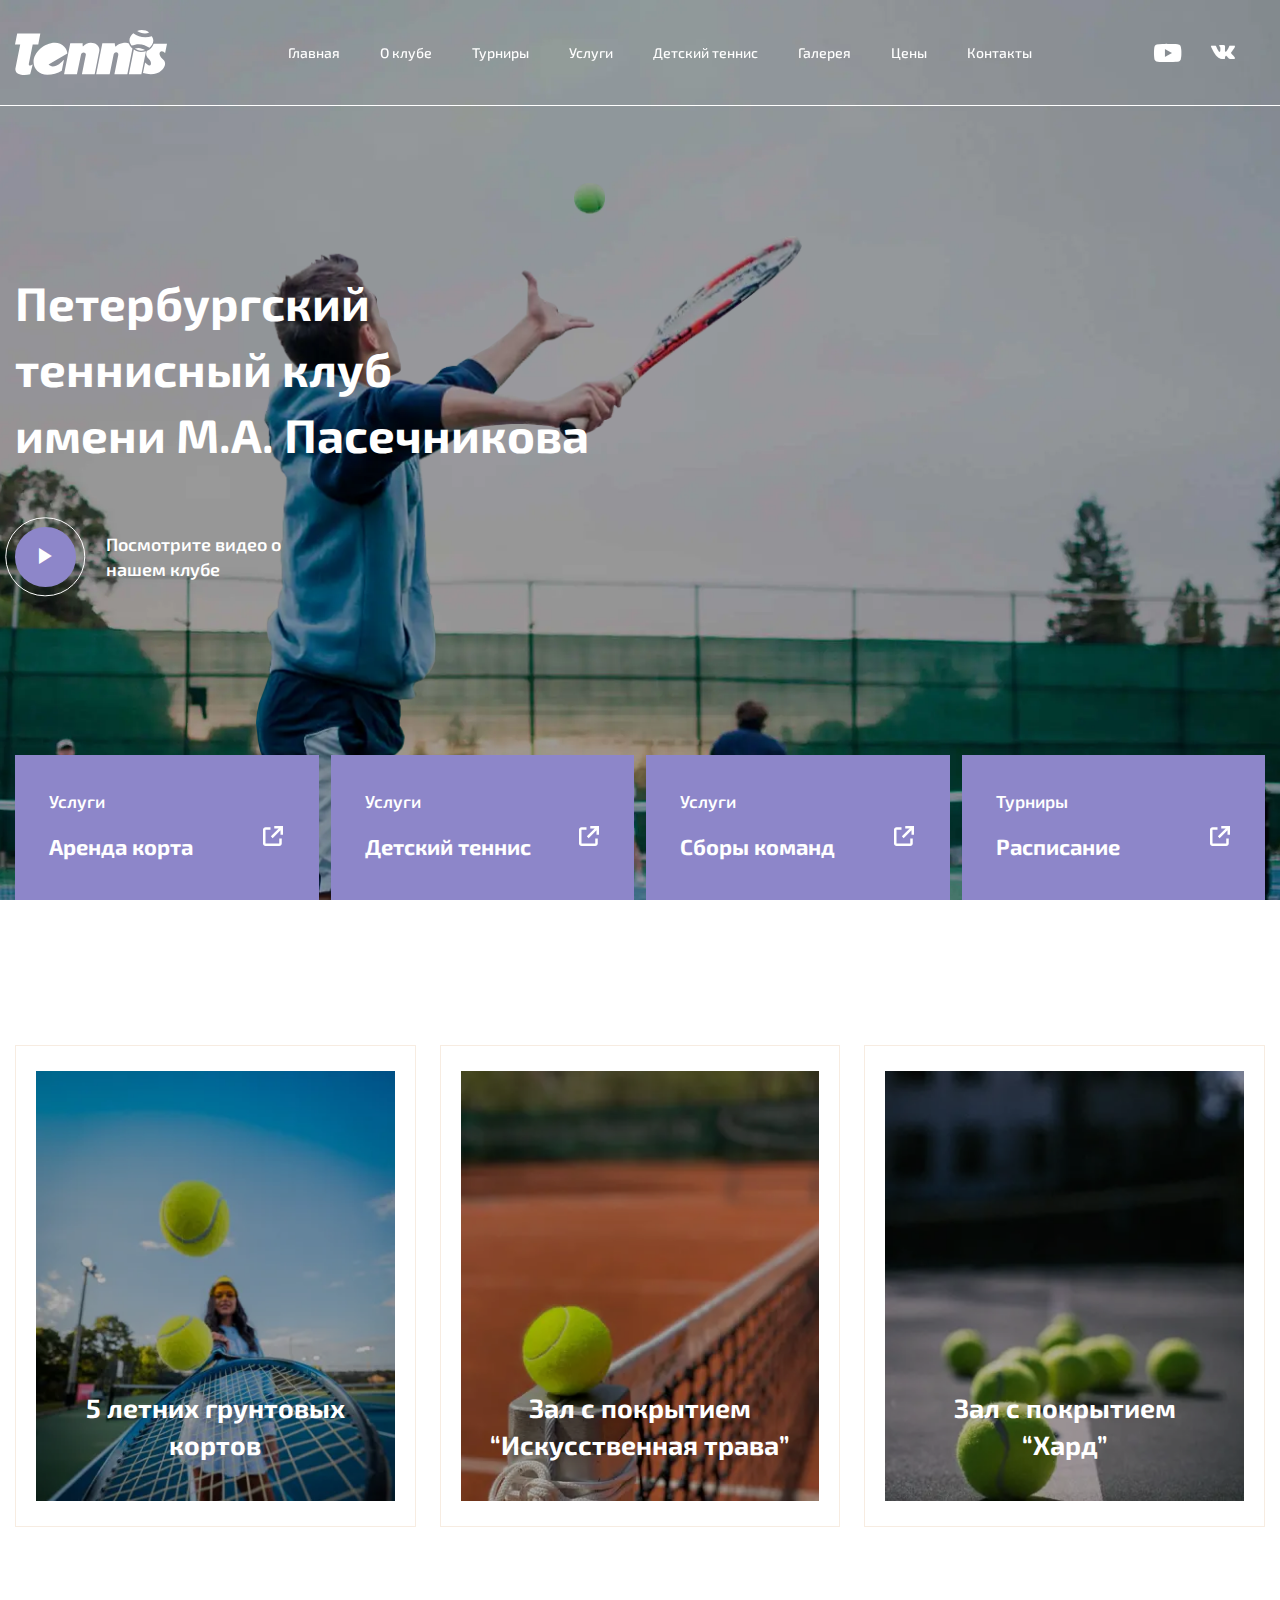
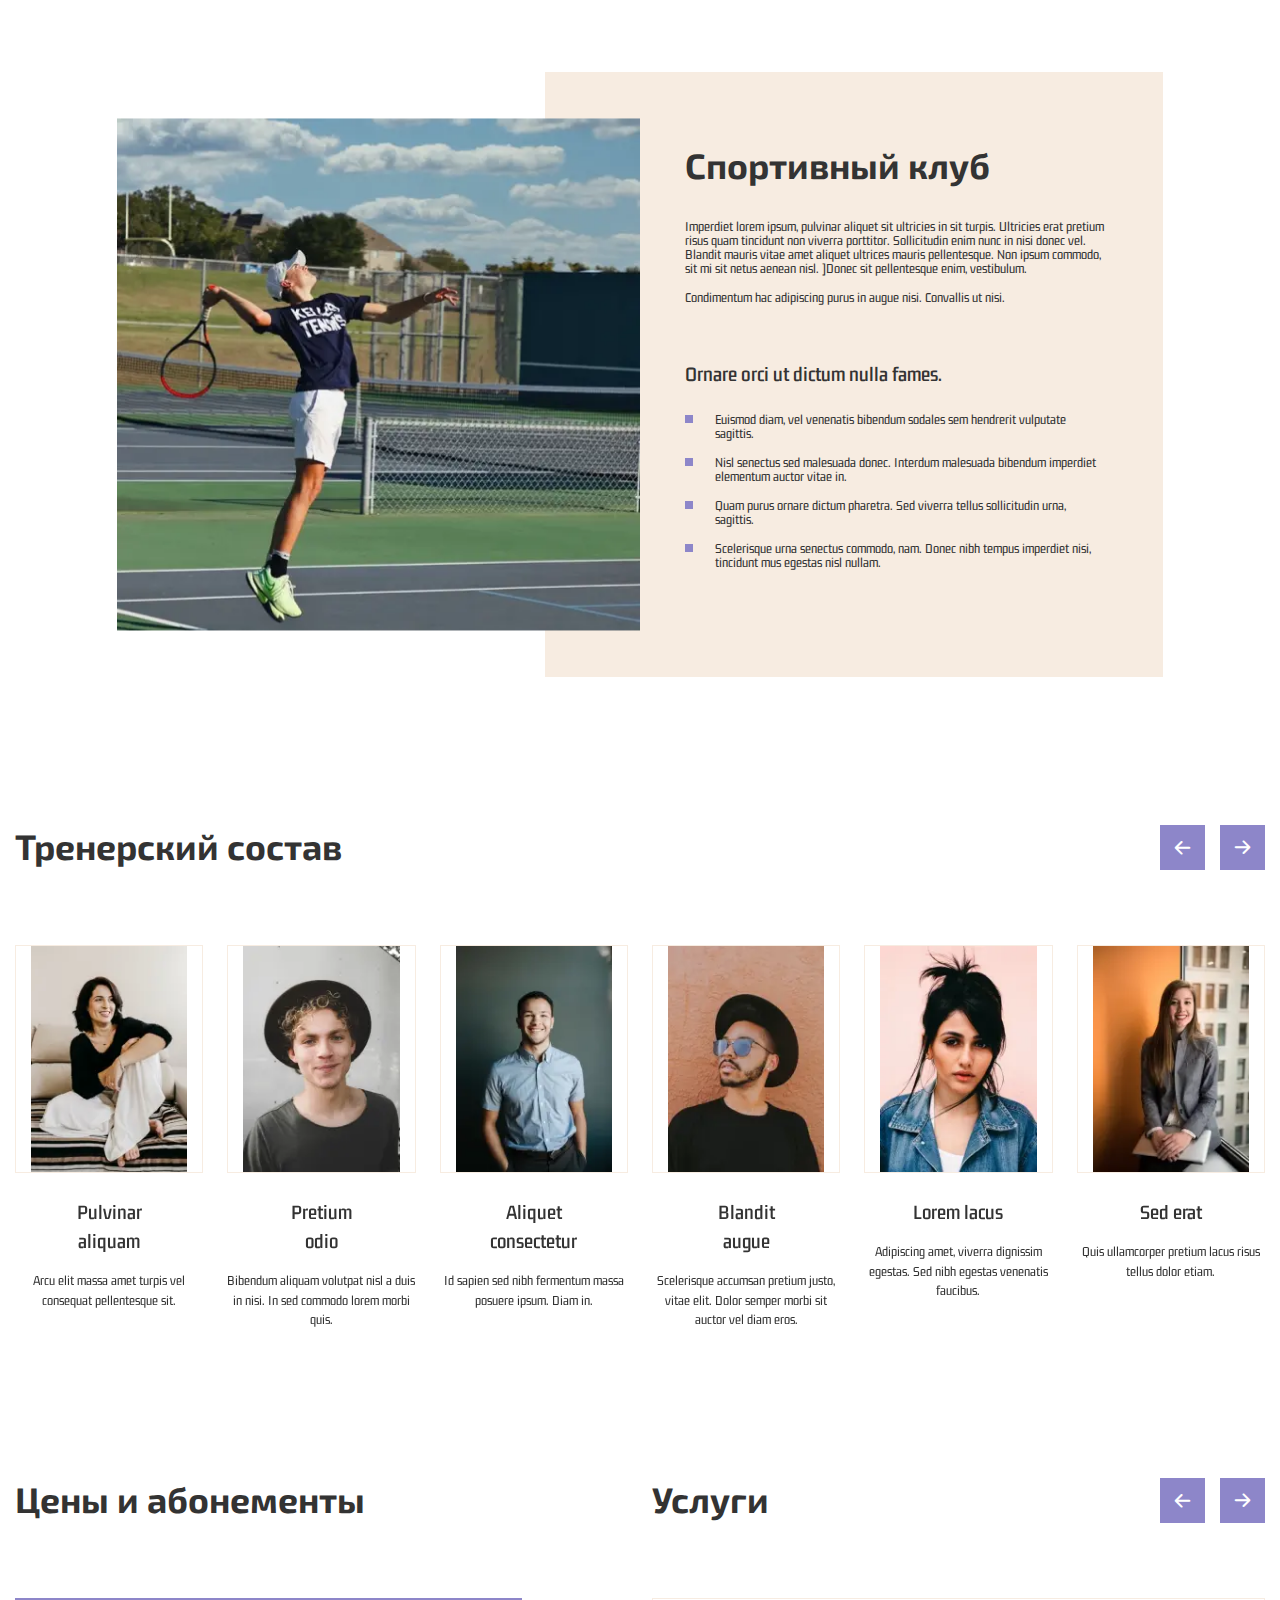
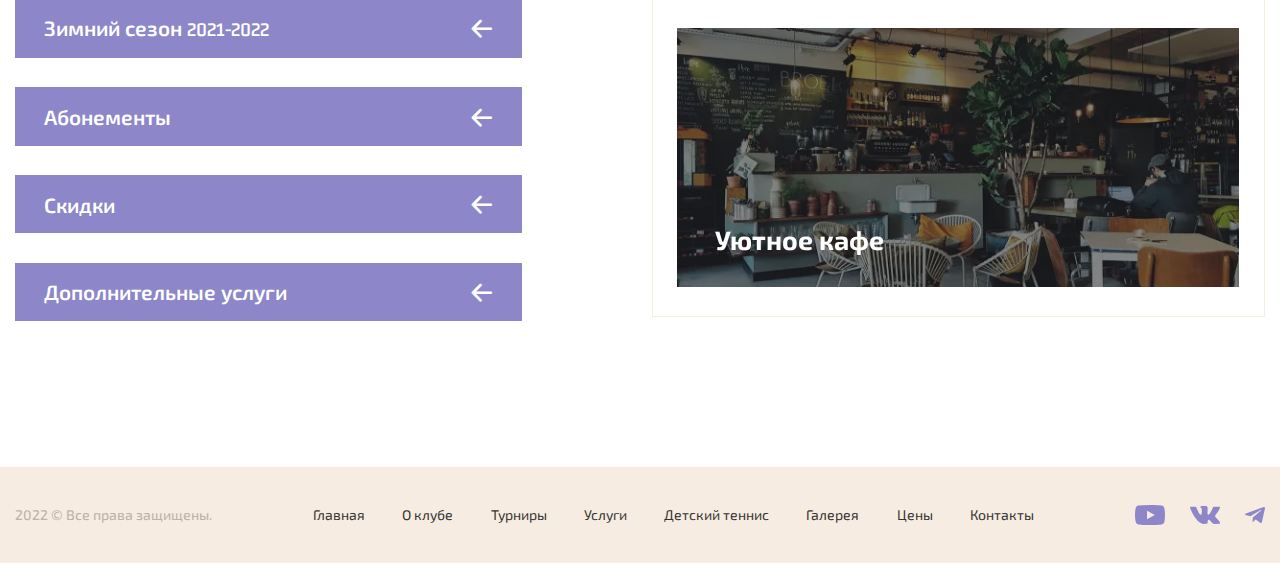
==== index.html @ e9c794ff "Update index.html" ====
<!DOCTYPE html>
<html lang="en">
  <head>
  <meta charset="UTF-8" />
  <meta http-equiv="X-UA-Compatible" content="IE=edge" />
  <meta name="viewport" content="width=device-width, initial-scale=1.0" />
  <link rel="stylesheet" href="css/style.min.css?_v=20230307213320" />
  <title>Tennis</title>
</head>

  <body>
    <div class="wrapper">
      <header class="header">
  <div class="header__container">
    <a href="" class="header__logo"><img src="img/Logo.svg" alt="logo"/></a>
    <div class="header__menu menu">
     <nav class="menu__body">
       <ul class="menu__list">
         <li class="menu__item"><a href="" class="menu__link">Главная</a></li>
         <li class="menu__item"><a href="" class="menu__link">О клубе</a></li>
         <li class="menu__item"><a href="" class="menu__link">Турниры</a></li>
         <li class="menu__item"><a href="" class="menu__link">Услуги</a></li>
         <li class="menu__item"><a href="" class="menu__link">Детский теннис</a></li>
         <li class="menu__item"><a href="" class="menu__link">Галерея</a></li>
         <li class="menu__item"><a href="" class="menu__link">Цены</a></li>
         <li class="menu__item"><a href="" class="menu__link">Контакты</a></li>
       </ul>
     </nav>
    </div>
    <div class="header__action">
      <ul class="header__list">
        <li class="header__item"><a href="" class="header__link _icon-youtube"></a></li>
        <li class="header__item"><a href="" class="header__link _icon-vk"></a></li>
        <li class="header__item">
          <div class="icon-menu">
            <span></span>
          </div>
        </li>
      </ul>
    </div>
  </div>
</header>

      <main class="page">
        <section class="page__main main">
          <div class="main__bg bg-main">
            <div class="bg-main__background ibg">
              <picture><source srcset="img/main/bg.webp" type="image/webp"><img src="img/main/bg.jpg" alt="bg"></picture>
            </div>
            <div class="bg-main__items">
              <div class="bg-main__man ">
                <picture><source srcset="img/main/man.webp" type="image/webp"><img src="img/main/man.png" alt="man"></picture>
              </div>
              <div class="bg-main__ball">
                <picture><source srcset="img/main/ball.webp" type="image/webp"><img src="img/main/ball.png" alt="ball"></picture>
              </div>
            </div>
          </div>
          <div class="main__container">
            <div class="main__body">
              <h1 class="main__title title">Петербургский теннисный клуб <br> имени М.А. Пасечникова</h1>
              <div class="main__button button-main">
                <div class="button-main__icon _icon-play"></div>
                <div class="button-main__text">Посмотрите видео о нашем клубе</div>
              </div>
            </div>
            <div class="main__bottom">
              <div class="main__cards">
                <a href="" class="main__card card-main">
                  <div class="card-main__content">
                    <div class="card-main__services">Услуги</div>
                    <div class="card-main__value">Аренда корта</div>
                  </div>
                  <div class="card-main__icon">
                    <img src="img/main/link.svg" alt="link">
                  </div>
                </a>
                <a href="" class="main__card card-main">
                  <div class="card-main__content">
                    <div class="card-main__services">Услуги</div>
                    <div class="card-main__value">Детский теннис</div>
                  </div>
                  <div class="card-main__icon">
                    <img src="img/main/link.svg" alt="link">
                  </div>
                </a>
                <a href="" class="main__card card-main">
                  <div class="card-main__content">
                    <div class="card-main__services">Услуги</div>
                    <div class="card-main__value">Сборы команд</div>
                  </div>
                  <div class="card-main__icon">
                    <img src="img/main/link.svg" alt="link">
                  </div>
                </a>
                <a href="" class="main__card card-main">
                  <div class="card-main__content">
                    <div class="card-main__services">Турниры</div>
                    <div class="card-main__value">Расписание</div>
                  </div>
                  <div class="card-main__icon">
                    <img src="img/main/link.svg" alt="link">
                  </div>
                </a>
              </div>
            </div>
          </div>
        </section>
        <section class="page__advantages advantages">
          <div class="advantages__container">
            <div class="advantages__items">
              <div class="advantages__item item-advantages">
                <div class="item-advantages__image ibg">
                  <picture><source srcset="img/advantages/01.webp" type="image/webp"><img src="img/advantages/01.jpg" alt="image"></picture>
                </div>
                <h3 class="item-advantages__title">5 летних грунтовых кортов</h3>
              </div>
              <div class="advantages__item item-advantages">
                <div class="item-advantages__image ibg">
                  <picture><source srcset="img/advantages/02.webp" type="image/webp"><img src="img/advantages/02.jpg" alt="image"></picture>
                </div>
                <h3 class="item-advantages__title">Зал с покрытием “Искусственная трава”</h3>
              </div>
              <div class="advantages__item item-advantages">
                <div class="item-advantages__image ibg">
                  <picture><source srcset="img/advantages/03.webp" type="image/webp"><img src="img/advantages/03.jpg" alt="image"></picture>
                </div>
                <h3 class="item-advantages__title">Зал с покрытием “Хард”</h3>
              </div>
            </div>
          </div>
        </section>
        <section class="page__sport-club sport-club">
          <div class="sport-club__container">
            <div class="sport-club__image">
              <picture><source srcset="img/sport-club/01.webp" type="image/webp"><img src="img/sport-club/01.jpg" alt="image"></picture>
            </div>
            <div class="sport-club__content">
              <h2 class="sport-club__title title_s36">Спортивный клуб</h2>
              <div class="sport-club__text">
                <p>
                  Imperdiet lorem ipsum, pulvinar aliquet sit ultricies in sit turpis. 
                  Ultricies erat pretium risus quam tincidunt non viverra porttitor. 
                  Sollicitudin enim nunc in nisi donec vel. Blandit mauris vitae amet 
                  aliquet ultrices mauris pellentesque. Non ipsum commodo, sit mi sit 
                  netus aenean nisl. ]Donec sit pellentesque enim, vestibulum. 
                </p>
                <p>
                  Condimentum hac adipiscing purus in augue nisi. Convallis ut nisi.
                </p>
              </div>
              <div class="sport-club__bottom bottom-sport-club">
                <div class="bottom-sport-club__titel">Ornare orci ut dictum nulla fames. </div>
                <ul class="bottom-sport-club__list">
                  <li class="bottom-sport-club__item">Euismod diam, vel venenatis bibendum sodales sem hendrerit vulputate sagittis.</li>
                  <li class="bottom-sport-club__item"><span>Nisl senectus sed malesuada donec. Interdum malesuada bibendum imperdiet elementum auctor vitae in.</span></li>
                  <li class="bottom-sport-club__item">Quam purus ornare dictum pharetra. Sed viverra tellus sollicitudin urna, sagittis. </li>
                  <li class="bottom-sport-club__item">Scelerisque urna senectus commodo, nam. Donec nibh tempus imperdiet nisi, tincidunt mus egestas nisl nullam.</li>
                </ul>
              </div>
            </div>
          </div>
        </section>
        <section class="page__coachess coaches">
          <div class="coaches__container">
            <div class="coaches__top">
              <h2 class="coaches__title title_s36">Тренерский состав</h2>
              <div class="coaches__button-block">
                <button class="coaches__button-prev _icon-arrow"></button>
                <button class="coaches__button-next _icon-arrow"></button>
              </div>
            </div>
            <div class="coaches__body">
              <div class="coaches__slider swiper">
                <div class="coaches__wrapper swiper-wrapper">
                  <div class="coaches__slide slide-coaches swiper-slide">
                    <div class="slide-coaches__image-block">
                      <div class="slide-coaches__image ibg">
                        <picture><source srcset="img/coaches/01.webp" type="image/webp"><img src="img/coaches/01.jpg" alt="image"></picture>
                      </div>
                    </div>
                    <div class="slide-coaches__title">Pulvinar aliquam</div>
                    <div class="slide-coaches__description">Arcu elit massa amet turpis vel consequat pellentesque sit.</div>
                  </div>
                  <div class="coaches__slide slide-coaches swiper-slide">
                    <div class="slide-coaches__image-block">
                      <div class="slide-coaches__image ibg">
                        <picture><source srcset="img/coaches/02.webp" type="image/webp"><img src="img/coaches/02.jpg" alt="image"></picture>
                      </div>
                    </div>
                    <div class="slide-coaches__title">Pretium odio</div>
                    <div class="slide-coaches__description">Bibendum aliquam volutpat nisl a duis in nisi. In sed commodo lorem morbi quis.</div>
                  </div>
                  <div class="coaches__slide slide-coaches swiper-slide">
                    <div class="slide-coaches__image-block">
                      <div class="slide-coaches__image ibg">
                        <picture><source srcset="img/coaches/03.webp" type="image/webp"><img src="img/coaches/03.jpg" alt="image"></picture>
                      </div>
                    </div>
                    <div class="slide-coaches__title">Aliquet consectetur</div>
                    <div class="slide-coaches__description">Id sapien sed nibh fermentum massa posuere ipsum. Diam in.</div>
                  </div>
                  <div class="coaches__slide slide-coaches swiper-slide">
                    <div class="slide-coaches__image-block">
                      <div class="slide-coaches__image ibg">
                        <picture><source srcset="img/coaches/04.webp" type="image/webp"><img src="img/coaches/04.jpg" alt="image"></picture>
                      </div>
                    </div>
                    <div class="slide-coaches__title">Blandit augue</div>
                    <div class="slide-coaches__description">Scelerisque accumsan pretium justo, vitae elit. Dolor semper morbi sit auctor vel diam eros.</div>
                  </div>
                  <div class="coaches__slide slide-coaches swiper-slide">
                    <div class="slide-coaches__image-block">
                      <div class="slide-coaches__image ibg">
                        <picture><source srcset="img/coaches/05.webp" type="image/webp"><img src="img/coaches/05.jpg" alt="image"></picture>
                      </div>
                    </div>
                    <div class="slide-coaches__title">Lorem lacus</div>
                    <div class="slide-coaches__description">Adipiscing amet, viverra dignissim egestas. Sed nibh egestas venenatis faucibus.</div>
                  </div>
                  <div class="coaches__slide slide-coaches swiper-slide">
                    <div class="slide-coaches__image-block">
                      <div class="slide-coaches__image ibg">
                        <picture><source srcset="img/coaches/06.webp" type="image/webp"><img src="img/coaches/06.jpg" alt="image"></picture>
                      </div>
                    </div>
                    <div class="slide-coaches__title">Sed erat</div>
                    <div class="slide-coaches__description">Quis ullamcorper pretium lacus risus tellus dolor etiam.</div>
                  </div>
                  <div class="coaches__slide slide-coaches swiper-slide">
                    <div class="slide-coaches__image-block">
                      <div class="slide-coaches__image ibg">
                        <picture><source srcset="img/coaches/01.webp" type="image/webp"><img src="img/coaches/01.jpg" alt="image"></picture>
                      </div>
                    </div>
                    <div class="slide-coaches__title">Pulvinar aliquam</div>
                    <div class="slide-coaches__description">Arcu elit massa amet turpis vel consequat pellentesque sit.</div>
                  </div>
                  <div class="coaches__slide slide-coaches swiper-slide">
                    <div class="slide-coaches__image-block">
                      <div class="slide-coaches__image ibg">
                        <picture><source srcset="img/coaches/02.webp" type="image/webp"><img src="img/coaches/02.jpg" alt="image"></picture>
                      </div>
                    </div>
                    <div class="slide-coaches__title">Pretium odio</div>
                    <div class="slide-coaches__description">Bibendum aliquam volutpat nisl a duis in nisi. In sed commodo lorem morbi quis.</div>
                  </div>
                  <div class="coaches__slide slide-coaches swiper-slide">
                    <div class="slide-coaches__image-block">
                      <div class="slide-coaches__image ibg">
                        <picture><source srcset="img/coaches/03.webp" type="image/webp"><img src="img/coaches/03.jpg" alt="image"></picture>
                      </div>
                    </div>
                    <div class="slide-coaches__title">Aliquet consectetur</div>
                    <div class="slide-coaches__description">Id sapien sed nibh fermentum massa posuere ipsum. Diam in.</div>
                  </div>
                  <div class="coaches__slide slide-coaches swiper-slide">
                    <div class="slide-coaches__image-block">
                      <div class="slide-coaches__image ibg">
                        <picture><source srcset="img/coaches/04.webp" type="image/webp"><img src="img/coaches/04.jpg" alt="image"></picture>
                      </div>
                    </div>
                    <div class="slide-coaches__title">Blandit augue</div>
                    <div class="slide-coaches__description">Scelerisque accumsan pretium justo, vitae elit. Dolor semper morbi sit auctor vel diam eros.</div>
                  </div>
                  <div class="coaches__slide slide-coaches swiper-slide">
                    <div class="slide-coaches__image-block">
                      <div class="slide-coaches__image ibg">
                        <picture><source srcset="img/coaches/05.webp" type="image/webp"><img src="img/coaches/05.jpg" alt="image"></picture>
                      </div>
                    </div>
                    <div class="slide-coaches__title">Lorem lacus</div>
                    <div class="slide-coaches__description">Adipiscing amet, viverra dignissim egestas. Sed nibh egestas venenatis faucibus.</div>
                  </div>
                  <div class="coaches__slide slide-coaches swiper-slide">
                    <div class="slide-coaches__image-block">
                      <div class="slide-coaches__image ibg">
                        <picture><source srcset="img/coaches/06.webp" type="image/webp"><img src="img/coaches/06.jpg" alt="image"></picture>
                      </div>
                    </div>
                    <div class="slide-coaches__title">Sed erat</div>
                    <div class="slide-coaches__description">Quis ullamcorper pretium lacus risus tellus dolor etiam.</div>
                  </div>
                </div>
              </div>
            </div>
          </div>
        </section>
        <section class="page__bottom bottom">
          <div class="bottom__container">
            <div class="bottom__prices-and-subscriptions prices-and-subscriptions">
              <h2 class="prices-and-subscriptions__title title_s36">Цены и абонементы</h2>
              <div class="prices-and-subscriptions__body">
                <ul class="prices-and-subscriptions__list">
                  <li class="prices-and-subscriptions__item"><a href="" class="prices-and-subscriptions__link"><div class="prices-and-subscriptions__value">Зимний сезон <span>2021-2022</spa></div><span class="_icon-arrow"></span></a></li>
                  <li class="prices-and-subscriptions__item"><a href="" class="prices-and-subscriptions__link"><div class="prices-and-subscriptions__value">Абонементы</div><span class="_icon-arrow"></span></a></li>
                  <li class="prices-and-subscriptions__item"><a href="" class="prices-and-subscriptions__link"><div class="prices-and-subscriptions__value">Скидки</div><span class="_icon-arrow"></span></a></li>
                  <li class="prices-and-subscriptions__item"><a href="" class="prices-and-subscriptions__link"><div class="prices-and-subscriptions__value">Дополнительные услуги</div><span class="_icon-arrow"></span></a></li>
                </ul>
              </div>
            </div>
            <div class="bottom__services services">
              <div class="services__top">
                <h2 class="services__title title_s36">Услуги</h2>
                <div class="services__button-block">
                  <button class="services__button-prev _icon-arrow"></button>
                  <button class="services__button-next _icon-arrow"></button>
                </div>
              </div>
              <div class="services__body">
                <div class="services__slider swiper">
                  <div class="services__wrapper swiper-wrapper">
                    <div class="services__slide slide-services swiper-slide">
                      <div class="slide-services__image ibg">
                        <picture><source srcset="img/services/slider1.webp" type="image/webp"><img src="img/services/slider1.jpg" alt="slide image"></picture>
                      </div>
                      <h3 class="slide-services__title">Уютное кафе</h3>
                    </div>
                    <div class="services__slide slide-services swiper-slide">
                      <div class="slide-services__image ibg">
                        <picture><source srcset="img/services/slider1.webp" type="image/webp"><img src="img/services/slider1.jpg" alt="slide image"></picture>
                      </div>
                      <h3 class="slide-services__title">Уютное кафе</h3>
                    </div>
                    <div class="services__slide slide-services swiper-slide">
                      <div class="slide-services__image ibg">
                        <picture><source srcset="img/services/slider1.webp" type="image/webp"><img src="img/services/slider1.jpg" alt="slide image"></picture>
                      </div>
                      <h3 class="slide-services__title">Уютное кафе</h3>
                    </div>
                  </div>
                </div>
              </div>
            </div>
          </div>
        </section>
      </main>
      <footer class="footer">
  <div class="footer__container">
    <div class="footer__copy">2022 © Все права защищены.</div>
    <div class="footer__menu menu-footer">
     <nav class="menu-footer__body">
       <ul class="menu-footer__list">
         <li class="menu-footer__item"><a href="" class="menu-footer__link">Главная</a></li>
         <li class="menu-footer__item"><a href="" class="menu-footer__link">О клубе</a></li>
         <li class="menu-footer__item"><a href="" class="menu-footer__link">Турниры</a></li>
         <li class="menu-footer__item"><a href="" class="menu-footer__link">Услуги</a></li>
         <li class="menu-footer__item"><a href="" class="menu-footer__link">Детский теннис</a></li>
         <li class="menu-footer__item"><a href="" class="menu-footer__link">Галерея</a></li>
         <li class="menu-footer__item"><a href="" class="menu-footer__link">Цены</a></li>
         <li class="menu-footer__item"><a href="" class="menu-footer__link">Контакты</a></li>
       </ul>
     </nav>
    </div>
     <div class="footer__action">
      <ul class="footer__list">
        <li class="footer__item"><a href="" class="footer__link"><img src="img/footer/youtube.svg" alt="youtube"></a></li>
        <li class="footer__item"><a href="" class="footer__link"><img src="img/footer/vk.svg" alt="vk"></a></li>
        <li class="footer__item"><a href="" class="footer__link"><img src="img/footer/tg.svg" alt="tg"></a></li>
      </ul>
    </div>
  </div>
</footer>

    </div>
    
    <script src="js/app.min.js?_v=20230307213320"></script>
  </body>
</html>
---- css/style.min.css ----
@import url(https://fonts.googleapis.com/css?family=Gemunu+Libre:regular,500,600,700&display=swap);@import url(https://fonts.googleapis.com/css?family=Exo+2:regular,500,600,700&display=swap);@font-face{font-family:icons;font-display:swap;src:url(../fonts/icons.woff2) format("woff2"),url(../fonts/iconswoff) format("woff");font-weight:400;font-style:normal}[class*=_icon-]:before{font-family:icons;font-style:normal;font-weight:400;font-variant:normal;text-transform:none;line-height:1;-webkit-font-smoothing:antialiased;-moz-osx-font-smoothing:grayscale}[class*=_icon-]:before{display:block}._icon-arrow:before{content:"\e900"}._icon-play:before{content:"\e901"}._icon-vk:before{content:"\e902"}._icon-youtube:before{content:"\e903"}*{padding:0;margin:0;border:0}*,:after,:before{-webkit-box-sizing:border-box;box-sizing:border-box}:active,:focus{outline:0}::-ms-reveal{display:none}a:active,a:focus{outline:0}aside,footer,header,nav{display:block}body,html{height:100%;width:100%;font-size:100%;line-height:1;-ms-text-size-adjust:100%;-moz-text-size-adjust:100%;-webkit-text-size-adjust:100%}button,input,textarea{font-family:inherit}input::-ms-clear{display:none}button{cursor:pointer}button::-moz-focus-inner{padding:0;border:0}a,a:visited{text-decoration:none}a:hover{text-decoration:none}ul li{list-style:none}img{vertical-align:top}h1,h2,h3,h4,h5,h6{font-size:inherit;font-weight:400}.ibg{position:relative}.ibg img{width:100%;height:100%;position:absolute;top:0;left:0;-o-object-fit:cover;object-fit:cover}.wrapper{display:-webkit-box;display:-ms-flexbox;display:flex;-webkit-box-orient:vertical;-webkit-box-direction:normal;-ms-flex-direction:column;flex-direction:column;min-height:100%}.page{-webkit-box-flex:1;-ms-flex:1 1 auto;flex:1 1 auto}body{font-family:"Gemunu Libre";font-size:.875rem;color:#fff}body._lock{overflow:hidden}[class*=__container]{max-width:82.875rem;margin:0 auto;padding:0 .9375rem}.swiper-wrapper{position:relative;display:-webkit-box;display:-ms-flexbox;display:flex}.swiper{overflow:hidden}.swiper-slide{-ms-flex-negative:0;flex-shrink:0}.swiper-button-next.swiper-button-disabled,.swiper-button-prev.swiper-button-disabled{opacity:.35;cursor:auto;pointer-events:none}.swiper-pagination{display:-webkit-box;display:-ms-flexbox;display:flex;-webkit-box-pack:center;-ms-flex-pack:center;justify-content:center;-webkit-box-align:center;-ms-flex-align:center;align-items:center;-webkit-column-gap:6px;-moz-column-gap:6px;column-gap:6px;row-gap:6px}.swiper-pagination-bullet{width:.5rem;height:.5rem;border-radius:50pc;background-color:#efefef;cursor:pointer;-webkit-transition:.3s ease 0s;-o-transition:.3s ease 0s;transition:.3s ease 0s}.swiper-pagination-vertical{position:absolute;top:50%;-webkit-transform:translate(0,-50%);-ms-transform:translate(0,-50%);transform:translate(0,-50%);right:10px;-webkit-box-orient:vertical;-webkit-box-direction:normal;-ms-flex-direction:column;flex-direction:column;-webkit-box-pack:center;-ms-flex-pack:center;justify-content:center;-webkit-box-align:start;-ms-flex-align:start;align-items:flex-start}.swiper-pagination-vertical>.swiper-pagination-bullet-active{background-color:#0073ff;width:8px;height:16px}.swiper-horizontal>.swiper-pagination-progressbar.swiper-pagination-progressbar-opposite,.swiper-pagination-progressbar.swiper-pagination-horizontal.swiper-pagination-progressbar-opposite,.swiper-pagination-progressbar.swiper-pagination-vertical,.swiper-vertical>.swiper-pagination-progressbar{width:4px;height:100%}.swiper-pagination-progressbar .swiper-pagination-progressbar-fill{background-color:#df5454;position:absolute;left:0;top:0;width:100%;height:100%;-webkit-transform:scale(0);-ms-transform:scale(0);transform:scale(0);-webkit-transform-origin:left top;-ms-transform-origin:left top;transform-origin:left top}.swiper-pagination-progressbar{background:#ff9a9a;position:absolute;left:0;top:0;width:100%;height:4px}.swiper-vertical>.swiper-button-block{display:none}.swiper-vertical>.swiper-wrapper{-webkit-box-orient:vertical;-webkit-box-direction:normal;-ms-flex-direction:column;flex-direction:column;-webkit-box-align:center;-ms-flex-align:center;align-items:center;height:100vh}.swiper-vertical>.swiper-wrapper>.swiper-slide{width:100vw}.title{font-size:3rem;font-weight:700;font-family:"Exo 2";line-height:1.4}.title_s36{font-size:2.25rem;font-weight:700;font-family:"Exo 2";line-height:1.4;color:#333}.header{position:fixed;top:0;left:0;width:100%;border-bottom:1px solid #fff;-webkit-transition:.3s ease 0s;-o-transition:.3s ease 0s;transition:.3s ease 0s;z-index:50}.header._scroll{background-color:rgba(133,133,133,.8)}.header__container{display:-webkit-box;display:-ms-flexbox;display:flex;-webkit-box-align:center;-ms-flex-align:center;align-items:center;-webkit-box-pack:justify;-ms-flex-pack:justify;justify-content:space-between;min-height:6.625rem;-webkit-transition:.3s ease 0s;-o-transition:.3s ease 0s;transition:.3s ease 0s}.header__container._scroll{min-height:5rem}.header__logo{position:relative;z-index:5}.header__logo img{max-width:100%}.header__action{position:relative;z-index:5}.header__list{display:-webkit-box;display:-ms-flexbox;display:flex;-webkit-box-align:center;-ms-flex-align:center;align-items:center;-webkit-column-gap:1.875rem;-moz-column-gap:1.875rem;column-gap:1.875rem}.header__link{position:relative;color:#fff;-webkit-transition:.3s ease 0s;-o-transition:.3s ease 0s;transition:.3s ease 0s}.header__link::before{-webkit-transition:.3s ease 0s;-o-transition:.3s ease 0s;transition:.3s ease 0s}.header__link._icon-youtube{font-size:1.1875rem}.menu__body{padding:0 .3125rem}.menu__list{display:-webkit-box;display:-ms-flexbox;display:flex;-ms-flex-wrap:wrap;flex-wrap:wrap;-webkit-box-align:center;-ms-flex-align:center;align-items:center;-webkit-column-gap:2.5rem;-moz-column-gap:2.5rem;column-gap:2.5rem;row-gap:.9375rem}.menu__link{font-family:"Exo 2";font-weight:500;line-height:1.4;color:#fff;-webkit-transition:.3s ease 0s;-o-transition:.3s ease 0s;transition:.3s ease 0s}.icon-menu{display:none}.main{position:relative;min-height:100vh;overflow:hidden}.main__container{position:relative;z-index:2;padding-top:30vh;display:-webkit-box;display:-ms-flexbox;display:flex;-webkit-box-orient:vertical;-webkit-box-direction:normal;-ms-flex-direction:column;flex-direction:column;height:100vh;min-height:50.625rem;row-gap:1.875rem}.main__body{max-width:580px;-webkit-box-flex:1;-ms-flex:1 1 auto;flex:1 1 auto}.main__title:not(:last-child){margin-bottom:3.75rem}.main__button{cursor:pointer;display:-webkit-inline-box;display:-ms-inline-flexbox;display:inline-flex;-webkit-box-align:center;-ms-flex-align:center;align-items:center;-webkit-column-gap:1.875rem;-moz-column-gap:1.875rem;column-gap:1.875rem}.main__cards{display:-ms-grid;display:grid;grid-template-columns:repeat(auto-fill,minmax(18.125rem,1fr));-webkit-box-align:end;-ms-flex-align:end;align-items:end;gap:.75rem}.bg-main{position:absolute;top:0;left:0;width:100%;height:100%}.bg-main__background{position:absolute;left:0;width:100%;height:100vh;min-height:50.625rem}.bg-main__background img{-o-object-position:bottom;object-position:bottom}.bg-main__items{position:absolute;width:34.6875rem;height:45.625rem;bottom:0;left:20%}.bg-main__man{position:absolute;bottom:0;z-index:1}.bg-main__man img{max-width:100%}.bg-main__ball{position:absolute;top:0;right:36%;z-index:1}.bg-main__ball img{max-width:100%}.button-main__icon{position:relative;font-size:1rem;background-color:#8d86c9;padding:1.375rem 1.5rem;border-radius:50%;-webkit-transition:.3s ease 0s;-o-transition:.3s ease 0s;transition:.3s ease 0s}.button-main__icon::after{content:"";position:absolute;top:50%;left:50%;width:5rem;height:5rem;border-radius:50%;-webkit-transform:translate(-50%,-50%);-ms-transform:translate(-50%,-50%);transform:translate(-50%,-50%);border:1px solid #fff;-webkit-transition:.3s ease 0s;-o-transition:.3s ease 0s;transition:.3s ease 0s}.button-main__text{font-family:"Exo 2";font-size:1.125rem;font-weight:600;line-height:1.4;max-width:11.6875rem;-webkit-transition:.3s ease 0s;-o-transition:.3s ease 0s;transition:.3s ease 0s}.card-main{display:-webkit-box;display:-ms-flexbox;display:flex;-webkit-column-gap:1.25rem;-moz-column-gap:1.25rem;column-gap:1.25rem;-webkit-box-pack:justify;-ms-flex-pack:justify;justify-content:space-between;-webkit-box-align:end;-ms-flex-align:end;align-items:flex-end;font-family:"Exo 2";padding:2.1875rem 2.1875rem 2.5rem 2.1875rem;background-color:#8d86c9;-webkit-transition:.4s ease 0s;-o-transition:.4s ease 0s;transition:.4s ease 0s}.card-main__services{font-size:1.125rem;font-weight:600;line-height:1.4;color:#fff}.card-main__services:not(:last-child){margin-bottom:1.0625rem}.card-main__value{font-size:1.5rem;font-weight:700;line-height:1.4;color:#fff}.card-main__icon{margin-bottom:.9375rem}.advantages{padding-top:9.375rem}.advantages__items{display:-ms-grid;display:grid;gap:1.5rem;grid-template-columns:repeat(auto-fit,minmax(17.5rem,1fr))}.advantages__item{position:relative;padding:1.5625rem 1.25rem;border:1px solid #f7ece1}.item-advantages__image{position:relative;padding-bottom:119.6808510638%;overflow:hidden}.item-advantages__image img{-webkit-transition:.5s ease 0s;-o-transition:.5s ease 0s;transition:.5s ease 0s}.item-advantages__image::before{content:"";position:absolute;top:0;left:0;background-color:rgba(0,0,0,.3);width:100%;height:100%;z-index:1;-webkit-transition:.5s ease 0s;-o-transition:.5s ease 0s;transition:.5s ease 0s}.item-advantages__title{position:absolute;bottom:13%;left:50%;-webkit-transform:translate(-50%,0);-ms-transform:translate(-50%,0);transform:translate(-50%,0);font-family:"Exo 2";font-size:1.6875rem;font-weight:700;line-height:1.4;text-align:center;width:76%;z-index:2}.sport-club{padding-top:9.375rem;color:#333}.sport-club__container{position:relative;max-width:67.25rem;display:-webkit-box;display:-ms-flexbox;display:flex;-webkit-box-align:center;-ms-flex-align:center;align-items:center;-webkit-box-pack:end;-ms-flex-pack:end;justify-content:end}.sport-club__image{position:absolute;top:50%;left:0;-webkit-transform:translate(0,-50%);-ms-transform:translate(0,-50%);transform:translate(0,-50%);z-index:1;width:50%;padding-left:.9375rem}.sport-club__image img{max-width:100%}.sport-club__content{background-color:#f7ece1;max-width:59.1078066914%;padding:4.375rem 3.75rem 6.875rem 9.0625rem}.sport-club__title:not(:last-child){margin-bottom:1.875rem}.sport-club__text:not(:last-child){margin-bottom:3.4375rem}.sport-club__text p:not(:last-child){margin-bottom:.9375rem}.bottom-sport-club__titel{font-weight:600;font-size:1.3125rem;line-height:1.4;margin-bottom:1.5625rem}.bottom-sport-club__item{display:-webkit-box;display:-ms-flexbox;display:flex;-webkit-box-align:center;-ms-flex-align:center;align-items:center;-webkit-column-gap:1.375rem;-moz-column-gap:1.375rem;column-gap:1.375rem}.bottom-sport-club__item:not(:last-child){margin-bottom:.9375rem}.bottom-sport-club__item::before{content:"";margin-top:.125rem;-ms-flex-item-align:start;align-self:flex-start;-webkit-box-flex:0;-ms-flex:0 0 .5rem;flex:0 0 .5rem;height:.5rem;background-color:#8d86c9}.coaches{padding-top:9.375rem;color:#333}.coaches__top{display:-webkit-box;display:-ms-flexbox;display:flex;-webkit-box-align:center;-ms-flex-align:center;align-items:center;-ms-flex-wrap:wrap;flex-wrap:wrap;-webkit-box-pack:justify;-ms-flex-pack:justify;justify-content:space-between;gap:1.25rem;margin-bottom:4.6875rem}.coaches__button-block{display:-webkit-box;display:-ms-flexbox;display:flex;-webkit-box-align:center;-ms-flex-align:center;align-items:center;gap:.9375rem}.coaches__button-prev::before{-webkit-transform:rotate(180deg);-ms-transform:rotate(180deg);transform:rotate(180deg)}.coaches__button-next,.coaches__button-prev{background-color:#8d86c9;color:#fff;font-size:.9375rem;width:2.8125rem;height:2.8125rem;-webkit-transition:.3s ease 0s;-o-transition:.3s ease 0s;transition:.3s ease 0s}.slide-coaches{display:-webkit-box;display:-ms-flexbox;display:flex;-webkit-box-orient:vertical;-webkit-box-direction:normal;-ms-flex-direction:column;flex-direction:column;-webkit-box-align:center;-ms-flex-align:center;align-items:center;text-align:center}.slide-coaches__image-block{width:100%;border:1px solid #f7ece1;padding:0 .9375rem}.slide-coaches__image-block:not(:last-child){margin-bottom:1.5625rem}.slide-coaches__image{padding-bottom:144.578313253%}.slide-coaches__title{font-size:1.3125rem;font-weight:600;line-height:1.4;max-width:5.625rem}.slide-coaches__title:not(:last-child){margin-bottom:.9375rem}.slide-coaches__description{line-height:1.4}.bottom{padding:9.375rem 0}.bottom__container{display:-webkit-box;display:-ms-flexbox;display:flex;-webkit-box-pack:justify;-ms-flex-pack:justify;justify-content:space-between;-webkit-column-gap:1.25rem;-moz-column-gap:1.25rem;column-gap:1.25rem}.bottom__prices-and-subscriptions{width:40.5864197531%}.bottom__services{width:49.0740740741%}.prices-and-subscriptions__title{margin-bottom:4.6875rem}.prices-and-subscriptions__item:not(:last-child){margin-bottom:1.875rem}.prices-and-subscriptions__link{display:-webkit-box;display:-ms-flexbox;display:flex;-webkit-box-align:center;-ms-flex-align:center;align-items:center;-webkit-box-pack:justify;-ms-flex-pack:justify;justify-content:space-between;width:100%;color:#fff;background-color:#8d86c9;padding:.9375rem 1.875rem;-webkit-transition:.3s ease 0s;-o-transition:.3s ease 0s;transition:.3s ease 0s}.prices-and-subscriptions__link span{font-size:1.25rem}.prices-and-subscriptions__link span::before{-webkit-transform:rotate(180deg);-ms-transform:rotate(180deg);transform:rotate(180deg);-webkit-transition:.3s ease 0s;-o-transition:.3s ease 0s;transition:.3s ease 0s}.prices-and-subscriptions__value{font-family:"Exo 2";font-weight:600;font-size:1.3125rem;line-height:1.4}.prices-and-subscriptions__value span{font-family:"Gemunu Libre"}.services__top{display:-webkit-box;display:-ms-flexbox;display:flex;-ms-flex-wrap:wrap;flex-wrap:wrap;-webkit-box-align:center;-ms-flex-align:center;align-items:center;-webkit-box-pack:justify;-ms-flex-pack:justify;justify-content:space-between;-webkit-column-gap:.9375rem;-moz-column-gap:.9375rem;column-gap:.9375rem;margin-bottom:4.6875rem}.services__button-block{display:-webkit-box;display:-ms-flexbox;display:flex;-webkit-box-align:center;-ms-flex-align:center;align-items:center;-webkit-column-gap:.9375rem;-moz-column-gap:.9375rem;column-gap:.9375rem}.services__button-prev::before{-webkit-transform:rotate(180deg);-ms-transform:rotate(180deg);transform:rotate(180deg)}.services__button-next,.services__button-prev{background-color:#8d86c9;color:#fff;font-size:.9375rem;width:2.8125rem;height:2.8125rem;-webkit-transition:.3s ease 0s;-o-transition:.3s ease 0s;transition:.3s ease 0s}.slide-services{position:relative;padding:1.875rem 1.5625rem;border:1px solid #f7ece1}.slide-services__image{position:relative;padding-bottom:46.0750853242%;overflow:hidden}.slide-services__image img{-webkit-transition:.5s ease 0s;-o-transition:.5s ease 0s;transition:.5s ease 0s}.slide-services__image::before{content:"";position:absolute;top:0;left:0;width:100%;height:100%;background-color:rgba(0,0,0,.4);z-index:1;-webkit-transition:.5s ease 0s;-o-transition:.5s ease 0s;transition:.5s ease 0s}.slide-services__title{position:absolute;bottom:18.1818181818%;left:10.2201257862%;z-index:2;font-family:"Exo 2";font-weight:700;font-size:1.6875rem;line-height:1.4}.footer{font-family:"Exo 2";background-color:#f7ece1}.footer__container{display:-webkit-box;display:-ms-flexbox;display:flex;-webkit-box-align:center;-ms-flex-align:center;align-items:center;-webkit-box-pack:justify;-ms-flex-pack:justify;justify-content:space-between;min-height:6rem}.footer__copy{font-weight:500;font-size:.875rem;line-height:1.4;color:#333;opacity:.3}.footer__list{display:-webkit-box;display:-ms-flexbox;display:flex;-webkit-box-align:center;-ms-flex-align:center;align-items:center;-webkit-column-gap:1.5625rem;-moz-column-gap:1.5625rem;column-gap:1.5625rem}.footer__link img{-webkit-transition:.3s ease 0s;-o-transition:.3s ease 0s;transition:.3s ease 0s}.menu-footer__body{padding:0 .3125rem}.menu-footer__list{display:-webkit-box;display:-ms-flexbox;display:flex;-ms-flex-wrap:wrap;flex-wrap:wrap;-webkit-box-align:center;-ms-flex-align:center;align-items:center;-webkit-column-gap:2.5rem;-moz-column-gap:2.5rem;column-gap:2.5rem;row-gap:.625rem}.menu-footer__link{color:#333}@media (max-width:75em){.card-main__services{font-size:1rem}.card-main__value{font-size:1.125rem}}@media (max-width:45em){.main__container{padding-top:20vh}}@media (max-width:20em){.header__container{min-height:5rem}.header__logo{width:8.125rem}.header__list{-webkit-column-gap:1.25rem;-moz-column-gap:1.25rem;column-gap:1.25rem}.main__title:not(:last-child){margin-bottom:1.875rem}.bg-main__items{width:21.875rem}.bg-main__items{height:28.125rem}.bg-main__ball{width:1.375rem}.button-main__icon{font-size:.875rem}.button-main__icon{padding-top:1.125rem}.button-main__icon{padding-right:1.25rem}.button-main__icon{padding-bottom:1.125rem}.button-main__icon{padding-left:1.25rem}.button-main__icon::after{width:4.25rem}.button-main__icon::after{height:4.25rem}.button-main__text{font-size:1rem}.card-main{padding-top:1.0625rem}.card-main{padding-right:1.0625rem}.card-main{padding-bottom:1.0625rem}.card-main{padding-left:1.0625rem}.advantages{padding-top:3.125rem}.item-advantages__title{font-size:1.125rem}.sport-club{padding-top:3.125rem}.sport-club__content{padding-top:2.5rem}.sport-club__content{padding-right:2.5rem}.sport-club__content{padding-bottom:2.5rem}.sport-club__content{padding-left:2.5rem}.sport-club__title:not(:last-child){margin-bottom:1.25rem}.sport-club__text:not(:last-child){margin-bottom:1.875rem}.coaches{padding-top:3.125rem}.coaches__top{margin-bottom:1.875rem}.slide-coaches__title{font-size:1.125rem}.bottom{padding-top:3.125rem}.bottom{padding-bottom:3.125rem}.prices-and-subscriptions__title{margin-bottom:1.875rem}.prices-and-subscriptions__item:not(:last-child){margin-bottom:.9375rem}.prices-and-subscriptions__link{padding-top:.5rem}.prices-and-subscriptions__link{padding-bottom:.5rem}.prices-and-subscriptions__link{padding-right:.9375rem}.prices-and-subscriptions__link{padding-left:.9375rem}.prices-and-subscriptions__link span{font-size:1rem}.prices-and-subscriptions__value{font-size:1rem}.services__top{margin-bottom:1.875rem}.slide-services{padding-top:.9375rem}.slide-services{padding-bottom:.9375rem}.slide-services{padding-right:.9375rem}.slide-services{padding-left:.9375rem}}@media (max-width:82.875em){.title{font-size:calc(2.125rem + 14 * (100vw - 26.25rem)/ 906)}.title_s36{font-size:calc(1.5rem + 12 * (100vw - 26.25rem)/ 906)}.header__container{min-height:calc(5rem + 26 * (100vw - 20rem)/ 1006)}.header__logo{width:calc(8.125rem + 23 * (100vw - 20rem)/ 1006)}.header__list{-webkit-column-gap:calc(1.25rem + 10 * (100vw - 20rem)/ 1006);-moz-column-gap:calc(1.25rem + 10 * (100vw - 20rem)/ 1006);column-gap:calc(1.25rem + 10 * (100vw - 20rem)/ 1006)}.main__title:not(:last-child){margin-bottom:calc(1.875rem + 30 * (100vw - 20rem)/ 1006)}.bg-main__items{width:calc(21.875rem + 205 * (100vw - 20rem)/ 1006)}.bg-main__items{height:calc(28.125rem + 280 * (100vw - 20rem)/ 1006)}.bg-main__ball{width:calc(1.375rem + 10 * (100vw - 20rem)/ 1006)}.button-main__icon{font-size:calc(.875rem + 2 * (100vw - 20rem)/ 1006)}.button-main__icon{padding-top:calc(1.125rem + 4 * (100vw - 20rem)/ 1006)}.button-main__icon{padding-right:calc(1.25rem + 4 * (100vw - 20rem)/ 1006)}.button-main__icon{padding-bottom:calc(1.125rem + 4 * (100vw - 20rem)/ 1006)}.button-main__icon{padding-left:calc(1.25rem + 4 * (100vw - 20rem)/ 1006)}.button-main__icon::after{width:calc(4.25rem + 12 * (100vw - 20rem)/ 1006)}.button-main__icon::after{height:calc(4.25rem + 12 * (100vw - 20rem)/ 1006)}.button-main__text{font-size:calc(1rem + 2 * (100vw - 20rem)/ 1006)}.card-main{padding-top:calc(1.0625rem + 18 * (100vw - 20rem)/ 1006)}.card-main{padding-right:calc(1.0625rem + 18 * (100vw - 20rem)/ 1006)}.card-main{padding-bottom:calc(1.0625rem + 23 * (100vw - 20rem)/ 1006)}.card-main{padding-left:calc(1.0625rem + 18 * (100vw - 20rem)/ 1006)}.card-main__services{font-size:calc(1rem + 2 * (100vw - 75rem)/ 126)}.card-main__value{font-size:calc(1.125rem + 6 * (100vw - 75rem)/ 126)}.advantages{padding-top:calc(3.125rem + 100 * (100vw - 20rem)/ 1006)}.item-advantages__title{font-size:calc(1.125rem + 9 * (100vw - 20rem)/ 1006)}.sport-club{padding-top:calc(3.125rem + 100 * (100vw - 20rem)/ 1006)}.sport-club__content{padding-top:calc(2.5rem + 30 * (100vw - 20rem)/ 1006)}.sport-club__content{padding-right:calc(2.5rem + 20 * (100vw - 20rem)/ 1006)}.sport-club__content{padding-bottom:calc(2.5rem + 70 * (100vw - 20rem)/ 1006)}.sport-club__content{padding-left:calc(2.5rem + 105 * (100vw - 20rem)/ 1006)}.sport-club__title:not(:last-child){margin-bottom:calc(1.25rem + 10 * (100vw - 20rem)/ 1006)}.sport-club__text:not(:last-child){margin-bottom:calc(1.875rem + 25 * (100vw - 20rem)/ 1006)}.coaches{padding-top:calc(3.125rem + 100 * (100vw - 20rem)/ 1006)}.coaches__top{margin-bottom:calc(1.875rem + 45 * (100vw - 20rem)/ 1006)}.slide-coaches__title{font-size:calc(1.125rem + 3 * (100vw - 20rem)/ 1006)}.bottom{padding-top:calc(3.125rem + 100 * (100vw - 20rem)/ 1006)}.bottom{padding-bottom:calc(3.125rem + 100 * (100vw - 20rem)/ 1006)}.prices-and-subscriptions__title{margin-bottom:calc(1.875rem + 45 * (100vw - 20rem)/ 1006)}.prices-and-subscriptions__item:not(:last-child){margin-bottom:calc(.9375rem + 15 * (100vw - 20rem)/ 1006)}.prices-and-subscriptions__link{padding-top:calc(.5rem + 7 * (100vw - 20rem)/ 1006)}.prices-and-subscriptions__link{padding-bottom:calc(.5rem + 7 * (100vw - 20rem)/ 1006)}.prices-and-subscriptions__link{padding-right:calc(.9375rem + 15 * (100vw - 20rem)/ 1006)}.prices-and-subscriptions__link{padding-left:calc(.9375rem + 15 * (100vw - 20rem)/ 1006)}.prices-and-subscriptions__link span{font-size:calc(1rem + 4 * (100vw - 20rem)/ 1006)}.prices-and-subscriptions__value{font-size:calc(1rem + 5 * (100vw - 20rem)/ 1006)}.services__top{margin-bottom:calc(1.875rem + 45 * (100vw - 20rem)/ 1006)}.slide-services{padding-top:calc(.9375rem + 15 * (100vw - 20rem)/ 1006)}.slide-services{padding-bottom:calc(.9375rem + 15 * (100vw - 20rem)/ 1006)}.slide-services{padding-right:calc(.9375rem + 10 * (100vw - 20rem)/ 1006)}.slide-services{padding-left:calc(.9375rem + 10 * (100vw - 20rem)/ 1006)}.slide-services__title{font-size:calc(1.25rem + 7 * (100vw - 26.25rem)/ 906)}.menu-footer__list{-webkit-column-gap:calc(1.25rem + 20 * (100vw - 61.99875rem)/ 334.02);-moz-column-gap:calc(1.25rem + 20 * (100vw - 61.99875rem)/ 334.02);column-gap:calc(1.25rem + 20 * (100vw - 61.99875rem)/ 334.02)}}@media (max-width:68.75em){.menu__body{position:fixed;top:0;left:-100%;width:100%;height:100%;background-color:#8d86c9;padding:8.125rem .9375rem 1.875rem .9375rem;overflow:auto;-webkit-transition:.3s ease 0s;-o-transition:.3s ease 0s;transition:.3s ease 0s}.menu__body::before{content:"";position:fixed;top:0;left:-100%;background-color:#8d86c9;width:100%;height:6.625rem;-webkit-transition:.3s ease 0s;-o-transition:.3s ease 0s;transition:.3s ease 0s}.menu__body._scroll{min-height:5rem}.menu__body._active{left:0}.menu__body._active::before{left:0}.menu__list{-webkit-box-orient:vertical;-webkit-box-direction:normal;-ms-flex-direction:column;flex-direction:column;row-gap:1.875rem}.menu__link{font-size:1.75rem}}@media (max-width:68.75em) and (max-width:82.875em){.menu__body::before{height:calc(5rem + 26 * (100vw - 20rem)/ 1006)}}@media (max-width:68.75em) and (max-width:20em){.menu__body::before{height:5rem}}@media (max-width:68.75rem){.icon-menu{display:block;position:relative;width:1.875rem;height:1.125rem;cursor:pointer;z-index:5}.icon-menu span,.icon-menu::after,.icon-menu::before{content:"";-webkit-transition:.3s ease 0s;-o-transition:.3s ease 0s;transition:.3s ease 0s;right:0;position:absolute;width:100%;height:.125rem;background-color:#fff}.icon-menu::before{top:0}.icon-menu::after{bottom:0}.icon-menu span{top:calc(50% - .0625rem)}.icon-menu._active span{width:0}.icon-menu._active::before{top:calc(50% - .0625rem);-webkit-transform:rotate(-45deg);-ms-transform:rotate(-45deg);transform:rotate(-45deg)}.icon-menu._active::after{top:calc(50% - .0625rem);-webkit-transform:rotate(45deg);-ms-transform:rotate(45deg);transform:rotate(45deg)}}@media (max-width:63.75em){.footer__menu{display:none}}@media (max-width:61.99875em){.bottom__container{-webkit-box-orient:vertical;-webkit-box-direction:normal;-ms-flex-direction:column;flex-direction:column;row-gap:3.125rem}.bottom__prices-and-subscriptions{width:auto}.bottom__services{width:auto}.menu-footer__list{-webkit-column-gap:1.25rem;-moz-column-gap:1.25rem;column-gap:1.25rem}}@media (max-width:57.5em){.sport-club__image{display:none}.sport-club__content{max-width:none}}@media (max-width:51.24875em){.sport-club__content{margin:0 -.9375rem}}@media (max-width:41.875em){.main__cards{grid-template-columns:repeat(auto-fill,minmax(11.4375rem,1fr))}.card-main__icon{display:none}}@media (max-width:35.625em){.bg-main__items{left:0}.bg-main__ball{right:40%}}@media (max-width:26.25em){.title{font-size:2.125rem}.title_s36{font-size:1.5rem}.slide-services__title{font-size:1.25rem}}@media (max-width:25.49875em){.main{padding-bottom:1.875rem}.card-main__content{display:-webkit-box;display:-ms-flexbox;display:flex;-webkit-box-align:center;-ms-flex-align:center;align-items:center;-webkit-box-pack:justify;-ms-flex-pack:justify;justify-content:space-between;-webkit-box-flex:1;-ms-flex:1 1 auto;flex:1 1 auto}.card-main__services:not(:last-child){margin-bottom:0}}@media (max-width:23.125em){.prices-and-subscriptions__link span{display:none}}@media (any-hover:hover){.header__link:hover::before{-webkit-transform:scale(1.1);-ms-transform:scale(1.1);transform:scale(1.1)}.menu__link:hover{text-decoration:underline}.main__button:hover .button-main__icon{background-color:#7972b3}.main__button:hover .button-main__icon::after{-webkit-transform:translate(-50%,-50%) scale(1.05);-ms-transform:translate(-50%,-50%) scale(1.05);transform:translate(-50%,-50%) scale(1.05)}.card-main:hover{padding-bottom:4.375rem}.item-advantages:hover .item-advantages__image img{-webkit-transform:scale(1.05);-ms-transform:scale(1.05);transform:scale(1.05)}.item-advantages:hover .item-advantages__image::before{opacity:0}.coaches__button-next:hover,.coaches__button-prev:hover{background-color:#7972b3}.prices-and-subscriptions__link:hover{background-color:#7972b3}.prices-and-subscriptions__link:hover span::before{-webkit-transform:translate(-1.25rem,0) rotate(180deg);-ms-transform:translate(-1.25rem,0) rotate(180deg);transform:translate(-1.25rem,0) rotate(180deg)}.services__button-next:hover,.services__button-prev:hover{background-color:#7972b3}.slide-services:hover .slide-services__image img{-webkit-transform:scale(1.03);-ms-transform:scale(1.03);transform:scale(1.03)}.slide-services:hover .slide-services__image::before{opacity:0}.footer__link img:hover{-webkit-transform:scale(1.1);-ms-transform:scale(1.1);transform:scale(1.1)}.menu-footer__link:hover{text-decoration:underline}}
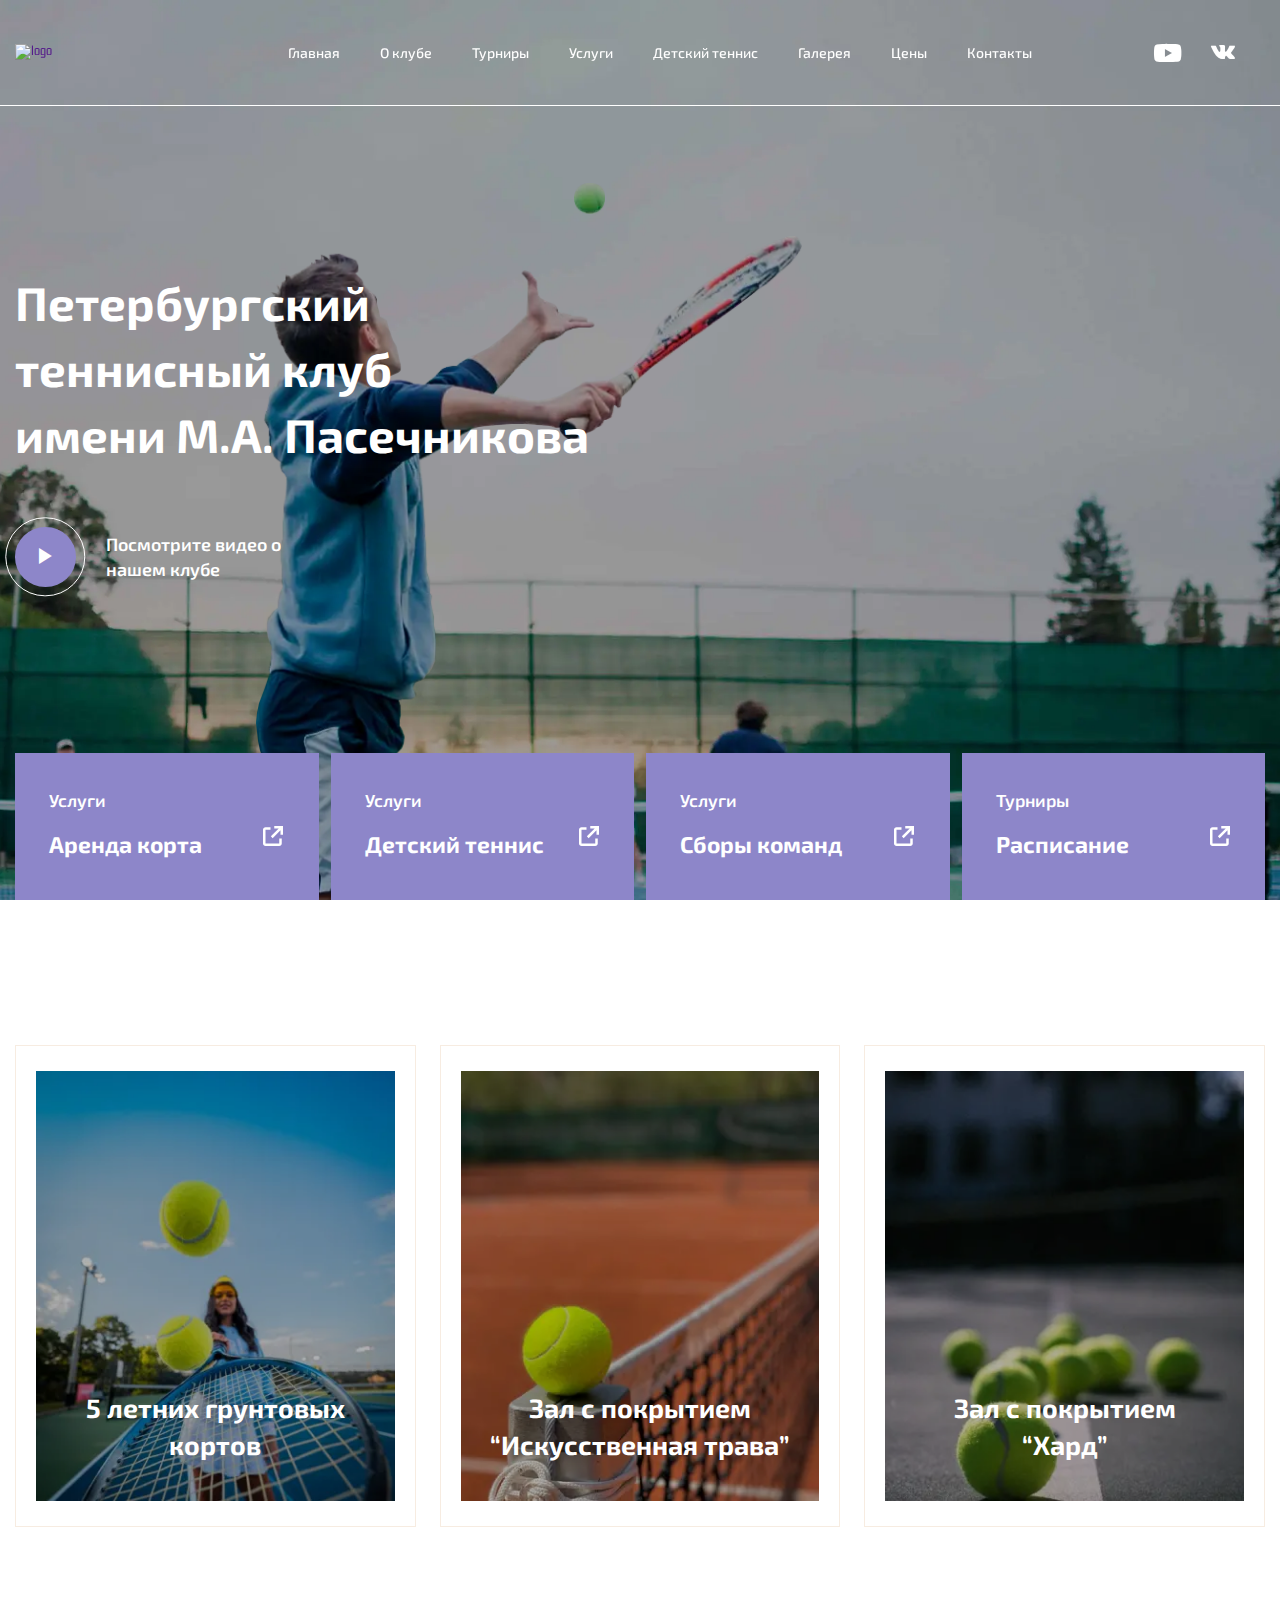
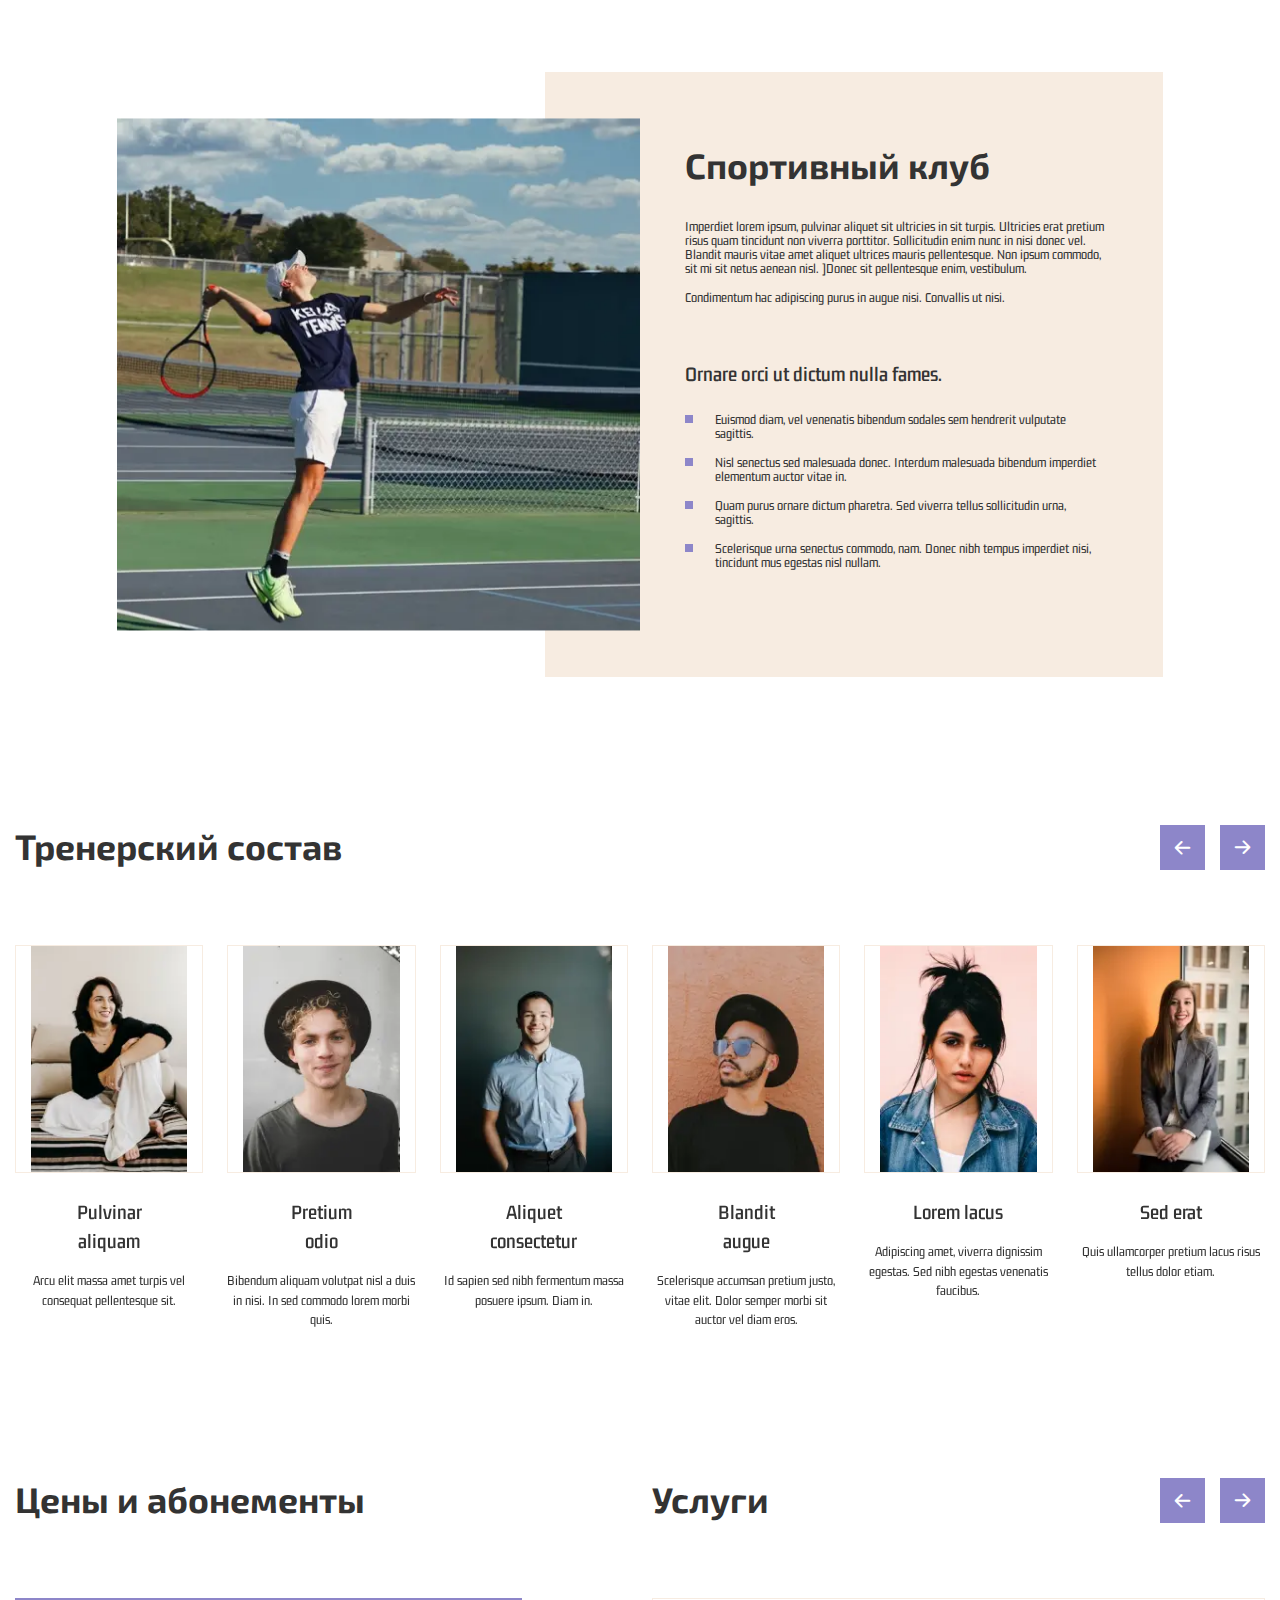
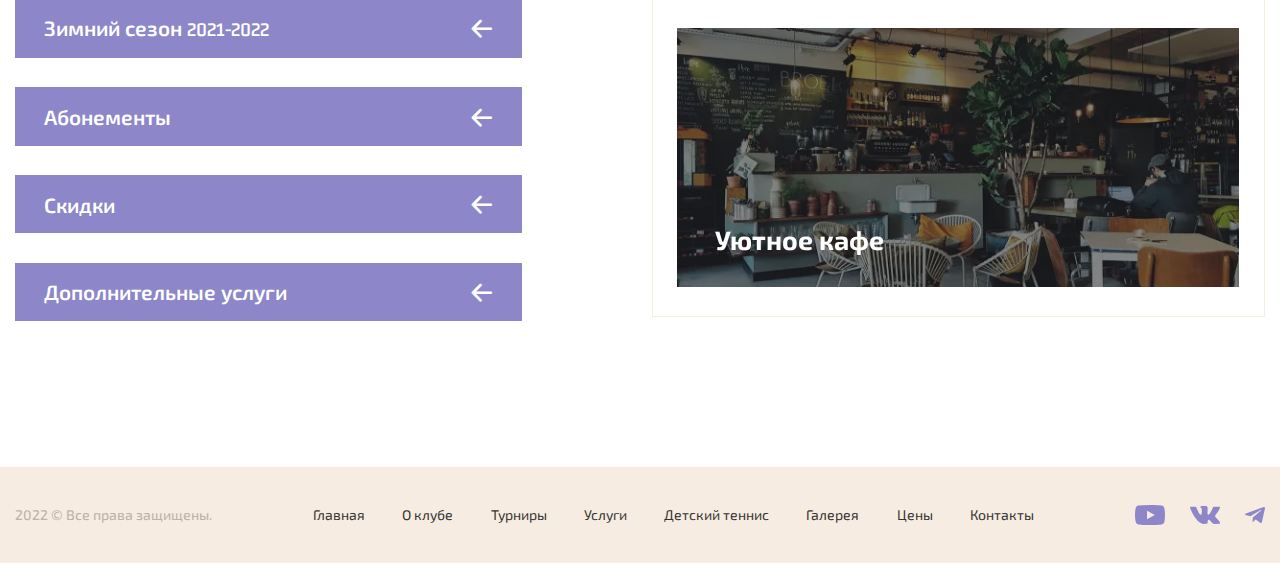
==== commit 345e8301: "Add files via upload" ====
--- a/index.html
+++ b/index.html
@@ -4,7 +4,7 @@
   <meta charset="UTF-8" />
   <meta http-equiv="X-UA-Compatible" content="IE=edge" />
   <meta name="viewport" content="width=device-width, initial-scale=1.0" />
-  <link rel="stylesheet" href="css/style.min.css?_v=20230307213320" />
+  <link rel="stylesheet" href="css/style.min.css?_v=20230307222509" />
   <title>Tennis</title>
 </head>
 
@@ -12,7 +12,7 @@
     <div class="wrapper">
       <header class="header">
   <div class="header__container">
-    <a href="" class="header__logo"><img src="img/Logo.svg" alt="logo"/></a>
+    <a href="" class="header__logo"><img src="img/logo.svg" alt="logo"/></a>
     <div class="header__menu menu">
      <nav class="menu__body">
        <ul class="menu__list">
@@ -364,6 +364,6 @@
 
     </div>
     
-    <script src="js/app.min.js?_v=20230307213320"></script>
+    <script src="js/app.min.js?_v=20230307222509"></script>
   </body>
 </html>
--- a/css/style.min.css
+++ b/css/style.min.css
@@ -1 +1 @@
-@import url(https://fonts.googleapis.com/css?family=Gemunu+Libre:regular,500,600,700&display=swap);@import url(https://fonts.googleapis.com/css?family=Exo+2:regular,500,600,700&display=swap);@font-face{font-family:icons;font-display:swap;src:url(../fonts/icons.woff2) format("woff2"),url(../fonts/iconswoff) format("woff");font-weight:400;font-style:normal}[class*=_icon-]:before{font-family:icons;font-style:normal;font-weight:400;font-variant:normal;text-transform:none;line-height:1;-webkit-font-smoothing:antialiased;-moz-osx-font-smoothing:grayscale}[class*=_icon-]:before{display:block}._icon-arrow:before{content:"\e900"}._icon-play:before{content:"\e901"}._icon-vk:before{content:"\e902"}._icon-youtube:before{content:"\e903"}*{padding:0;margin:0;border:0}*,:after,:before{-webkit-box-sizing:border-box;box-sizing:border-box}:active,:focus{outline:0}::-ms-reveal{display:none}a:active,a:focus{outline:0}aside,footer,header,nav{display:block}body,html{height:100%;width:100%;font-size:100%;line-height:1;-ms-text-size-adjust:100%;-moz-text-size-adjust:100%;-webkit-text-size-adjust:100%}button,input,textarea{font-family:inherit}input::-ms-clear{display:none}button{cursor:pointer}button::-moz-focus-inner{padding:0;border:0}a,a:visited{text-decoration:none}a:hover{text-decoration:none}ul li{list-style:none}img{vertical-align:top}h1,h2,h3,h4,h5,h6{font-size:inherit;font-weight:400}.ibg{position:relative}.ibg img{width:100%;height:100%;position:absolute;top:0;left:0;-o-object-fit:cover;object-fit:cover}.wrapper{display:-webkit-box;display:-ms-flexbox;display:flex;-webkit-box-orient:vertical;-webkit-box-direction:normal;-ms-flex-direction:column;flex-direction:column;min-height:100%}.page{-webkit-box-flex:1;-ms-flex:1 1 auto;flex:1 1 auto}body{font-family:"Gemunu Libre";font-size:.875rem;color:#fff}body._lock{overflow:hidden}[class*=__container]{max-width:82.875rem;margin:0 auto;padding:0 .9375rem}.swiper-wrapper{position:relative;display:-webkit-box;display:-ms-flexbox;display:flex}.swiper{overflow:hidden}.swiper-slide{-ms-flex-negative:0;flex-shrink:0}.swiper-button-next.swiper-button-disabled,.swiper-button-prev.swiper-button-disabled{opacity:.35;cursor:auto;pointer-events:none}.swiper-pagination{display:-webkit-box;display:-ms-flexbox;display:flex;-webkit-box-pack:center;-ms-flex-pack:center;justify-content:center;-webkit-box-align:center;-ms-flex-align:center;align-items:center;-webkit-column-gap:6px;-moz-column-gap:6px;column-gap:6px;row-gap:6px}.swiper-pagination-bullet{width:.5rem;height:.5rem;border-radius:50pc;background-color:#efefef;cursor:pointer;-webkit-transition:.3s ease 0s;-o-transition:.3s ease 0s;transition:.3s ease 0s}.swiper-pagination-vertical{position:absolute;top:50%;-webkit-transform:translate(0,-50%);-ms-transform:translate(0,-50%);transform:translate(0,-50%);right:10px;-webkit-box-orient:vertical;-webkit-box-direction:normal;-ms-flex-direction:column;flex-direction:column;-webkit-box-pack:center;-ms-flex-pack:center;justify-content:center;-webkit-box-align:start;-ms-flex-align:start;align-items:flex-start}.swiper-pagination-vertical>.swiper-pagination-bullet-active{background-color:#0073ff;width:8px;height:16px}.swiper-horizontal>.swiper-pagination-progressbar.swiper-pagination-progressbar-opposite,.swiper-pagination-progressbar.swiper-pagination-horizontal.swiper-pagination-progressbar-opposite,.swiper-pagination-progressbar.swiper-pagination-vertical,.swiper-vertical>.swiper-pagination-progressbar{width:4px;height:100%}.swiper-pagination-progressbar .swiper-pagination-progressbar-fill{background-color:#df5454;position:absolute;left:0;top:0;width:100%;height:100%;-webkit-transform:scale(0);-ms-transform:scale(0);transform:scale(0);-webkit-transform-origin:left top;-ms-transform-origin:left top;transform-origin:left top}.swiper-pagination-progressbar{background:#ff9a9a;position:absolute;left:0;top:0;width:100%;height:4px}.swiper-vertical>.swiper-button-block{display:none}.swiper-vertical>.swiper-wrapper{-webkit-box-orient:vertical;-webkit-box-direction:normal;-ms-flex-direction:column;flex-direction:column;-webkit-box-align:center;-ms-flex-align:center;align-items:center;height:100vh}.swiper-vertical>.swiper-wrapper>.swiper-slide{width:100vw}.title{font-size:3rem;font-weight:700;font-family:"Exo 2";line-height:1.4}.title_s36{font-size:2.25rem;font-weight:700;font-family:"Exo 2";line-height:1.4;color:#333}.header{position:fixed;top:0;left:0;width:100%;border-bottom:1px solid #fff;-webkit-transition:.3s ease 0s;-o-transition:.3s ease 0s;transition:.3s ease 0s;z-index:50}.header._scroll{background-color:rgba(133,133,133,.8)}.header__container{display:-webkit-box;display:-ms-flexbox;display:flex;-webkit-box-align:center;-ms-flex-align:center;align-items:center;-webkit-box-pack:justify;-ms-flex-pack:justify;justify-content:space-between;min-height:6.625rem;-webkit-transition:.3s ease 0s;-o-transition:.3s ease 0s;transition:.3s ease 0s}.header__container._scroll{min-height:5rem}.header__logo{position:relative;z-index:5}.header__logo img{max-width:100%}.header__action{position:relative;z-index:5}.header__list{display:-webkit-box;display:-ms-flexbox;display:flex;-webkit-box-align:center;-ms-flex-align:center;align-items:center;-webkit-column-gap:1.875rem;-moz-column-gap:1.875rem;column-gap:1.875rem}.header__link{position:relative;color:#fff;-webkit-transition:.3s ease 0s;-o-transition:.3s ease 0s;transition:.3s ease 0s}.header__link::before{-webkit-transition:.3s ease 0s;-o-transition:.3s ease 0s;transition:.3s ease 0s}.header__link._icon-youtube{font-size:1.1875rem}.menu__body{padding:0 .3125rem}.menu__list{display:-webkit-box;display:-ms-flexbox;display:flex;-ms-flex-wrap:wrap;flex-wrap:wrap;-webkit-box-align:center;-ms-flex-align:center;align-items:center;-webkit-column-gap:2.5rem;-moz-column-gap:2.5rem;column-gap:2.5rem;row-gap:.9375rem}.menu__link{font-family:"Exo 2";font-weight:500;line-height:1.4;color:#fff;-webkit-transition:.3s ease 0s;-o-transition:.3s ease 0s;transition:.3s ease 0s}.icon-menu{display:none}.main{position:relative;min-height:100vh;overflow:hidden}.main__container{position:relative;z-index:2;padding-top:30vh;display:-webkit-box;display:-ms-flexbox;display:flex;-webkit-box-orient:vertical;-webkit-box-direction:normal;-ms-flex-direction:column;flex-direction:column;height:100vh;min-height:50.625rem;row-gap:1.875rem}.main__body{max-width:580px;-webkit-box-flex:1;-ms-flex:1 1 auto;flex:1 1 auto}.main__title:not(:last-child){margin-bottom:3.75rem}.main__button{cursor:pointer;display:-webkit-inline-box;display:-ms-inline-flexbox;display:inline-flex;-webkit-box-align:center;-ms-flex-align:center;align-items:center;-webkit-column-gap:1.875rem;-moz-column-gap:1.875rem;column-gap:1.875rem}.main__cards{display:-ms-grid;display:grid;grid-template-columns:repeat(auto-fill,minmax(18.125rem,1fr));-webkit-box-align:end;-ms-flex-align:end;align-items:end;gap:.75rem}.bg-main{position:absolute;top:0;left:0;width:100%;height:100%}.bg-main__background{position:absolute;left:0;width:100%;height:100vh;min-height:50.625rem}.bg-main__background img{-o-object-position:bottom;object-position:bottom}.bg-main__items{position:absolute;width:34.6875rem;height:45.625rem;bottom:0;left:20%}.bg-main__man{position:absolute;bottom:0;z-index:1}.bg-main__man img{max-width:100%}.bg-main__ball{position:absolute;top:0;right:36%;z-index:1}.bg-main__ball img{max-width:100%}.button-main__icon{position:relative;font-size:1rem;background-color:#8d86c9;padding:1.375rem 1.5rem;border-radius:50%;-webkit-transition:.3s ease 0s;-o-transition:.3s ease 0s;transition:.3s ease 0s}.button-main__icon::after{content:"";position:absolute;top:50%;left:50%;width:5rem;height:5rem;border-radius:50%;-webkit-transform:translate(-50%,-50%);-ms-transform:translate(-50%,-50%);transform:translate(-50%,-50%);border:1px solid #fff;-webkit-transition:.3s ease 0s;-o-transition:.3s ease 0s;transition:.3s ease 0s}.button-main__text{font-family:"Exo 2";font-size:1.125rem;font-weight:600;line-height:1.4;max-width:11.6875rem;-webkit-transition:.3s ease 0s;-o-transition:.3s ease 0s;transition:.3s ease 0s}.card-main{display:-webkit-box;display:-ms-flexbox;display:flex;-webkit-column-gap:1.25rem;-moz-column-gap:1.25rem;column-gap:1.25rem;-webkit-box-pack:justify;-ms-flex-pack:justify;justify-content:space-between;-webkit-box-align:end;-ms-flex-align:end;align-items:flex-end;font-family:"Exo 2";padding:2.1875rem 2.1875rem 2.5rem 2.1875rem;background-color:#8d86c9;-webkit-transition:.4s ease 0s;-o-transition:.4s ease 0s;transition:.4s ease 0s}.card-main__services{font-size:1.125rem;font-weight:600;line-height:1.4;color:#fff}.card-main__services:not(:last-child){margin-bottom:1.0625rem}.card-main__value{font-size:1.5rem;font-weight:700;line-height:1.4;color:#fff}.card-main__icon{margin-bottom:.9375rem}.advantages{padding-top:9.375rem}.advantages__items{display:-ms-grid;display:grid;gap:1.5rem;grid-template-columns:repeat(auto-fit,minmax(17.5rem,1fr))}.advantages__item{position:relative;padding:1.5625rem 1.25rem;border:1px solid #f7ece1}.item-advantages__image{position:relative;padding-bottom:119.6808510638%;overflow:hidden}.item-advantages__image img{-webkit-transition:.5s ease 0s;-o-transition:.5s ease 0s;transition:.5s ease 0s}.item-advantages__image::before{content:"";position:absolute;top:0;left:0;background-color:rgba(0,0,0,.3);width:100%;height:100%;z-index:1;-webkit-transition:.5s ease 0s;-o-transition:.5s ease 0s;transition:.5s ease 0s}.item-advantages__title{position:absolute;bottom:13%;left:50%;-webkit-transform:translate(-50%,0);-ms-transform:translate(-50%,0);transform:translate(-50%,0);font-family:"Exo 2";font-size:1.6875rem;font-weight:700;line-height:1.4;text-align:center;width:76%;z-index:2}.sport-club{padding-top:9.375rem;color:#333}.sport-club__container{position:relative;max-width:67.25rem;display:-webkit-box;display:-ms-flexbox;display:flex;-webkit-box-align:center;-ms-flex-align:center;align-items:center;-webkit-box-pack:end;-ms-flex-pack:end;justify-content:end}.sport-club__image{position:absolute;top:50%;left:0;-webkit-transform:translate(0,-50%);-ms-transform:translate(0,-50%);transform:translate(0,-50%);z-index:1;width:50%;padding-left:.9375rem}.sport-club__image img{max-width:100%}.sport-club__content{background-color:#f7ece1;max-width:59.1078066914%;padding:4.375rem 3.75rem 6.875rem 9.0625rem}.sport-club__title:not(:last-child){margin-bottom:1.875rem}.sport-club__text:not(:last-child){margin-bottom:3.4375rem}.sport-club__text p:not(:last-child){margin-bottom:.9375rem}.bottom-sport-club__titel{font-weight:600;font-size:1.3125rem;line-height:1.4;margin-bottom:1.5625rem}.bottom-sport-club__item{display:-webkit-box;display:-ms-flexbox;display:flex;-webkit-box-align:center;-ms-flex-align:center;align-items:center;-webkit-column-gap:1.375rem;-moz-column-gap:1.375rem;column-gap:1.375rem}.bottom-sport-club__item:not(:last-child){margin-bottom:.9375rem}.bottom-sport-club__item::before{content:"";margin-top:.125rem;-ms-flex-item-align:start;align-self:flex-start;-webkit-box-flex:0;-ms-flex:0 0 .5rem;flex:0 0 .5rem;height:.5rem;background-color:#8d86c9}.coaches{padding-top:9.375rem;color:#333}.coaches__top{display:-webkit-box;display:-ms-flexbox;display:flex;-webkit-box-align:center;-ms-flex-align:center;align-items:center;-ms-flex-wrap:wrap;flex-wrap:wrap;-webkit-box-pack:justify;-ms-flex-pack:justify;justify-content:space-between;gap:1.25rem;margin-bottom:4.6875rem}.coaches__button-block{display:-webkit-box;display:-ms-flexbox;display:flex;-webkit-box-align:center;-ms-flex-align:center;align-items:center;gap:.9375rem}.coaches__button-prev::before{-webkit-transform:rotate(180deg);-ms-transform:rotate(180deg);transform:rotate(180deg)}.coaches__button-next,.coaches__button-prev{background-color:#8d86c9;color:#fff;font-size:.9375rem;width:2.8125rem;height:2.8125rem;-webkit-transition:.3s ease 0s;-o-transition:.3s ease 0s;transition:.3s ease 0s}.slide-coaches{display:-webkit-box;display:-ms-flexbox;display:flex;-webkit-box-orient:vertical;-webkit-box-direction:normal;-ms-flex-direction:column;flex-direction:column;-webkit-box-align:center;-ms-flex-align:center;align-items:center;text-align:center}.slide-coaches__image-block{width:100%;border:1px solid #f7ece1;padding:0 .9375rem}.slide-coaches__image-block:not(:last-child){margin-bottom:1.5625rem}.slide-coaches__image{padding-bottom:144.578313253%}.slide-coaches__title{font-size:1.3125rem;font-weight:600;line-height:1.4;max-width:5.625rem}.slide-coaches__title:not(:last-child){margin-bottom:.9375rem}.slide-coaches__description{line-height:1.4}.bottom{padding:9.375rem 0}.bottom__container{display:-webkit-box;display:-ms-flexbox;display:flex;-webkit-box-pack:justify;-ms-flex-pack:justify;justify-content:space-between;-webkit-column-gap:1.25rem;-moz-column-gap:1.25rem;column-gap:1.25rem}.bottom__prices-and-subscriptions{width:40.5864197531%}.bottom__services{width:49.0740740741%}.prices-and-subscriptions__title{margin-bottom:4.6875rem}.prices-and-subscriptions__item:not(:last-child){margin-bottom:1.875rem}.prices-and-subscriptions__link{display:-webkit-box;display:-ms-flexbox;display:flex;-webkit-box-align:center;-ms-flex-align:center;align-items:center;-webkit-box-pack:justify;-ms-flex-pack:justify;justify-content:space-between;width:100%;color:#fff;background-color:#8d86c9;padding:.9375rem 1.875rem;-webkit-transition:.3s ease 0s;-o-transition:.3s ease 0s;transition:.3s ease 0s}.prices-and-subscriptions__link span{font-size:1.25rem}.prices-and-subscriptions__link span::before{-webkit-transform:rotate(180deg);-ms-transform:rotate(180deg);transform:rotate(180deg);-webkit-transition:.3s ease 0s;-o-transition:.3s ease 0s;transition:.3s ease 0s}.prices-and-subscriptions__value{font-family:"Exo 2";font-weight:600;font-size:1.3125rem;line-height:1.4}.prices-and-subscriptions__value span{font-family:"Gemunu Libre"}.services__top{display:-webkit-box;display:-ms-flexbox;display:flex;-ms-flex-wrap:wrap;flex-wrap:wrap;-webkit-box-align:center;-ms-flex-align:center;align-items:center;-webkit-box-pack:justify;-ms-flex-pack:justify;justify-content:space-between;-webkit-column-gap:.9375rem;-moz-column-gap:.9375rem;column-gap:.9375rem;margin-bottom:4.6875rem}.services__button-block{display:-webkit-box;display:-ms-flexbox;display:flex;-webkit-box-align:center;-ms-flex-align:center;align-items:center;-webkit-column-gap:.9375rem;-moz-column-gap:.9375rem;column-gap:.9375rem}.services__button-prev::before{-webkit-transform:rotate(180deg);-ms-transform:rotate(180deg);transform:rotate(180deg)}.services__button-next,.services__button-prev{background-color:#8d86c9;color:#fff;font-size:.9375rem;width:2.8125rem;height:2.8125rem;-webkit-transition:.3s ease 0s;-o-transition:.3s ease 0s;transition:.3s ease 0s}.slide-services{position:relative;padding:1.875rem 1.5625rem;border:1px solid #f7ece1}.slide-services__image{position:relative;padding-bottom:46.0750853242%;overflow:hidden}.slide-services__image img{-webkit-transition:.5s ease 0s;-o-transition:.5s ease 0s;transition:.5s ease 0s}.slide-services__image::before{content:"";position:absolute;top:0;left:0;width:100%;height:100%;background-color:rgba(0,0,0,.4);z-index:1;-webkit-transition:.5s ease 0s;-o-transition:.5s ease 0s;transition:.5s ease 0s}.slide-services__title{position:absolute;bottom:18.1818181818%;left:10.2201257862%;z-index:2;font-family:"Exo 2";font-weight:700;font-size:1.6875rem;line-height:1.4}.footer{font-family:"Exo 2";background-color:#f7ece1}.footer__container{display:-webkit-box;display:-ms-flexbox;display:flex;-webkit-box-align:center;-ms-flex-align:center;align-items:center;-webkit-box-pack:justify;-ms-flex-pack:justify;justify-content:space-between;min-height:6rem}.footer__copy{font-weight:500;font-size:.875rem;line-height:1.4;color:#333;opacity:.3}.footer__list{display:-webkit-box;display:-ms-flexbox;display:flex;-webkit-box-align:center;-ms-flex-align:center;align-items:center;-webkit-column-gap:1.5625rem;-moz-column-gap:1.5625rem;column-gap:1.5625rem}.footer__link img{-webkit-transition:.3s ease 0s;-o-transition:.3s ease 0s;transition:.3s ease 0s}.menu-footer__body{padding:0 .3125rem}.menu-footer__list{display:-webkit-box;display:-ms-flexbox;display:flex;-ms-flex-wrap:wrap;flex-wrap:wrap;-webkit-box-align:center;-ms-flex-align:center;align-items:center;-webkit-column-gap:2.5rem;-moz-column-gap:2.5rem;column-gap:2.5rem;row-gap:.625rem}.menu-footer__link{color:#333}@media (max-width:75em){.card-main__services{font-size:1rem}.card-main__value{font-size:1.125rem}}@media (max-width:45em){.main__container{padding-top:20vh}}@media (max-width:20em){.header__container{min-height:5rem}.header__logo{width:8.125rem}.header__list{-webkit-column-gap:1.25rem;-moz-column-gap:1.25rem;column-gap:1.25rem}.main__title:not(:last-child){margin-bottom:1.875rem}.bg-main__items{width:21.875rem}.bg-main__items{height:28.125rem}.bg-main__ball{width:1.375rem}.button-main__icon{font-size:.875rem}.button-main__icon{padding-top:1.125rem}.button-main__icon{padding-right:1.25rem}.button-main__icon{padding-bottom:1.125rem}.button-main__icon{padding-left:1.25rem}.button-main__icon::after{width:4.25rem}.button-main__icon::after{height:4.25rem}.button-main__text{font-size:1rem}.card-main{padding-top:1.0625rem}.card-main{padding-right:1.0625rem}.card-main{padding-bottom:1.0625rem}.card-main{padding-left:1.0625rem}.advantages{padding-top:3.125rem}.item-advantages__title{font-size:1.125rem}.sport-club{padding-top:3.125rem}.sport-club__content{padding-top:2.5rem}.sport-club__content{padding-right:2.5rem}.sport-club__content{padding-bottom:2.5rem}.sport-club__content{padding-left:2.5rem}.sport-club__title:not(:last-child){margin-bottom:1.25rem}.sport-club__text:not(:last-child){margin-bottom:1.875rem}.coaches{padding-top:3.125rem}.coaches__top{margin-bottom:1.875rem}.slide-coaches__title{font-size:1.125rem}.bottom{padding-top:3.125rem}.bottom{padding-bottom:3.125rem}.prices-and-subscriptions__title{margin-bottom:1.875rem}.prices-and-subscriptions__item:not(:last-child){margin-bottom:.9375rem}.prices-and-subscriptions__link{padding-top:.5rem}.prices-and-subscriptions__link{padding-bottom:.5rem}.prices-and-subscriptions__link{padding-right:.9375rem}.prices-and-subscriptions__link{padding-left:.9375rem}.prices-and-subscriptions__link span{font-size:1rem}.prices-and-subscriptions__value{font-size:1rem}.services__top{margin-bottom:1.875rem}.slide-services{padding-top:.9375rem}.slide-services{padding-bottom:.9375rem}.slide-services{padding-right:.9375rem}.slide-services{padding-left:.9375rem}}@media (max-width:82.875em){.title{font-size:calc(2.125rem + 14 * (100vw - 26.25rem)/ 906)}.title_s36{font-size:calc(1.5rem + 12 * (100vw - 26.25rem)/ 906)}.header__container{min-height:calc(5rem + 26 * (100vw - 20rem)/ 1006)}.header__logo{width:calc(8.125rem + 23 * (100vw - 20rem)/ 1006)}.header__list{-webkit-column-gap:calc(1.25rem + 10 * (100vw - 20rem)/ 1006);-moz-column-gap:calc(1.25rem + 10 * (100vw - 20rem)/ 1006);column-gap:calc(1.25rem + 10 * (100vw - 20rem)/ 1006)}.main__title:not(:last-child){margin-bottom:calc(1.875rem + 30 * (100vw - 20rem)/ 1006)}.bg-main__items{width:calc(21.875rem + 205 * (100vw - 20rem)/ 1006)}.bg-main__items{height:calc(28.125rem + 280 * (100vw - 20rem)/ 1006)}.bg-main__ball{width:calc(1.375rem + 10 * (100vw - 20rem)/ 1006)}.button-main__icon{font-size:calc(.875rem + 2 * (100vw - 20rem)/ 1006)}.button-main__icon{padding-top:calc(1.125rem + 4 * (100vw - 20rem)/ 1006)}.button-main__icon{padding-right:calc(1.25rem + 4 * (100vw - 20rem)/ 1006)}.button-main__icon{padding-bottom:calc(1.125rem + 4 * (100vw - 20rem)/ 1006)}.button-main__icon{padding-left:calc(1.25rem + 4 * (100vw - 20rem)/ 1006)}.button-main__icon::after{width:calc(4.25rem + 12 * (100vw - 20rem)/ 1006)}.button-main__icon::after{height:calc(4.25rem + 12 * (100vw - 20rem)/ 1006)}.button-main__text{font-size:calc(1rem + 2 * (100vw - 20rem)/ 1006)}.card-main{padding-top:calc(1.0625rem + 18 * (100vw - 20rem)/ 1006)}.card-main{padding-right:calc(1.0625rem + 18 * (100vw - 20rem)/ 1006)}.card-main{padding-bottom:calc(1.0625rem + 23 * (100vw - 20rem)/ 1006)}.card-main{padding-left:calc(1.0625rem + 18 * (100vw - 20rem)/ 1006)}.card-main__services{font-size:calc(1rem + 2 * (100vw - 75rem)/ 126)}.card-main__value{font-size:calc(1.125rem + 6 * (100vw - 75rem)/ 126)}.advantages{padding-top:calc(3.125rem + 100 * (100vw - 20rem)/ 1006)}.item-advantages__title{font-size:calc(1.125rem + 9 * (100vw - 20rem)/ 1006)}.sport-club{padding-top:calc(3.125rem + 100 * (100vw - 20rem)/ 1006)}.sport-club__content{padding-top:calc(2.5rem + 30 * (100vw - 20rem)/ 1006)}.sport-club__content{padding-right:calc(2.5rem + 20 * (100vw - 20rem)/ 1006)}.sport-club__content{padding-bottom:calc(2.5rem + 70 * (100vw - 20rem)/ 1006)}.sport-club__content{padding-left:calc(2.5rem + 105 * (100vw - 20rem)/ 1006)}.sport-club__title:not(:last-child){margin-bottom:calc(1.25rem + 10 * (100vw - 20rem)/ 1006)}.sport-club__text:not(:last-child){margin-bottom:calc(1.875rem + 25 * (100vw - 20rem)/ 1006)}.coaches{padding-top:calc(3.125rem + 100 * (100vw - 20rem)/ 1006)}.coaches__top{margin-bottom:calc(1.875rem + 45 * (100vw - 20rem)/ 1006)}.slide-coaches__title{font-size:calc(1.125rem + 3 * (100vw - 20rem)/ 1006)}.bottom{padding-top:calc(3.125rem + 100 * (100vw - 20rem)/ 1006)}.bottom{padding-bottom:calc(3.125rem + 100 * (100vw - 20rem)/ 1006)}.prices-and-subscriptions__title{margin-bottom:calc(1.875rem + 45 * (100vw - 20rem)/ 1006)}.prices-and-subscriptions__item:not(:last-child){margin-bottom:calc(.9375rem + 15 * (100vw - 20rem)/ 1006)}.prices-and-subscriptions__link{padding-top:calc(.5rem + 7 * (100vw - 20rem)/ 1006)}.prices-and-subscriptions__link{padding-bottom:calc(.5rem + 7 * (100vw - 20rem)/ 1006)}.prices-and-subscriptions__link{padding-right:calc(.9375rem + 15 * (100vw - 20rem)/ 1006)}.prices-and-subscriptions__link{padding-left:calc(.9375rem + 15 * (100vw - 20rem)/ 1006)}.prices-and-subscriptions__link span{font-size:calc(1rem + 4 * (100vw - 20rem)/ 1006)}.prices-and-subscriptions__value{font-size:calc(1rem + 5 * (100vw - 20rem)/ 1006)}.services__top{margin-bottom:calc(1.875rem + 45 * (100vw - 20rem)/ 1006)}.slide-services{padding-top:calc(.9375rem + 15 * (100vw - 20rem)/ 1006)}.slide-services{padding-bottom:calc(.9375rem + 15 * (100vw - 20rem)/ 1006)}.slide-services{padding-right:calc(.9375rem + 10 * (100vw - 20rem)/ 1006)}.slide-services{padding-left:calc(.9375rem + 10 * (100vw - 20rem)/ 1006)}.slide-services__title{font-size:calc(1.25rem + 7 * (100vw - 26.25rem)/ 906)}.menu-footer__list{-webkit-column-gap:calc(1.25rem + 20 * (100vw - 61.99875rem)/ 334.02);-moz-column-gap:calc(1.25rem + 20 * (100vw - 61.99875rem)/ 334.02);column-gap:calc(1.25rem + 20 * (100vw - 61.99875rem)/ 334.02)}}@media (max-width:68.75em){.menu__body{position:fixed;top:0;left:-100%;width:100%;height:100%;background-color:#8d86c9;padding:8.125rem .9375rem 1.875rem .9375rem;overflow:auto;-webkit-transition:.3s ease 0s;-o-transition:.3s ease 0s;transition:.3s ease 0s}.menu__body::before{content:"";position:fixed;top:0;left:-100%;background-color:#8d86c9;width:100%;height:6.625rem;-webkit-transition:.3s ease 0s;-o-transition:.3s ease 0s;transition:.3s ease 0s}.menu__body._scroll{min-height:5rem}.menu__body._active{left:0}.menu__body._active::before{left:0}.menu__list{-webkit-box-orient:vertical;-webkit-box-direction:normal;-ms-flex-direction:column;flex-direction:column;row-gap:1.875rem}.menu__link{font-size:1.75rem}}@media (max-width:68.75em) and (max-width:82.875em){.menu__body::before{height:calc(5rem + 26 * (100vw - 20rem)/ 1006)}}@media (max-width:68.75em) and (max-width:20em){.menu__body::before{height:5rem}}@media (max-width:68.75rem){.icon-menu{display:block;position:relative;width:1.875rem;height:1.125rem;cursor:pointer;z-index:5}.icon-menu span,.icon-menu::after,.icon-menu::before{content:"";-webkit-transition:.3s ease 0s;-o-transition:.3s ease 0s;transition:.3s ease 0s;right:0;position:absolute;width:100%;height:.125rem;background-color:#fff}.icon-menu::before{top:0}.icon-menu::after{bottom:0}.icon-menu span{top:calc(50% - .0625rem)}.icon-menu._active span{width:0}.icon-menu._active::before{top:calc(50% - .0625rem);-webkit-transform:rotate(-45deg);-ms-transform:rotate(-45deg);transform:rotate(-45deg)}.icon-menu._active::after{top:calc(50% - .0625rem);-webkit-transform:rotate(45deg);-ms-transform:rotate(45deg);transform:rotate(45deg)}}@media (max-width:63.75em){.footer__menu{display:none}}@media (max-width:61.99875em){.bottom__container{-webkit-box-orient:vertical;-webkit-box-direction:normal;-ms-flex-direction:column;flex-direction:column;row-gap:3.125rem}.bottom__prices-and-subscriptions{width:auto}.bottom__services{width:auto}.menu-footer__list{-webkit-column-gap:1.25rem;-moz-column-gap:1.25rem;column-gap:1.25rem}}@media (max-width:57.5em){.sport-club__image{display:none}.sport-club__content{max-width:none}}@media (max-width:51.24875em){.sport-club__content{margin:0 -.9375rem}}@media (max-width:41.875em){.main__cards{grid-template-columns:repeat(auto-fill,minmax(11.4375rem,1fr))}.card-main__icon{display:none}}@media (max-width:35.625em){.bg-main__items{left:0}.bg-main__ball{right:40%}}@media (max-width:26.25em){.title{font-size:2.125rem}.title_s36{font-size:1.5rem}.slide-services__title{font-size:1.25rem}}@media (max-width:25.49875em){.main{padding-bottom:1.875rem}.card-main__content{display:-webkit-box;display:-ms-flexbox;display:flex;-webkit-box-align:center;-ms-flex-align:center;align-items:center;-webkit-box-pack:justify;-ms-flex-pack:justify;justify-content:space-between;-webkit-box-flex:1;-ms-flex:1 1 auto;flex:1 1 auto}.card-main__services:not(:last-child){margin-bottom:0}}@media (max-width:23.125em){.prices-and-subscriptions__link span{display:none}}@media (any-hover:hover){.header__link:hover::before{-webkit-transform:scale(1.1);-ms-transform:scale(1.1);transform:scale(1.1)}.menu__link:hover{text-decoration:underline}.main__button:hover .button-main__icon{background-color:#7972b3}.main__button:hover .button-main__icon::after{-webkit-transform:translate(-50%,-50%) scale(1.05);-ms-transform:translate(-50%,-50%) scale(1.05);transform:translate(-50%,-50%) scale(1.05)}.card-main:hover{padding-bottom:4.375rem}.item-advantages:hover .item-advantages__image img{-webkit-transform:scale(1.05);-ms-transform:scale(1.05);transform:scale(1.05)}.item-advantages:hover .item-advantages__image::before{opacity:0}.coaches__button-next:hover,.coaches__button-prev:hover{background-color:#7972b3}.prices-and-subscriptions__link:hover{background-color:#7972b3}.prices-and-subscriptions__link:hover span::before{-webkit-transform:translate(-1.25rem,0) rotate(180deg);-ms-transform:translate(-1.25rem,0) rotate(180deg);transform:translate(-1.25rem,0) rotate(180deg)}.services__button-next:hover,.services__button-prev:hover{background-color:#7972b3}.slide-services:hover .slide-services__image img{-webkit-transform:scale(1.03);-ms-transform:scale(1.03);transform:scale(1.03)}.slide-services:hover .slide-services__image::before{opacity:0}.footer__link img:hover{-webkit-transform:scale(1.1);-ms-transform:scale(1.1);transform:scale(1.1)}.menu-footer__link:hover{text-decoration:underline}}+@import url(https://fonts.googleapis.com/css?family=Gemunu+Libre:regular,500,600,700&display=swap);@import url(https://fonts.googleapis.com/css?family=Exo+2:regular,500,600,700&display=swap);@font-face{font-family:icons;font-display:swap;src:url(../fonts/icons.woff2) format("woff2"),url(../fonts/iconswoff) format("woff");font-weight:400;font-style:normal}[class*=_icon-]:before{font-family:icons;font-style:normal;font-weight:400;font-variant:normal;text-transform:none;line-height:1;-webkit-font-smoothing:antialiased;-moz-osx-font-smoothing:grayscale}[class*=_icon-]:before{display:block}._icon-arrow:before{content:"\e900"}._icon-play:before{content:"\e901"}._icon-vk:before{content:"\e902"}._icon-youtube:before{content:"\e903"}*{padding:0;margin:0;border:0}*,:after,:before{-webkit-box-sizing:border-box;box-sizing:border-box}:active,:focus{outline:0}::-ms-reveal{display:none}a:active,a:focus{outline:0}aside,footer,header,nav{display:block}body,html{height:100%;width:100%;font-size:100%;line-height:1;-ms-text-size-adjust:100%;-moz-text-size-adjust:100%;-webkit-text-size-adjust:100%}button,input,textarea{font-family:inherit}input::-ms-clear{display:none}button{cursor:pointer}button::-moz-focus-inner{padding:0;border:0}a,a:visited{text-decoration:none}a:hover{text-decoration:none}ul li{list-style:none}img{vertical-align:top}h1,h2,h3,h4,h5,h6{font-size:inherit;font-weight:400}.ibg{position:relative}.ibg img{width:100%;height:100%;position:absolute;top:0;left:0;-o-object-fit:cover;object-fit:cover}.wrapper{display:-webkit-box;display:-ms-flexbox;display:flex;-webkit-box-orient:vertical;-webkit-box-direction:normal;-ms-flex-direction:column;flex-direction:column;min-height:100%}.page{-webkit-box-flex:1;-ms-flex:1 1 auto;flex:1 1 auto}body{font-family:"Gemunu Libre";font-size:.875rem;color:#fff}body._lock{overflow:hidden}[class*=__container]{max-width:82.875rem;margin:0 auto;padding:0 .9375rem}.swiper-wrapper{position:relative;display:-webkit-box;display:-ms-flexbox;display:flex}.swiper{overflow:hidden}.swiper-slide{-ms-flex-negative:0;flex-shrink:0}.swiper-button-next.swiper-button-disabled,.swiper-button-prev.swiper-button-disabled{opacity:.35;cursor:auto;pointer-events:none}.swiper-pagination{display:-webkit-box;display:-ms-flexbox;display:flex;-webkit-box-pack:center;-ms-flex-pack:center;justify-content:center;-webkit-box-align:center;-ms-flex-align:center;align-items:center;-webkit-column-gap:6px;-moz-column-gap:6px;column-gap:6px;row-gap:6px}.swiper-pagination-bullet{width:.5rem;height:.5rem;border-radius:50pc;background-color:#efefef;cursor:pointer;-webkit-transition:.3s ease 0s;-o-transition:.3s ease 0s;transition:.3s ease 0s}.swiper-pagination-vertical{position:absolute;top:50%;-webkit-transform:translate(0,-50%);-ms-transform:translate(0,-50%);transform:translate(0,-50%);right:10px;-webkit-box-orient:vertical;-webkit-box-direction:normal;-ms-flex-direction:column;flex-direction:column;-webkit-box-pack:center;-ms-flex-pack:center;justify-content:center;-webkit-box-align:start;-ms-flex-align:start;align-items:flex-start}.swiper-pagination-vertical>.swiper-pagination-bullet-active{background-color:#0073ff;width:8px;height:16px}.swiper-horizontal>.swiper-pagination-progressbar.swiper-pagination-progressbar-opposite,.swiper-pagination-progressbar.swiper-pagination-horizontal.swiper-pagination-progressbar-opposite,.swiper-pagination-progressbar.swiper-pagination-vertical,.swiper-vertical>.swiper-pagination-progressbar{width:4px;height:100%}.swiper-pagination-progressbar .swiper-pagination-progressbar-fill{background-color:#df5454;position:absolute;left:0;top:0;width:100%;height:100%;-webkit-transform:scale(0);-ms-transform:scale(0);transform:scale(0);-webkit-transform-origin:left top;-ms-transform-origin:left top;transform-origin:left top}.swiper-pagination-progressbar{background:#ff9a9a;position:absolute;left:0;top:0;width:100%;height:4px}.swiper-vertical>.swiper-button-block{display:none}.swiper-vertical>.swiper-wrapper{-webkit-box-orient:vertical;-webkit-box-direction:normal;-ms-flex-direction:column;flex-direction:column;-webkit-box-align:center;-ms-flex-align:center;align-items:center;height:100vh}.swiper-vertical>.swiper-wrapper>.swiper-slide{width:100vw}.title{font-size:3rem;font-weight:700;font-family:"Exo 2";line-height:1.4}.title_s36{font-size:2.25rem;font-weight:700;font-family:"Exo 2";line-height:1.4;color:#333}.header{position:fixed;top:0;left:0;width:100%;border-bottom:1px solid #fff;-webkit-transition:.3s ease 0s;-o-transition:.3s ease 0s;transition:.3s ease 0s;z-index:50}.header._scroll{background-color:rgba(133,133,133,.8)}.header__container{display:-webkit-box;display:-ms-flexbox;display:flex;-webkit-box-align:center;-ms-flex-align:center;align-items:center;-webkit-box-pack:justify;-ms-flex-pack:justify;justify-content:space-between;min-height:6.625rem;-webkit-transition:.3s ease 0s;-o-transition:.3s ease 0s;transition:.3s ease 0s}.header__container._scroll{min-height:5rem}.header__logo{position:relative;z-index:5}.header__logo img{max-width:100%}.header__action{position:relative;z-index:5}.header__list{display:-webkit-box;display:-ms-flexbox;display:flex;-webkit-box-align:center;-ms-flex-align:center;align-items:center;-webkit-column-gap:1.875rem;-moz-column-gap:1.875rem;column-gap:1.875rem}.header__link{position:relative;color:#fff;-webkit-transition:.3s ease 0s;-o-transition:.3s ease 0s;transition:.3s ease 0s}.header__link::before{-webkit-transition:.3s ease 0s;-o-transition:.3s ease 0s;transition:.3s ease 0s}.header__link._icon-youtube{font-size:1.1875rem}.menu__body{padding:0 .3125rem}.menu__list{display:-webkit-box;display:-ms-flexbox;display:flex;-ms-flex-wrap:wrap;flex-wrap:wrap;-webkit-box-align:center;-ms-flex-align:center;align-items:center;-webkit-column-gap:2.5rem;-moz-column-gap:2.5rem;column-gap:2.5rem;row-gap:.9375rem}.menu__link{font-family:"Exo 2";font-weight:500;line-height:1.4;color:#fff;-webkit-transition:.3s ease 0s;-o-transition:.3s ease 0s;transition:.3s ease 0s}.icon-menu{display:none}.main{position:relative;min-height:100vh;overflow:hidden}.main__container{position:relative;z-index:2;padding-top:30vh;display:-webkit-box;display:-ms-flexbox;display:flex;-webkit-box-orient:vertical;-webkit-box-direction:normal;-ms-flex-direction:column;flex-direction:column;height:100vh;min-height:50.625rem;row-gap:1.875rem}.main__body{max-width:580px;-webkit-box-flex:1;-ms-flex:1 1 auto;flex:1 1 auto}.main__title:not(:last-child){margin-bottom:3.75rem}.main__button{cursor:pointer;display:-webkit-inline-box;display:-ms-inline-flexbox;display:inline-flex;-webkit-box-align:center;-ms-flex-align:center;align-items:center;-webkit-column-gap:1.875rem;-moz-column-gap:1.875rem;column-gap:1.875rem}.main__cards{display:-ms-grid;display:grid;grid-template-columns:repeat(auto-fill,minmax(18.125rem,1fr));-webkit-box-align:end;-ms-flex-align:end;align-items:end;gap:.75rem}.bg-main{position:absolute;top:0;left:0;width:100%;height:100%}.bg-main__background{position:absolute;left:0;width:100%;height:100vh;min-height:50.625rem}.bg-main__background img{-o-object-position:bottom;object-position:bottom}.bg-main__items{position:absolute;width:34.6875rem;height:45.625rem;bottom:0;left:20%}.bg-main__man{position:absolute;bottom:0;z-index:1}.bg-main__man img{max-width:100%}.bg-main__ball{position:absolute;top:0;right:36%;z-index:1}.bg-main__ball img{max-width:100%}.button-main__icon{position:relative;font-size:1rem;background-color:#8d86c9;padding:1.375rem 1.5rem;border-radius:50%;-webkit-transition:.3s ease 0s;-o-transition:.3s ease 0s;transition:.3s ease 0s}.button-main__icon::after{content:"";position:absolute;top:50%;left:50%;width:5rem;height:5rem;border-radius:50%;-webkit-transform:translate(-50%,-50%);-ms-transform:translate(-50%,-50%);transform:translate(-50%,-50%);border:1px solid #fff;-webkit-transition:.3s ease 0s;-o-transition:.3s ease 0s;transition:.3s ease 0s}.button-main__text{font-family:"Exo 2";font-size:1.125rem;font-weight:600;line-height:1.4;max-width:11.6875rem;-webkit-transition:.3s ease 0s;-o-transition:.3s ease 0s;transition:.3s ease 0s}.card-main{display:-webkit-box;display:-ms-flexbox;display:flex;-webkit-column-gap:1.25rem;-moz-column-gap:1.25rem;column-gap:1.25rem;-webkit-box-pack:justify;-ms-flex-pack:justify;justify-content:space-between;-webkit-box-align:end;-ms-flex-align:end;align-items:flex-end;font-family:"Exo 2";padding:2.1875rem 2.1875rem 2.5rem 2.1875rem;background-color:#8d86c9;-webkit-transition:.4s ease 0s;-o-transition:.4s ease 0s;transition:.4s ease 0s}.card-main__services{font-size:1.125rem;font-weight:600;line-height:1.4;color:#fff}.card-main__services:not(:last-child){margin-bottom:1.0625rem}.card-main__value{font-size:1.5rem;font-weight:700;line-height:1.4;color:#fff}.card-main__icon{margin-bottom:.9375rem}.advantages{padding-top:9.375rem}.advantages__items{display:-ms-grid;display:grid;gap:1.5rem;grid-template-columns:repeat(auto-fit,minmax(17.5rem,1fr))}.advantages__item{position:relative;padding:1.5625rem 1.25rem;border:1px solid #f7ece1}.item-advantages__image{position:relative;padding-bottom:119.6808510638%;overflow:hidden}.item-advantages__image img{-webkit-transition:.5s ease 0s;-o-transition:.5s ease 0s;transition:.5s ease 0s}.item-advantages__image::before{content:"";position:absolute;top:0;left:0;background-color:rgba(0,0,0,.3);width:100%;height:100%;z-index:1;-webkit-transition:.5s ease 0s;-o-transition:.5s ease 0s;transition:.5s ease 0s}.item-advantages__title{position:absolute;bottom:13%;left:50%;-webkit-transform:translate(-50%,0);-ms-transform:translate(-50%,0);transform:translate(-50%,0);font-family:"Exo 2";font-size:1.6875rem;font-weight:700;line-height:1.4;text-align:center;width:76%;z-index:2}.sport-club{padding-top:9.375rem;color:#333}.sport-club__container{position:relative;max-width:67.25rem;display:-webkit-box;display:-ms-flexbox;display:flex;-webkit-box-align:center;-ms-flex-align:center;align-items:center;-webkit-box-pack:end;-ms-flex-pack:end;justify-content:end}.sport-club__image{position:absolute;top:50%;left:0;-webkit-transform:translate(0,-50%);-ms-transform:translate(0,-50%);transform:translate(0,-50%);z-index:1;width:50%;padding-left:.9375rem}.sport-club__image img{max-width:100%}.sport-club__content{background-color:#f7ece1;max-width:59.1078066914%;padding:4.375rem 3.75rem 6.875rem 9.0625rem}.sport-club__title:not(:last-child){margin-bottom:1.875rem}.sport-club__text:not(:last-child){margin-bottom:3.4375rem}.sport-club__text p:not(:last-child){margin-bottom:.9375rem}.bottom-sport-club__titel{font-weight:600;font-size:1.3125rem;line-height:1.4;margin-bottom:1.5625rem}.bottom-sport-club__item{display:-webkit-box;display:-ms-flexbox;display:flex;-webkit-box-align:center;-ms-flex-align:center;align-items:center;-webkit-column-gap:1.375rem;-moz-column-gap:1.375rem;column-gap:1.375rem}.bottom-sport-club__item:not(:last-child){margin-bottom:.9375rem}.bottom-sport-club__item::before{content:"";margin-top:.125rem;-ms-flex-item-align:start;align-self:flex-start;-webkit-box-flex:0;-ms-flex:0 0 .5rem;flex:0 0 .5rem;height:.5rem;background-color:#8d86c9}.coaches{padding-top:9.375rem;color:#333}.coaches__top{display:-webkit-box;display:-ms-flexbox;display:flex;-webkit-box-align:center;-ms-flex-align:center;align-items:center;-ms-flex-wrap:wrap;flex-wrap:wrap;-webkit-box-pack:justify;-ms-flex-pack:justify;justify-content:space-between;gap:1.25rem;margin-bottom:4.6875rem}.coaches__button-block{display:-webkit-box;display:-ms-flexbox;display:flex;-webkit-box-align:center;-ms-flex-align:center;align-items:center;gap:.9375rem}.coaches__button-prev::before{-webkit-transform:rotate(180deg);-ms-transform:rotate(180deg);transform:rotate(180deg)}.coaches__button-next,.coaches__button-prev{background-color:#8d86c9;color:#fff;font-size:.9375rem;width:2.8125rem;height:2.8125rem;-webkit-transition:.3s ease 0s;-o-transition:.3s ease 0s;transition:.3s ease 0s}.slide-coaches{display:-webkit-box;display:-ms-flexbox;display:flex;-webkit-box-orient:vertical;-webkit-box-direction:normal;-ms-flex-direction:column;flex-direction:column;-webkit-box-align:center;-ms-flex-align:center;align-items:center;text-align:center}.slide-coaches__image-block{width:100%;border:1px solid #f7ece1;padding:0 .9375rem}.slide-coaches__image-block:not(:last-child){margin-bottom:1.5625rem}.slide-coaches__image{padding-bottom:144.578313253%}.slide-coaches__title{font-size:1.3125rem;font-weight:600;line-height:1.4;max-width:5.625rem}.slide-coaches__title:not(:last-child){margin-bottom:.9375rem}.slide-coaches__description{line-height:1.4}.bottom{padding:9.375rem 0}.bottom__container{display:-webkit-box;display:-ms-flexbox;display:flex;-webkit-box-pack:justify;-ms-flex-pack:justify;justify-content:space-between;-webkit-column-gap:1.25rem;-moz-column-gap:1.25rem;column-gap:1.25rem}.bottom__prices-and-subscriptions{width:40.5864197531%}.bottom__services{width:49.0740740741%}.prices-and-subscriptions__title{margin-bottom:4.6875rem}.prices-and-subscriptions__item:not(:last-child){margin-bottom:1.875rem}.prices-and-subscriptions__link{display:-webkit-box;display:-ms-flexbox;display:flex;-webkit-box-align:center;-ms-flex-align:center;align-items:center;-webkit-box-pack:justify;-ms-flex-pack:justify;justify-content:space-between;width:100%;color:#fff;background-color:#8d86c9;padding:.9375rem 1.875rem;-webkit-transition:.3s ease 0s;-o-transition:.3s ease 0s;transition:.3s ease 0s}.prices-and-subscriptions__link span{font-size:1.25rem}.prices-and-subscriptions__link span::before{-webkit-transform:rotate(180deg);-ms-transform:rotate(180deg);transform:rotate(180deg);-webkit-transition:.3s ease 0s;-o-transition:.3s ease 0s;transition:.3s ease 0s}.prices-and-subscriptions__value{font-family:"Exo 2";font-weight:600;font-size:1.3125rem;line-height:1.4}.prices-and-subscriptions__value span{font-family:"Gemunu Libre"}.services__top{display:-webkit-box;display:-ms-flexbox;display:flex;-ms-flex-wrap:wrap;flex-wrap:wrap;-webkit-box-align:center;-ms-flex-align:center;align-items:center;-webkit-box-pack:justify;-ms-flex-pack:justify;justify-content:space-between;-webkit-column-gap:.9375rem;-moz-column-gap:.9375rem;column-gap:.9375rem;margin-bottom:4.6875rem}.services__button-block{display:-webkit-box;display:-ms-flexbox;display:flex;-webkit-box-align:center;-ms-flex-align:center;align-items:center;-webkit-column-gap:.9375rem;-moz-column-gap:.9375rem;column-gap:.9375rem}.services__button-prev::before{-webkit-transform:rotate(180deg);-ms-transform:rotate(180deg);transform:rotate(180deg)}.services__button-next,.services__button-prev{background-color:#8d86c9;color:#fff;font-size:.9375rem;width:2.8125rem;height:2.8125rem;-webkit-transition:.3s ease 0s;-o-transition:.3s ease 0s;transition:.3s ease 0s}.slide-services{position:relative;padding:1.875rem 1.5625rem;border:1px solid #f7ece1}.slide-services__image{position:relative;padding-bottom:46.0750853242%;overflow:hidden}.slide-services__image img{-webkit-transition:.5s ease 0s;-o-transition:.5s ease 0s;transition:.5s ease 0s}.slide-services__image::before{content:"";position:absolute;top:0;left:0;width:100%;height:100%;background-color:rgba(0,0,0,.4);z-index:1;-webkit-transition:.5s ease 0s;-o-transition:.5s ease 0s;transition:.5s ease 0s}.slide-services__title{position:absolute;bottom:18.1818181818%;left:10.2201257862%;z-index:2;font-family:"Exo 2";font-weight:700;font-size:1.6875rem;line-height:1.4}.footer{font-family:"Exo 2";background-color:#f7ece1}.footer__container{display:-webkit-box;display:-ms-flexbox;display:flex;-webkit-box-align:center;-ms-flex-align:center;align-items:center;-webkit-box-pack:justify;-ms-flex-pack:justify;justify-content:space-between;min-height:6rem}.footer__copy{font-weight:500;font-size:.875rem;line-height:1.4;color:#333;opacity:.3}.footer__list{display:-webkit-box;display:-ms-flexbox;display:flex;-webkit-box-align:center;-ms-flex-align:center;align-items:center;-webkit-column-gap:1.5625rem;-moz-column-gap:1.5625rem;column-gap:1.5625rem}.footer__link img{-webkit-transition:.3s ease 0s;-o-transition:.3s ease 0s;transition:.3s ease 0s}.menu-footer__body{padding:0 .3125rem}.menu-footer__list{display:-webkit-box;display:-ms-flexbox;display:flex;-ms-flex-wrap:wrap;flex-wrap:wrap;-webkit-box-align:center;-ms-flex-align:center;align-items:center;-webkit-column-gap:2.5rem;-moz-column-gap:2.5rem;column-gap:2.5rem;row-gap:.625rem}.menu-footer__link{color:#333}@media (max-width:45em){.main__container{padding-top:20vh}}@media (max-width:20em){.header__container{min-height:5rem}.header__logo{width:8.125rem}.header__list{-webkit-column-gap:1.25rem;-moz-column-gap:1.25rem;column-gap:1.25rem}.main__title:not(:last-child){margin-bottom:1.875rem}.bg-main__items{width:21.875rem}.bg-main__items{height:28.125rem}.bg-main__ball{width:1.375rem}.button-main__icon{font-size:.875rem}.button-main__icon{padding-top:1.125rem}.button-main__icon{padding-right:1.25rem}.button-main__icon{padding-bottom:1.125rem}.button-main__icon{padding-left:1.25rem}.button-main__icon::after{width:4.25rem}.button-main__icon::after{height:4.25rem}.button-main__text{font-size:1rem}.card-main{padding-top:1.0625rem}.card-main{padding-right:1.0625rem}.card-main{padding-bottom:1.0625rem}.card-main{padding-left:1.0625rem}.advantages{padding-top:3.125rem}.item-advantages__title{font-size:1.125rem}.sport-club{padding-top:3.125rem}.sport-club__content{padding-top:2.5rem}.sport-club__content{padding-right:2.5rem}.sport-club__content{padding-bottom:2.5rem}.sport-club__content{padding-left:2.5rem}.sport-club__title:not(:last-child){margin-bottom:1.25rem}.sport-club__text:not(:last-child){margin-bottom:1.875rem}.coaches{padding-top:3.125rem}.coaches__top{margin-bottom:1.875rem}.slide-coaches__title{font-size:1.125rem}.bottom{padding-top:3.125rem}.bottom{padding-bottom:3.125rem}.prices-and-subscriptions__title{margin-bottom:1.875rem}.prices-and-subscriptions__item:not(:last-child){margin-bottom:.9375rem}.prices-and-subscriptions__link{padding-top:.5rem}.prices-and-subscriptions__link{padding-bottom:.5rem}.prices-and-subscriptions__link{padding-right:.9375rem}.prices-and-subscriptions__link{padding-left:.9375rem}.prices-and-subscriptions__link span{font-size:1rem}.prices-and-subscriptions__value{font-size:1rem}.services__top{margin-bottom:1.875rem}.slide-services{padding-top:.9375rem}.slide-services{padding-bottom:.9375rem}.slide-services{padding-right:.9375rem}.slide-services{padding-left:.9375rem}}@media (max-width:82.875em){.title{font-size:calc(2.125rem + 14 * (100vw - 26.25rem)/ 906)}.title_s36{font-size:calc(1.5rem + 12 * (100vw - 26.25rem)/ 906)}.header__container{min-height:calc(5rem + 26 * (100vw - 20rem)/ 1006)}.header__logo{width:calc(8.125rem + 23 * (100vw - 20rem)/ 1006)}.header__list{-webkit-column-gap:calc(1.25rem + 10 * (100vw - 20rem)/ 1006);-moz-column-gap:calc(1.25rem + 10 * (100vw - 20rem)/ 1006);column-gap:calc(1.25rem + 10 * (100vw - 20rem)/ 1006)}.main__title:not(:last-child){margin-bottom:calc(1.875rem + 30 * (100vw - 20rem)/ 1006)}.bg-main__items{width:calc(21.875rem + 205 * (100vw - 20rem)/ 1006)}.bg-main__items{height:calc(28.125rem + 280 * (100vw - 20rem)/ 1006)}.bg-main__ball{width:calc(1.375rem + 10 * (100vw - 20rem)/ 1006)}.button-main__icon{font-size:calc(.875rem + 2 * (100vw - 20rem)/ 1006)}.button-main__icon{padding-top:calc(1.125rem + 4 * (100vw - 20rem)/ 1006)}.button-main__icon{padding-right:calc(1.25rem + 4 * (100vw - 20rem)/ 1006)}.button-main__icon{padding-bottom:calc(1.125rem + 4 * (100vw - 20rem)/ 1006)}.button-main__icon{padding-left:calc(1.25rem + 4 * (100vw - 20rem)/ 1006)}.button-main__icon::after{width:calc(4.25rem + 12 * (100vw - 20rem)/ 1006)}.button-main__icon::after{height:calc(4.25rem + 12 * (100vw - 20rem)/ 1006)}.button-main__text{font-size:calc(1rem + 2 * (100vw - 20rem)/ 1006)}.card-main{padding-top:calc(1.0625rem + 18 * (100vw - 20rem)/ 1006)}.card-main{padding-right:calc(1.0625rem + 18 * (100vw - 20rem)/ 1006)}.card-main{padding-bottom:calc(1.0625rem + 23 * (100vw - 20rem)/ 1006)}.card-main{padding-left:calc(1.0625rem + 18 * (100vw - 20rem)/ 1006)}.card-main__services{font-size:calc(1rem + 2 * (100vw - 68.75rem)/ 226)}.card-main__value{font-size:calc(1.125rem + 6 * (100vw - 68.75rem)/ 226)}.advantages{padding-top:calc(3.125rem + 100 * (100vw - 20rem)/ 1006)}.item-advantages__title{font-size:calc(1.125rem + 9 * (100vw - 20rem)/ 1006)}.sport-club{padding-top:calc(3.125rem + 100 * (100vw - 20rem)/ 1006)}.sport-club__content{padding-top:calc(2.5rem + 30 * (100vw - 20rem)/ 1006)}.sport-club__content{padding-right:calc(2.5rem + 20 * (100vw - 20rem)/ 1006)}.sport-club__content{padding-bottom:calc(2.5rem + 70 * (100vw - 20rem)/ 1006)}.sport-club__content{padding-left:calc(2.5rem + 105 * (100vw - 20rem)/ 1006)}.sport-club__title:not(:last-child){margin-bottom:calc(1.25rem + 10 * (100vw - 20rem)/ 1006)}.sport-club__text:not(:last-child){margin-bottom:calc(1.875rem + 25 * (100vw - 20rem)/ 1006)}.coaches{padding-top:calc(3.125rem + 100 * (100vw - 20rem)/ 1006)}.coaches__top{margin-bottom:calc(1.875rem + 45 * (100vw - 20rem)/ 1006)}.slide-coaches__title{font-size:calc(1.125rem + 3 * (100vw - 20rem)/ 1006)}.bottom{padding-top:calc(3.125rem + 100 * (100vw - 20rem)/ 1006)}.bottom{padding-bottom:calc(3.125rem + 100 * (100vw - 20rem)/ 1006)}.prices-and-subscriptions__title{margin-bottom:calc(1.875rem + 45 * (100vw - 20rem)/ 1006)}.prices-and-subscriptions__item:not(:last-child){margin-bottom:calc(.9375rem + 15 * (100vw - 20rem)/ 1006)}.prices-and-subscriptions__link{padding-top:calc(.5rem + 7 * (100vw - 20rem)/ 1006)}.prices-and-subscriptions__link{padding-bottom:calc(.5rem + 7 * (100vw - 20rem)/ 1006)}.prices-and-subscriptions__link{padding-right:calc(.9375rem + 15 * (100vw - 20rem)/ 1006)}.prices-and-subscriptions__link{padding-left:calc(.9375rem + 15 * (100vw - 20rem)/ 1006)}.prices-and-subscriptions__link span{font-size:calc(1rem + 4 * (100vw - 20rem)/ 1006)}.prices-and-subscriptions__value{font-size:calc(1rem + 5 * (100vw - 20rem)/ 1006)}.services__top{margin-bottom:calc(1.875rem + 45 * (100vw - 20rem)/ 1006)}.slide-services{padding-top:calc(.9375rem + 15 * (100vw - 20rem)/ 1006)}.slide-services{padding-bottom:calc(.9375rem + 15 * (100vw - 20rem)/ 1006)}.slide-services{padding-right:calc(.9375rem + 10 * (100vw - 20rem)/ 1006)}.slide-services{padding-left:calc(.9375rem + 10 * (100vw - 20rem)/ 1006)}.slide-services__title{font-size:calc(1.25rem + 7 * (100vw - 26.25rem)/ 906)}.menu-footer__list{-webkit-column-gap:calc(1.25rem + 20 * (100vw - 61.99875rem)/ 334.02);-moz-column-gap:calc(1.25rem + 20 * (100vw - 61.99875rem)/ 334.02);column-gap:calc(1.25rem + 20 * (100vw - 61.99875rem)/ 334.02)}}@media (max-width:68.75em){.menu__body{position:fixed;top:0;left:-100%;width:100%;height:100%;background-color:#8d86c9;padding:8.125rem .9375rem 1.875rem .9375rem;overflow:auto;-webkit-transition:.3s ease 0s;-o-transition:.3s ease 0s;transition:.3s ease 0s}.menu__body::before{content:"";position:fixed;top:0;left:-100%;background-color:#8d86c9;width:100%;height:6.625rem;-webkit-transition:.3s ease 0s;-o-transition:.3s ease 0s;transition:.3s ease 0s}.menu__body._scroll{min-height:5rem}.menu__body._active{left:0}.menu__body._active::before{left:0}.menu__list{-webkit-box-orient:vertical;-webkit-box-direction:normal;-ms-flex-direction:column;flex-direction:column;row-gap:1.875rem}.menu__link{font-size:1.75rem}.card-main__services{font-size:1rem}.card-main__value{font-size:1.125rem}}@media (max-width:68.75em) and (max-width:82.875em){.menu__body::before{height:calc(5rem + 26 * (100vw - 20rem)/ 1006)}}@media (max-width:68.75em) and (max-width:20em){.menu__body::before{height:5rem}}@media (max-width:68.75rem){.icon-menu{display:block;position:relative;width:1.875rem;height:1.125rem;cursor:pointer;z-index:5}.icon-menu span,.icon-menu::after,.icon-menu::before{content:"";-webkit-transition:.3s ease 0s;-o-transition:.3s ease 0s;transition:.3s ease 0s;right:0;position:absolute;width:100%;height:.125rem;background-color:#fff}.icon-menu::before{top:0}.icon-menu::after{bottom:0}.icon-menu span{top:calc(50% - .0625rem)}.icon-menu._active span{width:0}.icon-menu._active::before{top:calc(50% - .0625rem);-webkit-transform:rotate(-45deg);-ms-transform:rotate(-45deg);transform:rotate(-45deg)}.icon-menu._active::after{top:calc(50% - .0625rem);-webkit-transform:rotate(45deg);-ms-transform:rotate(45deg);transform:rotate(45deg)}}@media (max-width:63.75em){.footer__menu{display:none}}@media (max-width:61.99875em){.bottom__container{-webkit-box-orient:vertical;-webkit-box-direction:normal;-ms-flex-direction:column;flex-direction:column;row-gap:3.125rem}.bottom__prices-and-subscriptions{width:auto}.bottom__services{width:auto}.menu-footer__list{-webkit-column-gap:1.25rem;-moz-column-gap:1.25rem;column-gap:1.25rem}}@media (max-width:57.5em){.sport-club__image{display:none}.sport-club__content{max-width:none}}@media (max-width:51.24875em){.sport-club__content{margin:0 -.9375rem}}@media (max-width:41.875em){.main__cards{grid-template-columns:repeat(auto-fill,minmax(11.4375rem,1fr))}.card-main__icon{display:none}}@media (max-width:35.625em){.bg-main__items{left:0}.bg-main__ball{right:40%}}@media (max-width:26.25em){.title{font-size:2.125rem}.title_s36{font-size:1.5rem}.slide-services__title{font-size:1.25rem}}@media (max-width:25.49875em){.main{padding-bottom:1.875rem}.card-main__content{display:-webkit-box;display:-ms-flexbox;display:flex;-webkit-box-align:center;-ms-flex-align:center;align-items:center;-webkit-box-pack:justify;-ms-flex-pack:justify;justify-content:space-between;-webkit-box-flex:1;-ms-flex:1 1 auto;flex:1 1 auto}.card-main__services:not(:last-child){margin-bottom:0}}@media (max-width:23.125em){.prices-and-subscriptions__link span{display:none}}@media (any-hover:hover){.header__link:hover::before{-webkit-transform:scale(1.1);-ms-transform:scale(1.1);transform:scale(1.1)}.menu__link:hover{text-decoration:underline}.main__button:hover .button-main__icon{background-color:#7972b3}.main__button:hover .button-main__icon::after{-webkit-transform:translate(-50%,-50%) scale(1.05);-ms-transform:translate(-50%,-50%) scale(1.05);transform:translate(-50%,-50%) scale(1.05)}.card-main:hover{padding-bottom:4.375rem}.item-advantages:hover .item-advantages__image img{-webkit-transform:scale(1.05);-ms-transform:scale(1.05);transform:scale(1.05)}.item-advantages:hover .item-advantages__image::before{opacity:0}.coaches__button-next:hover,.coaches__button-prev:hover{background-color:#7972b3}.prices-and-subscriptions__link:hover{background-color:#7972b3}.prices-and-subscriptions__link:hover span::before{-webkit-transform:translate(-1.25rem,0) rotate(180deg);-ms-transform:translate(-1.25rem,0) rotate(180deg);transform:translate(-1.25rem,0) rotate(180deg)}.services__button-next:hover,.services__button-prev:hover{background-color:#7972b3}.slide-services:hover .slide-services__image img{-webkit-transform:scale(1.03);-ms-transform:scale(1.03);transform:scale(1.03)}.slide-services:hover .slide-services__image::before{opacity:0}.footer__link img:hover{-webkit-transform:scale(1.1);-ms-transform:scale(1.1);transform:scale(1.1)}.menu-footer__link:hover{text-decoration:underline}}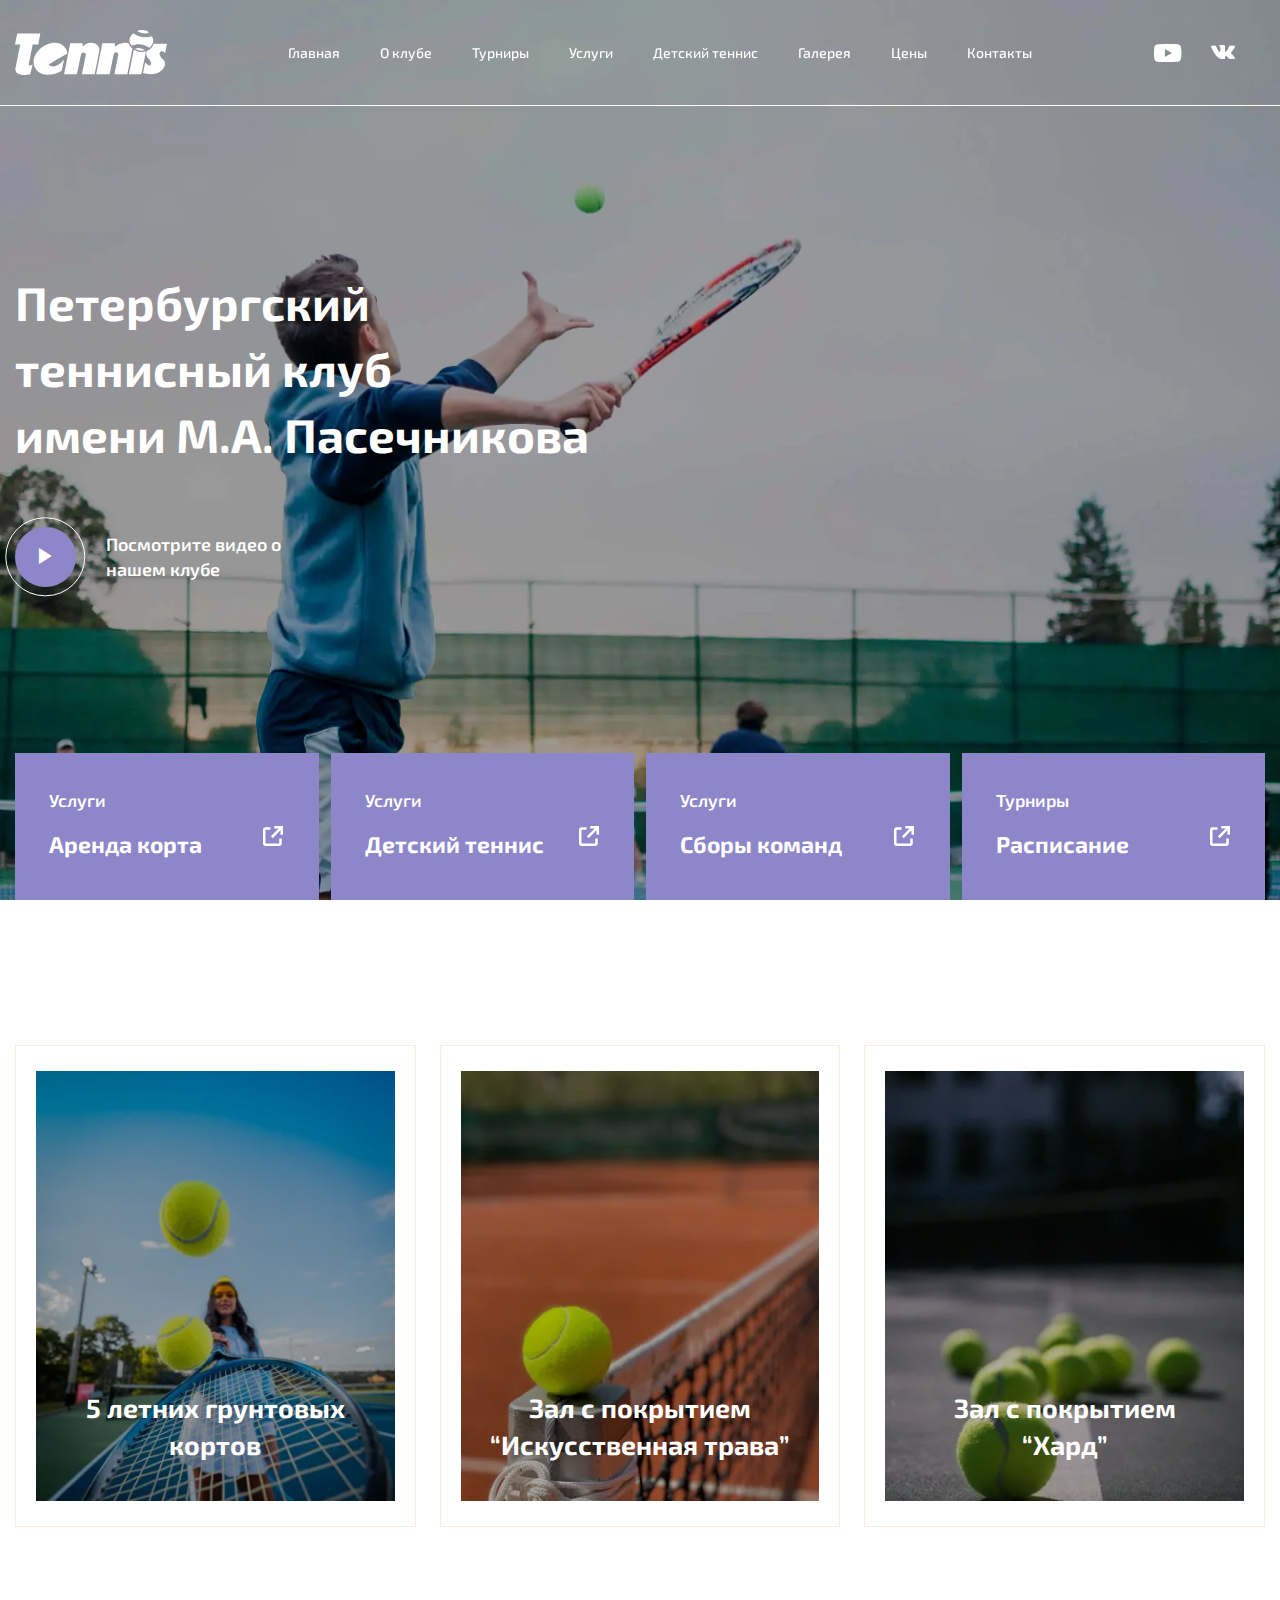
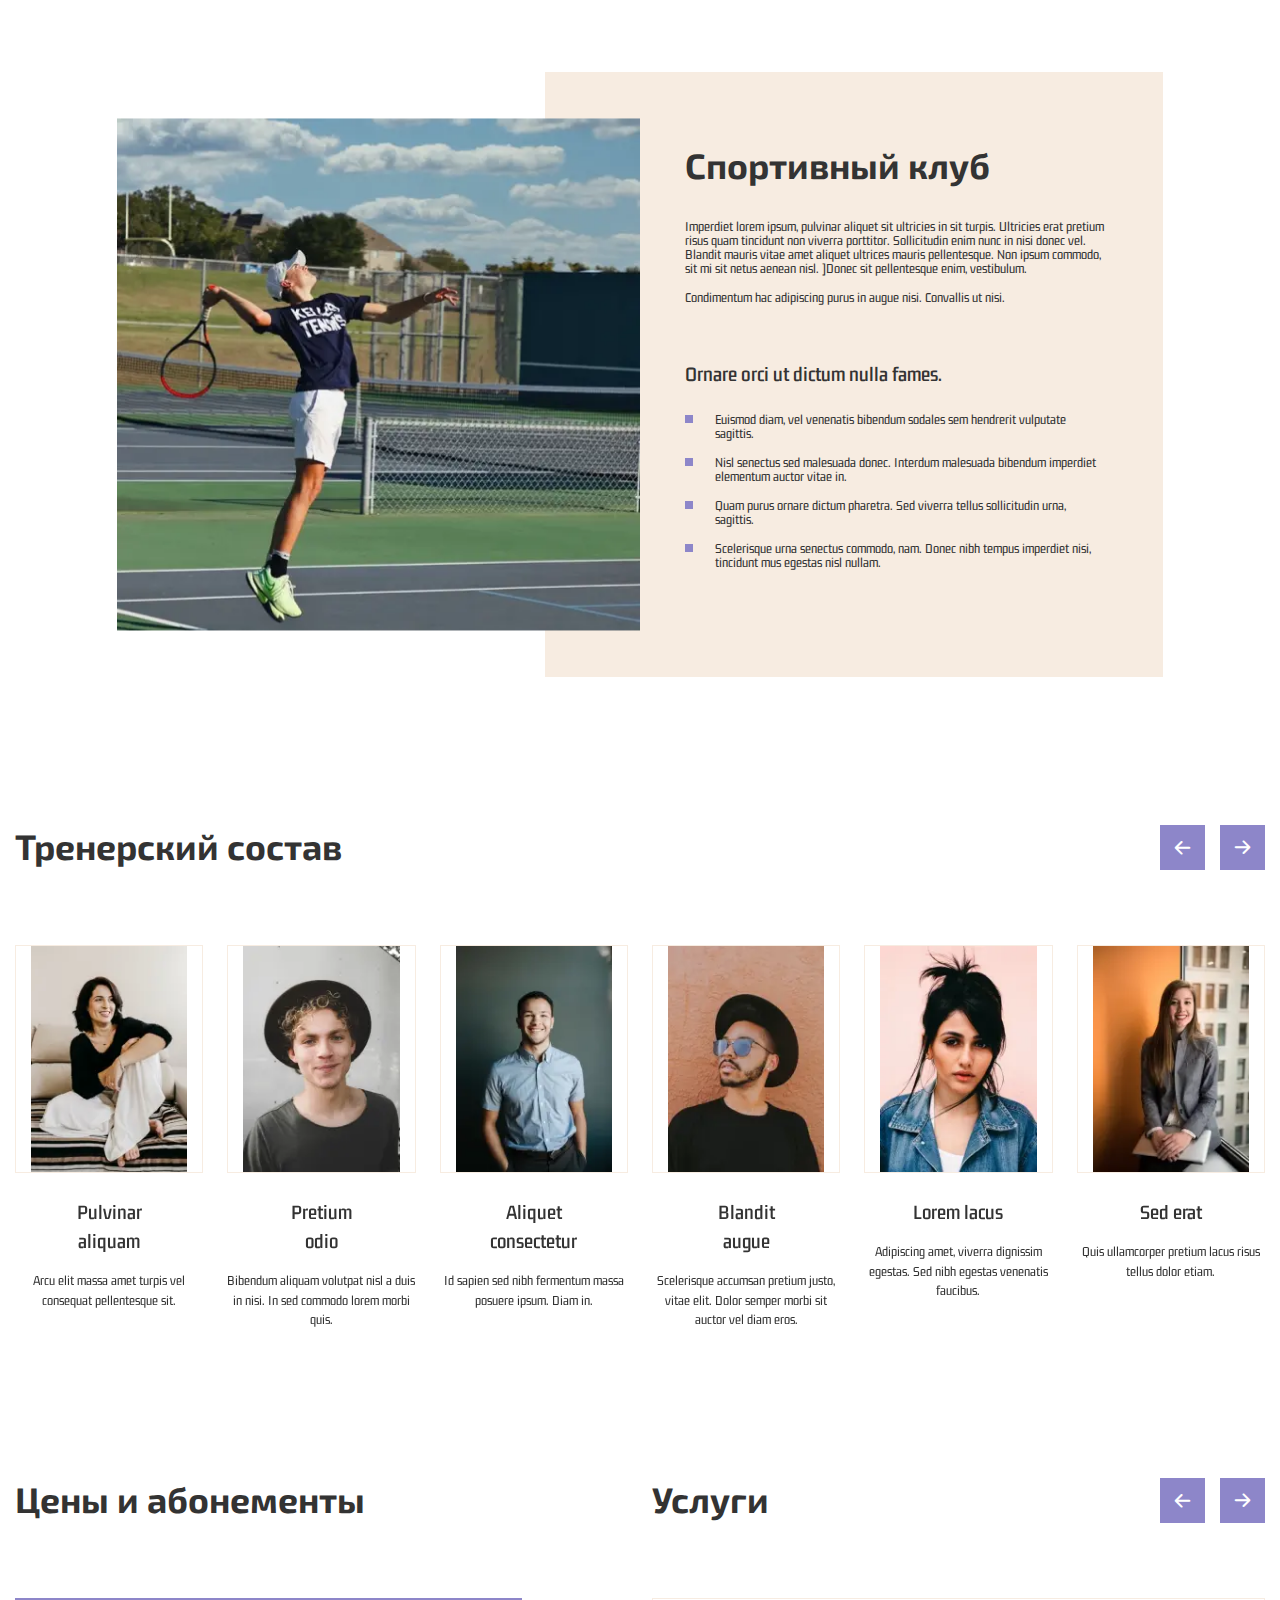
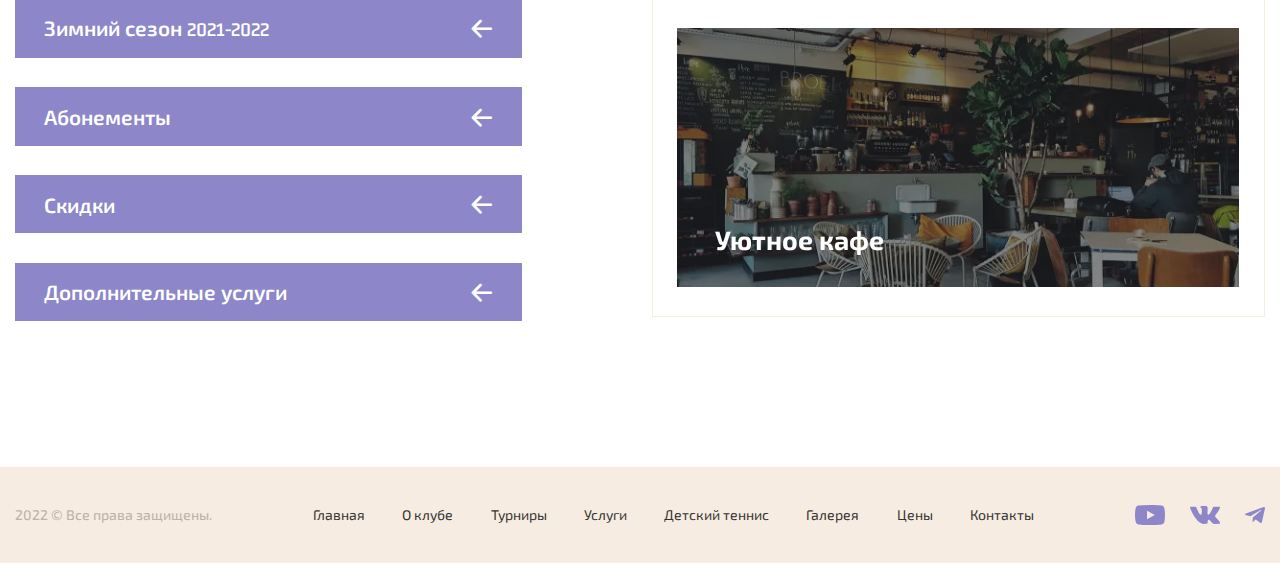
==== commit e74b8199: "Update index.html" ====
--- a/index.html
+++ b/index.html
@@ -12,7 +12,7 @@
     <div class="wrapper">
       <header class="header">
   <div class="header__container">
-    <a href="" class="header__logo"><img src="img/logo.svg" alt="logo"/></a>
+    <a href="" class="header__logo"><img src="img/Logo.svg" alt="logo"/></a>
     <div class="header__menu menu">
      <nav class="menu__body">
        <ul class="menu__list">
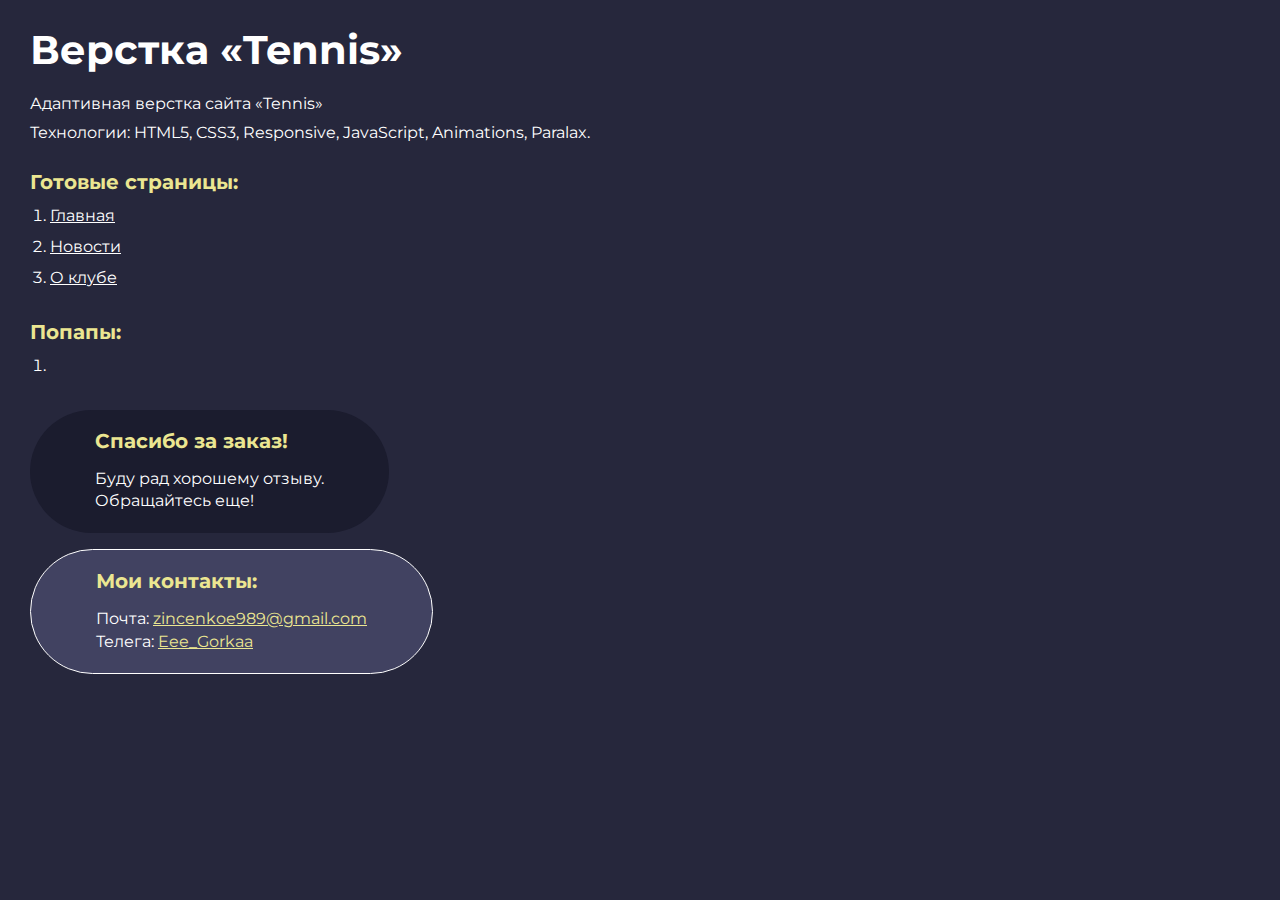
==== commit da12545b: "Add files via upload" ====
--- a/index.html
+++ b/index.html
@@ -1,369 +1,200 @@
-<!DOCTYPE html>
-<html lang="en">
-  <head>
-  <meta charset="UTF-8" />
-  <meta http-equiv="X-UA-Compatible" content="IE=edge" />
-  <meta name="viewport" content="width=device-width, initial-scale=1.0" />
-  <link rel="stylesheet" href="css/style.min.css?_v=20230307222509" />
-  <title>Tennis</title>
+<!doctype html>
+<html>
+
+<head>
+	<meta charset="UTF-8" />
+	<meta name="viewport" content="width=device-width, initial-scale=1.0" />
+	<title>Верстка «Tennis»</title>
 </head>
 
-  <body>
-    <div class="wrapper">
-      <header class="header">
-  <div class="header__container">
-    <a href="" class="header__logo"><img src="img/Logo.svg" alt="logo"/></a>
-    <div class="header__menu menu">
-     <nav class="menu__body">
-       <ul class="menu__list">
-         <li class="menu__item"><a href="" class="menu__link">Главная</a></li>
-         <li class="menu__item"><a href="" class="menu__link">О клубе</a></li>
-         <li class="menu__item"><a href="" class="menu__link">Турниры</a></li>
-         <li class="menu__item"><a href="" class="menu__link">Услуги</a></li>
-         <li class="menu__item"><a href="" class="menu__link">Детский теннис</a></li>
-         <li class="menu__item"><a href="" class="menu__link">Галерея</a></li>
-         <li class="menu__item"><a href="" class="menu__link">Цены</a></li>
-         <li class="menu__item"><a href="" class="menu__link">Контакты</a></li>
-       </ul>
-     </nav>
-    </div>
-    <div class="header__action">
-      <ul class="header__list">
-        <li class="header__item"><a href="" class="header__link _icon-youtube"></a></li>
-        <li class="header__item"><a href="" class="header__link _icon-vk"></a></li>
-        <li class="header__item">
-          <div class="icon-menu">
-            <span></span>
-          </div>
-        </li>
-      </ul>
-    </div>
-  </div>
-</header>
-
-      <main class="page">
-        <section class="page__main main">
-          <div class="main__bg bg-main">
-            <div class="bg-main__background ibg">
-              <picture><source srcset="img/main/bg.webp" type="image/webp"><img src="img/main/bg.jpg" alt="bg"></picture>
-            </div>
-            <div class="bg-main__items">
-              <div class="bg-main__man ">
-                <picture><source srcset="img/main/man.webp" type="image/webp"><img src="img/main/man.png" alt="man"></picture>
-              </div>
-              <div class="bg-main__ball">
-                <picture><source srcset="img/main/ball.webp" type="image/webp"><img src="img/main/ball.png" alt="ball"></picture>
-              </div>
-            </div>
-          </div>
-          <div class="main__container">
-            <div class="main__body">
-              <h1 class="main__title title">Петербургский теннисный клуб <br> имени М.А. Пасечникова</h1>
-              <div class="main__button button-main">
-                <div class="button-main__icon _icon-play"></div>
-                <div class="button-main__text">Посмотрите видео о нашем клубе</div>
-              </div>
-            </div>
-            <div class="main__bottom">
-              <div class="main__cards">
-                <a href="" class="main__card card-main">
-                  <div class="card-main__content">
-                    <div class="card-main__services">Услуги</div>
-                    <div class="card-main__value">Аренда корта</div>
-                  </div>
-                  <div class="card-main__icon">
-                    <img src="img/main/link.svg" alt="link">
-                  </div>
-                </a>
-                <a href="" class="main__card card-main">
-                  <div class="card-main__content">
-                    <div class="card-main__services">Услуги</div>
-                    <div class="card-main__value">Детский теннис</div>
-                  </div>
-                  <div class="card-main__icon">
-                    <img src="img/main/link.svg" alt="link">
-                  </div>
-                </a>
-                <a href="" class="main__card card-main">
-                  <div class="card-main__content">
-                    <div class="card-main__services">Услуги</div>
-                    <div class="card-main__value">Сборы команд</div>
-                  </div>
-                  <div class="card-main__icon">
-                    <img src="img/main/link.svg" alt="link">
-                  </div>
-                </a>
-                <a href="" class="main__card card-main">
-                  <div class="card-main__content">
-                    <div class="card-main__services">Турниры</div>
-                    <div class="card-main__value">Расписание</div>
-                  </div>
-                  <div class="card-main__icon">
-                    <img src="img/main/link.svg" alt="link">
-                  </div>
-                </a>
-              </div>
-            </div>
-          </div>
-        </section>
-        <section class="page__advantages advantages">
-          <div class="advantages__container">
-            <div class="advantages__items">
-              <div class="advantages__item item-advantages">
-                <div class="item-advantages__image ibg">
-                  <picture><source srcset="img/advantages/01.webp" type="image/webp"><img src="img/advantages/01.jpg" alt="image"></picture>
-                </div>
-                <h3 class="item-advantages__title">5 летних грунтовых кортов</h3>
-              </div>
-              <div class="advantages__item item-advantages">
-                <div class="item-advantages__image ibg">
-                  <picture><source srcset="img/advantages/02.webp" type="image/webp"><img src="img/advantages/02.jpg" alt="image"></picture>
-                </div>
-                <h3 class="item-advantages__title">Зал с покрытием “Искусственная трава”</h3>
-              </div>
-              <div class="advantages__item item-advantages">
-                <div class="item-advantages__image ibg">
-                  <picture><source srcset="img/advantages/03.webp" type="image/webp"><img src="img/advantages/03.jpg" alt="image"></picture>
-                </div>
-                <h3 class="item-advantages__title">Зал с покрытием “Хард”</h3>
-              </div>
-            </div>
-          </div>
-        </section>
-        <section class="page__sport-club sport-club">
-          <div class="sport-club__container">
-            <div class="sport-club__image">
-              <picture><source srcset="img/sport-club/01.webp" type="image/webp"><img src="img/sport-club/01.jpg" alt="image"></picture>
-            </div>
-            <div class="sport-club__content">
-              <h2 class="sport-club__title title_s36">Спортивный клуб</h2>
-              <div class="sport-club__text">
-                <p>
-                  Imperdiet lorem ipsum, pulvinar aliquet sit ultricies in sit turpis. 
-                  Ultricies erat pretium risus quam tincidunt non viverra porttitor. 
-                  Sollicitudin enim nunc in nisi donec vel. Blandit mauris vitae amet 
-                  aliquet ultrices mauris pellentesque. Non ipsum commodo, sit mi sit 
-                  netus aenean nisl. ]Donec sit pellentesque enim, vestibulum. 
-                </p>
-                <p>
-                  Condimentum hac adipiscing purus in augue nisi. Convallis ut nisi.
-                </p>
-              </div>
-              <div class="sport-club__bottom bottom-sport-club">
-                <div class="bottom-sport-club__titel">Ornare orci ut dictum nulla fames. </div>
-                <ul class="bottom-sport-club__list">
-                  <li class="bottom-sport-club__item">Euismod diam, vel venenatis bibendum sodales sem hendrerit vulputate sagittis.</li>
-                  <li class="bottom-sport-club__item"><span>Nisl senectus sed malesuada donec. Interdum malesuada bibendum imperdiet elementum auctor vitae in.</span></li>
-                  <li class="bottom-sport-club__item">Quam purus ornare dictum pharetra. Sed viverra tellus sollicitudin urna, sagittis. </li>
-                  <li class="bottom-sport-club__item">Scelerisque urna senectus commodo, nam. Donec nibh tempus imperdiet nisi, tincidunt mus egestas nisl nullam.</li>
-                </ul>
-              </div>
-            </div>
-          </div>
-        </section>
-        <section class="page__coachess coaches">
-          <div class="coaches__container">
-            <div class="coaches__top">
-              <h2 class="coaches__title title_s36">Тренерский состав</h2>
-              <div class="coaches__button-block">
-                <button class="coaches__button-prev _icon-arrow"></button>
-                <button class="coaches__button-next _icon-arrow"></button>
-              </div>
-            </div>
-            <div class="coaches__body">
-              <div class="coaches__slider swiper">
-                <div class="coaches__wrapper swiper-wrapper">
-                  <div class="coaches__slide slide-coaches swiper-slide">
-                    <div class="slide-coaches__image-block">
-                      <div class="slide-coaches__image ibg">
-                        <picture><source srcset="img/coaches/01.webp" type="image/webp"><img src="img/coaches/01.jpg" alt="image"></picture>
-                      </div>
-                    </div>
-                    <div class="slide-coaches__title">Pulvinar aliquam</div>
-                    <div class="slide-coaches__description">Arcu elit massa amet turpis vel consequat pellentesque sit.</div>
-                  </div>
-                  <div class="coaches__slide slide-coaches swiper-slide">
-                    <div class="slide-coaches__image-block">
-                      <div class="slide-coaches__image ibg">
-                        <picture><source srcset="img/coaches/02.webp" type="image/webp"><img src="img/coaches/02.jpg" alt="image"></picture>
-                      </div>
-                    </div>
-                    <div class="slide-coaches__title">Pretium odio</div>
-                    <div class="slide-coaches__description">Bibendum aliquam volutpat nisl a duis in nisi. In sed commodo lorem morbi quis.</div>
-                  </div>
-                  <div class="coaches__slide slide-coaches swiper-slide">
-                    <div class="slide-coaches__image-block">
-                      <div class="slide-coaches__image ibg">
-                        <picture><source srcset="img/coaches/03.webp" type="image/webp"><img src="img/coaches/03.jpg" alt="image"></picture>
-                      </div>
-                    </div>
-                    <div class="slide-coaches__title">Aliquet consectetur</div>
-                    <div class="slide-coaches__description">Id sapien sed nibh fermentum massa posuere ipsum. Diam in.</div>
-                  </div>
-                  <div class="coaches__slide slide-coaches swiper-slide">
-                    <div class="slide-coaches__image-block">
-                      <div class="slide-coaches__image ibg">
-                        <picture><source srcset="img/coaches/04.webp" type="image/webp"><img src="img/coaches/04.jpg" alt="image"></picture>
-                      </div>
-                    </div>
-                    <div class="slide-coaches__title">Blandit augue</div>
-                    <div class="slide-coaches__description">Scelerisque accumsan pretium justo, vitae elit. Dolor semper morbi sit auctor vel diam eros.</div>
-                  </div>
-                  <div class="coaches__slide slide-coaches swiper-slide">
-                    <div class="slide-coaches__image-block">
-                      <div class="slide-coaches__image ibg">
-                        <picture><source srcset="img/coaches/05.webp" type="image/webp"><img src="img/coaches/05.jpg" alt="image"></picture>
-                      </div>
-                    </div>
-                    <div class="slide-coaches__title">Lorem lacus</div>
-                    <div class="slide-coaches__description">Adipiscing amet, viverra dignissim egestas. Sed nibh egestas venenatis faucibus.</div>
-                  </div>
-                  <div class="coaches__slide slide-coaches swiper-slide">
-                    <div class="slide-coaches__image-block">
-                      <div class="slide-coaches__image ibg">
-                        <picture><source srcset="img/coaches/06.webp" type="image/webp"><img src="img/coaches/06.jpg" alt="image"></picture>
-                      </div>
-                    </div>
-                    <div class="slide-coaches__title">Sed erat</div>
-                    <div class="slide-coaches__description">Quis ullamcorper pretium lacus risus tellus dolor etiam.</div>
-                  </div>
-                  <div class="coaches__slide slide-coaches swiper-slide">
-                    <div class="slide-coaches__image-block">
-                      <div class="slide-coaches__image ibg">
-                        <picture><source srcset="img/coaches/01.webp" type="image/webp"><img src="img/coaches/01.jpg" alt="image"></picture>
-                      </div>
-                    </div>
-                    <div class="slide-coaches__title">Pulvinar aliquam</div>
-                    <div class="slide-coaches__description">Arcu elit massa amet turpis vel consequat pellentesque sit.</div>
-                  </div>
-                  <div class="coaches__slide slide-coaches swiper-slide">
-                    <div class="slide-coaches__image-block">
-                      <div class="slide-coaches__image ibg">
-                        <picture><source srcset="img/coaches/02.webp" type="image/webp"><img src="img/coaches/02.jpg" alt="image"></picture>
-                      </div>
-                    </div>
-                    <div class="slide-coaches__title">Pretium odio</div>
-                    <div class="slide-coaches__description">Bibendum aliquam volutpat nisl a duis in nisi. In sed commodo lorem morbi quis.</div>
-                  </div>
-                  <div class="coaches__slide slide-coaches swiper-slide">
-                    <div class="slide-coaches__image-block">
-                      <div class="slide-coaches__image ibg">
-                        <picture><source srcset="img/coaches/03.webp" type="image/webp"><img src="img/coaches/03.jpg" alt="image"></picture>
-                      </div>
-                    </div>
-                    <div class="slide-coaches__title">Aliquet consectetur</div>
-                    <div class="slide-coaches__description">Id sapien sed nibh fermentum massa posuere ipsum. Diam in.</div>
-                  </div>
-                  <div class="coaches__slide slide-coaches swiper-slide">
-                    <div class="slide-coaches__image-block">
-                      <div class="slide-coaches__image ibg">
-                        <picture><source srcset="img/coaches/04.webp" type="image/webp"><img src="img/coaches/04.jpg" alt="image"></picture>
-                      </div>
-                    </div>
-                    <div class="slide-coaches__title">Blandit augue</div>
-                    <div class="slide-coaches__description">Scelerisque accumsan pretium justo, vitae elit. Dolor semper morbi sit auctor vel diam eros.</div>
-                  </div>
-                  <div class="coaches__slide slide-coaches swiper-slide">
-                    <div class="slide-coaches__image-block">
-                      <div class="slide-coaches__image ibg">
-                        <picture><source srcset="img/coaches/05.webp" type="image/webp"><img src="img/coaches/05.jpg" alt="image"></picture>
-                      </div>
-                    </div>
-                    <div class="slide-coaches__title">Lorem lacus</div>
-                    <div class="slide-coaches__description">Adipiscing amet, viverra dignissim egestas. Sed nibh egestas venenatis faucibus.</div>
-                  </div>
-                  <div class="coaches__slide slide-coaches swiper-slide">
-                    <div class="slide-coaches__image-block">
-                      <div class="slide-coaches__image ibg">
-                        <picture><source srcset="img/coaches/06.webp" type="image/webp"><img src="img/coaches/06.jpg" alt="image"></picture>
-                      </div>
-                    </div>
-                    <div class="slide-coaches__title">Sed erat</div>
-                    <div class="slide-coaches__description">Quis ullamcorper pretium lacus risus tellus dolor etiam.</div>
-                  </div>
-                </div>
-              </div>
-            </div>
-          </div>
-        </section>
-        <section class="page__bottom bottom">
-          <div class="bottom__container">
-            <div class="bottom__prices-and-subscriptions prices-and-subscriptions">
-              <h2 class="prices-and-subscriptions__title title_s36">Цены и абонементы</h2>
-              <div class="prices-and-subscriptions__body">
-                <ul class="prices-and-subscriptions__list">
-                  <li class="prices-and-subscriptions__item"><a href="" class="prices-and-subscriptions__link"><div class="prices-and-subscriptions__value">Зимний сезон <span>2021-2022</spa></div><span class="_icon-arrow"></span></a></li>
-                  <li class="prices-and-subscriptions__item"><a href="" class="prices-and-subscriptions__link"><div class="prices-and-subscriptions__value">Абонементы</div><span class="_icon-arrow"></span></a></li>
-                  <li class="prices-and-subscriptions__item"><a href="" class="prices-and-subscriptions__link"><div class="prices-and-subscriptions__value">Скидки</div><span class="_icon-arrow"></span></a></li>
-                  <li class="prices-and-subscriptions__item"><a href="" class="prices-and-subscriptions__link"><div class="prices-and-subscriptions__value">Дополнительные услуги</div><span class="_icon-arrow"></span></a></li>
-                </ul>
-              </div>
-            </div>
-            <div class="bottom__services services">
-              <div class="services__top">
-                <h2 class="services__title title_s36">Услуги</h2>
-                <div class="services__button-block">
-                  <button class="services__button-prev _icon-arrow"></button>
-                  <button class="services__button-next _icon-arrow"></button>
-                </div>
-              </div>
-              <div class="services__body">
-                <div class="services__slider swiper">
-                  <div class="services__wrapper swiper-wrapper">
-                    <div class="services__slide slide-services swiper-slide">
-                      <div class="slide-services__image ibg">
-                        <picture><source srcset="img/services/slider1.webp" type="image/webp"><img src="img/services/slider1.jpg" alt="slide image"></picture>
-                      </div>
-                      <h3 class="slide-services__title">Уютное кафе</h3>
-                    </div>
-                    <div class="services__slide slide-services swiper-slide">
-                      <div class="slide-services__image ibg">
-                        <picture><source srcset="img/services/slider1.webp" type="image/webp"><img src="img/services/slider1.jpg" alt="slide image"></picture>
-                      </div>
-                      <h3 class="slide-services__title">Уютное кафе</h3>
-                    </div>
-                    <div class="services__slide slide-services swiper-slide">
-                      <div class="slide-services__image ibg">
-                        <picture><source srcset="img/services/slider1.webp" type="image/webp"><img src="img/services/slider1.jpg" alt="slide image"></picture>
-                      </div>
-                      <h3 class="slide-services__title">Уютное кафе</h3>
-                    </div>
-                  </div>
-                </div>
-              </div>
-            </div>
-          </div>
-        </section>
-      </main>
-      <footer class="footer">
-  <div class="footer__container">
-    <div class="footer__copy">2022 © Все права защищены.</div>
-    <div class="footer__menu menu-footer">
-     <nav class="menu-footer__body">
-       <ul class="menu-footer__list">
-         <li class="menu-footer__item"><a href="" class="menu-footer__link">Главная</a></li>
-         <li class="menu-footer__item"><a href="" class="menu-footer__link">О клубе</a></li>
-         <li class="menu-footer__item"><a href="" class="menu-footer__link">Турниры</a></li>
-         <li class="menu-footer__item"><a href="" class="menu-footer__link">Услуги</a></li>
-         <li class="menu-footer__item"><a href="" class="menu-footer__link">Детский теннис</a></li>
-         <li class="menu-footer__item"><a href="" class="menu-footer__link">Галерея</a></li>
-         <li class="menu-footer__item"><a href="" class="menu-footer__link">Цены</a></li>
-         <li class="menu-footer__item"><a href="" class="menu-footer__link">Контакты</a></li>
-       </ul>
-     </nav>
-    </div>
-     <div class="footer__action">
-      <ul class="footer__list">
-        <li class="footer__item"><a href="" class="footer__link"><img src="img/footer/youtube.svg" alt="youtube"></a></li>
-        <li class="footer__item"><a href="" class="footer__link"><img src="img/footer/vk.svg" alt="vk"></a></li>
-        <li class="footer__item"><a href="" class="footer__link"><img src="img/footer/tg.svg" alt="tg"></a></li>
-      </ul>
-    </div>
-  </div>
-</footer>
-
-    </div>
-    
-    <script src="js/app.min.js?_v=20230307222509"></script>
-  </body>
-</html>
+<body>
+	<div class="rootpage">
+		<h1>Верстка «Tennis»</h1>
+		<div class="rootpage__info">
+			Адаптивная верстка сайта «Tennis» <br />
+			Технологии: HTML5, CSS3, Responsive, JavaScript, Animations, Paralax.
+		</div>
+		<h2>Готовые страницы:</h2>
+		<ol class="rootpage__list">
+			<li><a target="_blank" href="home.html">Главная</a></li>
+			<li><a target="_blank" href="news.html">Новости</a></li>
+			<li><a target="_blank" href="about-us.html">О клубе</a></li>
+		</ol>
+		<h2>Попапы:</h2>
+		<ol class="rootpage__list">
+			<li><a target="_blank" href="home.html#"></a></li>
+		</ol>
+		<div class="rootpage__tnx">
+			<h2>Спасибо за заказ!</h2>
+			<p>Буду рад хорошему отзыву.</p>
+			<p>Обращайтесь еще!</p>
+		</div>
+		<div class="rootpage__contacts">
+			<h2>Мои контакты:</h2>
+			<p>
+				Почта:
+				<a href="mailto:zincenkoe989@gmail.com">zincenkoe989@gmail.com</a>
+			</p>
+			<p>
+				Телега:
+				<a href="https://t.me/Eee_Gorkaa" target="_blank">Eee_Gorkaa</a>
+			</p>
+		</div>
+	</div>
+</body>
+<style>
+	@charset "UTF-8";
+	@import url("https://fonts.googleapis.com/css?family=Montserrat:regular,700&display=swap");
+
+	*,
+	*::before,
+	*::after {
+		padding: 0px;
+		margin: 0px;
+		border: 0px;
+		box-sizing: border-box;
+	}
+
+	html,
+	body {
+		height: 100%;
+		margin: 0;
+		padding: 0;
+		min-width: 320px;
+		width: 100%;
+		color: #fff;
+		/* background-color: #5e5373; 0*/
+		/* background-color: #0e0840; 1*/
+		/* background-color: #8e81ff; 2*/
+		/* background-color: #9bb1fe; */
+		background-color: #26273c;
+	}
+
+	body {
+		font-family: Montserrat;
+		font-size: 100%;
+		line-height: 1;
+		font-size: 1rem;
+	}
+
+	a {
+		text-decoration: underline;
+		color: #fff;
+		/* color: #d7e0ff; */
+	}
+
+	a:visited {
+		text-decoration: underline;
+		color: #414261;
+		/* color: #fffbb5; */
+		/* color: #6586ff; */
+	}
+
+	a:hover {
+		text-decoration: none;
+	}
+
+	ul li {
+		list-style: none;
+	}
+
+	img {
+		vertical-align: top;
+	}
+
+	.wrapper {
+		width: 100%;
+		min-height: 100%;
+		overflow: hidden;
+	}
+
+	.rootpage {
+		padding: 30px;
+		display: flex;
+		flex-direction: column;
+		align-items: flex-start;
+	}
+
+	@media (max-width: 767px) {
+		.rootpage {
+			padding: 30px 15px;
+		}
+	}
+
+	h1 {
+		/* color: #ebe691; */
+		/* color: #d7e0ff; */
+		color: #fff;
+		font-size: 2.5rem;
+		margin: 0px 0px 1.25rem 0px;
+	}
+
+	@media (max-width: 767px) {
+		h1 {
+			font-size: 1.85rem;
+			margin: 0px 0px 1.25rem 0px;
+		}
+	}
+
+	h2 {
+		color: #ebe691;
+		font-size: 1.25rem;
+		margin: 0px 0px 1rem 0px;
+	}
+
+	@media (max-width: 767px) {
+		h2 {
+			font-size: 1.125rem;
+			margin: 0px 0px 1rem 0px;
+		}
+	}
+
+	.rootpage__info {
+		line-height: 1.8;
+		margin: 0px 0px 1.5rem 0px;
+	}
+
+	.rootpage__list {
+		margin: 0px 0px 2.25rem 1.25rem;
+	}
+
+	.rootpage__list li:not(:last-child) {
+		margin: 0px 0px 15px 0px;
+	}
+
+	.rootpage__contacts,
+	.rootpage__tnx {
+		border-radius: 200px;
+		padding: 20px 65px;
+		line-height: 140%;
+	}
+
+	@media (max-width: 767px) {
+
+		.rootpage__contacts,
+		.rootpage__tnx {
+			border-radius: 40px;
+			padding: 20px;
+		}
+	}
+
+	.rootpage__contacts {
+		/* background: #32b5a4; */
+		/* background: #a1b6ff; */
+		background: #414261;
+		border: 1px solid #fff;
+	}
+
+	.rootpage__contacts a {
+		color: #ebe691;
+	}
+
+	.rootpage__tnx {
+		/* background: #c22d63; */
+		background: #1b1c2e;
+		/* background: linear-gradient(100.1deg, #5171e2 25.58%, #485eac 73.24%); */
+		margin: 0px 0px 1rem 0px;
+	}
+</style>
+
+</html>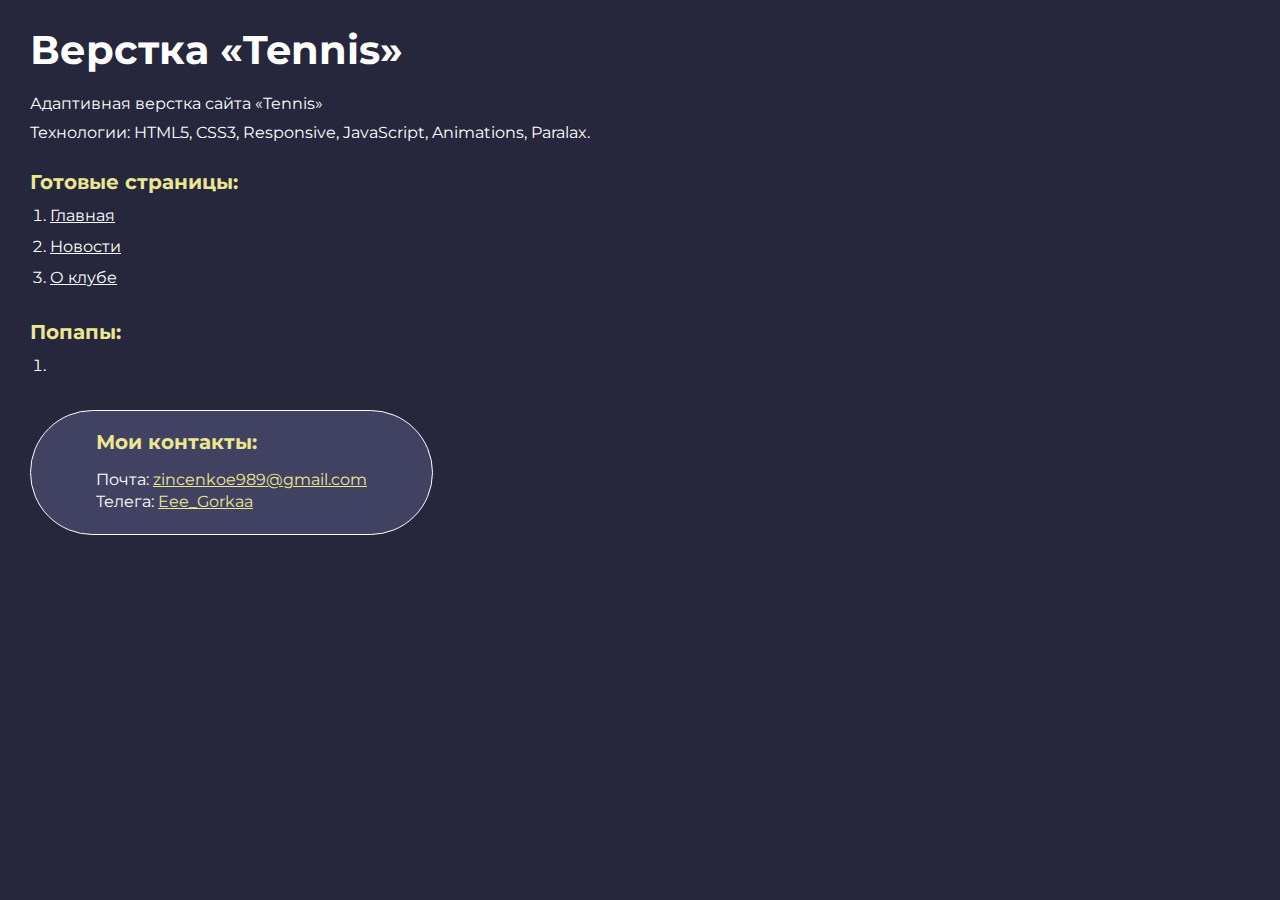
==== commit cb7c0184: "Add files via upload" ====
--- a/index.html
+++ b/index.html
@@ -24,11 +24,11 @@
 		<ol class="rootpage__list">
 			<li><a target="_blank" href="home.html#"></a></li>
 		</ol>
-		<div class="rootpage__tnx">
-			<h2>Спасибо за заказ!</h2>
-			<p>Буду рад хорошему отзыву.</p>
-			<p>Обращайтесь еще!</p>
-		</div>
+		<!-- <div class="rootpage__tnx">
+        <h2>Спасибо за заказ!</h2>
+        <p>Буду рад хорошему отзыву.</p>
+        <p>Обращайтесь еще!</p>
+      </div> -->
 		<div class="rootpage__contacts">
 			<h2>Мои контакты:</h2>
 			<p>
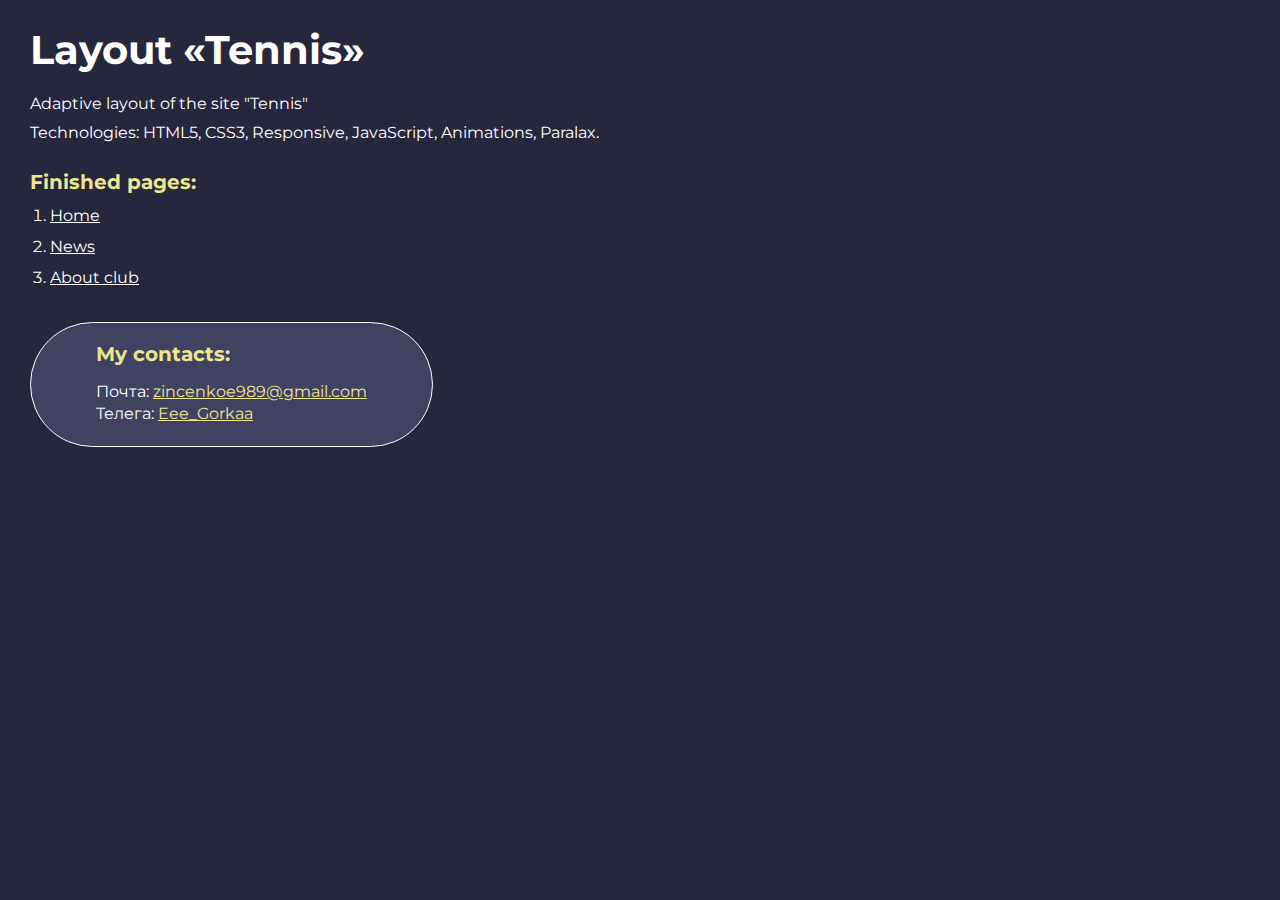
==== commit c5ae496c: "Create index.html" ====
--- a/index.html
+++ b/index.html
@@ -1,200 +1,172 @@
-<!doctype html>
-<html>
-
-<head>
-	<meta charset="UTF-8" />
-	<meta name="viewport" content="width=device-width, initial-scale=1.0" />
-	<title>Верстка «Tennis»</title>
-</head>
-
-<body>
-	<div class="rootpage">
-		<h1>Верстка «Tennis»</h1>
-		<div class="rootpage__info">
-			Адаптивная верстка сайта «Tennis» <br />
-			Технологии: HTML5, CSS3, Responsive, JavaScript, Animations, Paralax.
-		</div>
-		<h2>Готовые страницы:</h2>
-		<ol class="rootpage__list">
-			<li><a target="_blank" href="home.html">Главная</a></li>
-			<li><a target="_blank" href="news.html">Новости</a></li>
-			<li><a target="_blank" href="about-us.html">О клубе</a></li>
-		</ol>
-		<h2>Попапы:</h2>
-		<ol class="rootpage__list">
-			<li><a target="_blank" href="home.html#"></a></li>
-		</ol>
-		<!-- <div class="rootpage__tnx">
-        <h2>Спасибо за заказ!</h2>
-        <p>Буду рад хорошему отзыву.</p>
-        <p>Обращайтесь еще!</p>
-      </div> -->
-		<div class="rootpage__contacts">
-			<h2>Мои контакты:</h2>
-			<p>
-				Почта:
-				<a href="mailto:zincenkoe989@gmail.com">zincenkoe989@gmail.com</a>
-			</p>
-			<p>
-				Телега:
-				<a href="https://t.me/Eee_Gorkaa" target="_blank">Eee_Gorkaa</a>
-			</p>
-		</div>
-	</div>
-</body>
-<style>
-	@charset "UTF-8";
-	@import url("https://fonts.googleapis.com/css?family=Montserrat:regular,700&display=swap");
-
-	*,
-	*::before,
-	*::after {
-		padding: 0px;
-		margin: 0px;
-		border: 0px;
-		box-sizing: border-box;
-	}
-
-	html,
-	body {
-		height: 100%;
-		margin: 0;
-		padding: 0;
-		min-width: 320px;
-		width: 100%;
-		color: #fff;
-		/* background-color: #5e5373; 0*/
-		/* background-color: #0e0840; 1*/
-		/* background-color: #8e81ff; 2*/
-		/* background-color: #9bb1fe; */
-		background-color: #26273c;
-	}
-
-	body {
-		font-family: Montserrat;
-		font-size: 100%;
-		line-height: 1;
-		font-size: 1rem;
-	}
-
-	a {
-		text-decoration: underline;
-		color: #fff;
-		/* color: #d7e0ff; */
-	}
-
-	a:visited {
-		text-decoration: underline;
-		color: #414261;
-		/* color: #fffbb5; */
-		/* color: #6586ff; */
-	}
-
-	a:hover {
-		text-decoration: none;
-	}
-
-	ul li {
-		list-style: none;
-	}
-
-	img {
-		vertical-align: top;
-	}
-
-	.wrapper {
-		width: 100%;
-		min-height: 100%;
-		overflow: hidden;
-	}
-
-	.rootpage {
-		padding: 30px;
-		display: flex;
-		flex-direction: column;
-		align-items: flex-start;
-	}
-
-	@media (max-width: 767px) {
-		.rootpage {
-			padding: 30px 15px;
-		}
-	}
-
-	h1 {
-		/* color: #ebe691; */
-		/* color: #d7e0ff; */
-		color: #fff;
-		font-size: 2.5rem;
-		margin: 0px 0px 1.25rem 0px;
-	}
-
-	@media (max-width: 767px) {
-		h1 {
-			font-size: 1.85rem;
-			margin: 0px 0px 1.25rem 0px;
-		}
-	}
-
-	h2 {
-		color: #ebe691;
-		font-size: 1.25rem;
-		margin: 0px 0px 1rem 0px;
-	}
-
-	@media (max-width: 767px) {
-		h2 {
-			font-size: 1.125rem;
-			margin: 0px 0px 1rem 0px;
-		}
-	}
-
-	.rootpage__info {
-		line-height: 1.8;
-		margin: 0px 0px 1.5rem 0px;
-	}
-
-	.rootpage__list {
-		margin: 0px 0px 2.25rem 1.25rem;
-	}
-
-	.rootpage__list li:not(:last-child) {
-		margin: 0px 0px 15px 0px;
-	}
-
-	.rootpage__contacts,
-	.rootpage__tnx {
-		border-radius: 200px;
-		padding: 20px 65px;
-		line-height: 140%;
-	}
-
-	@media (max-width: 767px) {
-
-		.rootpage__contacts,
-		.rootpage__tnx {
-			border-radius: 40px;
-			padding: 20px;
-		}
-	}
-
-	.rootpage__contacts {
-		/* background: #32b5a4; */
-		/* background: #a1b6ff; */
-		background: #414261;
-		border: 1px solid #fff;
-	}
-
-	.rootpage__contacts a {
-		color: #ebe691;
-	}
-
-	.rootpage__tnx {
-		/* background: #c22d63; */
-		background: #1b1c2e;
-		/* background: linear-gradient(100.1deg, #5171e2 25.58%, #485eac 73.24%); */
-		margin: 0px 0px 1rem 0px;
-	}
-</style>
-
-</html>+<!doctype html>
+<html>
+
+<head>
+	<meta charset="UTF-8" />
+	<meta name="viewport" content="width=device-width, initial-scale=1.0" />
+	<title>Layout «Tennis»</title>
+</head>
+
+<body>
+	<div class="rootpage">
+		<h1>Layout «Tennis»</h1>
+		<div class="rootpage__info">
+			Adaptive layout of the site "Tennis" <br />
+			Technologies: HTML5, CSS3, Responsive, JavaScript, Animations, Paralax.
+		</div>
+		<h2>Finished pages:</h2>
+		<ol class="rootpage__list">
+			<li><a target="_blank" href="home.html">Home</a></li>
+			<li><a target="_blank" href="news.html">News</a></li>
+			<li><a target="_blank" href="about-us.html">About club</a></li>
+		</ol>
+		<!-- <div class="rootpage__tnx">
+        <h2>Спасибо за заказ!</h2>
+        <p>Буду рад хорошему отзыву.</p>
+        <p>Обращайтесь еще!</p>
+      </div> -->
+		<div class="rootpage__contacts">
+			<h2>My contacts:</h2>
+			<p>
+				Почта:
+				<a href="mailto:zincenkoe989@gmail.com">zincenkoe989@gmail.com</a>
+			</p>
+			<p>
+				Телега:
+				<a href="https://t.me/Eee_Gorkaa" target="_blank">Eee_Gorkaa</a>
+			</p>
+		</div>
+	</div>
+</body>
+<style>
+    @charset "UTF-8";
+    @import url("https://fonts.googleapis.com/css?family=Montserrat:regular,700&display=swap");
+    *,
+    *::before,
+    *::after {
+      padding: 0px;
+      margin: 0px;
+      border: 0px;
+      box-sizing: border-box;
+    }
+    html,
+    body {
+      height: 100%;
+      margin: 0;
+      padding: 0;
+      min-width: 320px;
+      width: 100%;
+      color: #fff;
+      /* background-color: #5e5373; 0*/
+      /* background-color: #0e0840; 1*/
+      /* background-color: #8e81ff; 2*/
+      /* background-color: #9bb1fe; */
+      background-color: #26273c;
+    }
+    body {
+      font-family: Montserrat;
+      font-size: 100%;
+      line-height: 1;
+      font-size: 1rem;
+    }
+    a {
+      text-decoration: underline;
+      color: #fff;
+      /* color: #d7e0ff; */
+    }
+    a:visited {
+      text-decoration: underline;
+      color: #414261;
+      /* color: #fffbb5; */
+      /* color: #6586ff; */
+    }
+    a:hover {
+      text-decoration: none;
+    }
+    ul li {
+      list-style: none;
+    }
+    img {
+      vertical-align: top;
+    }
+    .wrapper {
+      width: 100%;
+      min-height: 100%;
+      overflow: hidden;
+    }
+    .rootpage {
+      padding: 30px;
+      display: flex;
+      flex-direction: column;
+      align-items: flex-start;
+    }
+    @media (max-width: 767px) {
+      .rootpage {
+        padding: 30px 15px;
+      }
+    }
+    h1 {
+      /* color: #ebe691; */
+      /* color: #d7e0ff; */
+      color: #fff;
+      font-size: 2.5rem;
+      margin: 0px 0px 1.25rem 0px;
+    }
+    @media (max-width: 767px) {
+      h1 {
+        font-size: 1.85rem;
+        margin: 0px 0px 1.25rem 0px;
+      }
+    }
+    h2 {
+      color: #ebe691;
+      font-size: 1.25rem;
+      margin: 0px 0px 1rem 0px;
+    }
+    @media (max-width: 767px) {
+      h2 {
+        font-size: 1.125rem;
+        margin: 0px 0px 1rem 0px;
+      }
+    }
+    .rootpage__info {
+      line-height: 1.8;
+      margin: 0px 0px 1.5rem 0px;
+    }
+
+    .rootpage__list {
+      margin: 0px 0px 2.25rem 1.25rem;
+    }
+    .rootpage__list li:not(:last-child) {
+      margin: 0px 0px 15px 0px;
+    }
+    .rootpage__contacts,
+    .rootpage__tnx {
+      border-radius: 200px;
+      padding: 20px 65px;
+      line-height: 140%;
+    }
+    @media (max-width: 767px) {
+      .rootpage__contacts,
+      .rootpage__tnx {
+        border-radius: 40px;
+        padding: 20px;
+      }
+    }
+    .rootpage__contacts {
+      /* background: #32b5a4; */
+      /* background: #a1b6ff; */
+      background: #414261;
+      border: 1px solid #fff;
+    }
+    .rootpage__contacts a {
+      color: #ebe691;
+    }
+    .rootpage__tnx {
+      /* background: #c22d63; */
+      background: #1b1c2e;
+      /* background: linear-gradient(100.1deg, #5171e2 25.58%, #485eac 73.24%); */
+      margin: 0px 0px 1rem 0px;
+    }
+  </style>
+</html>
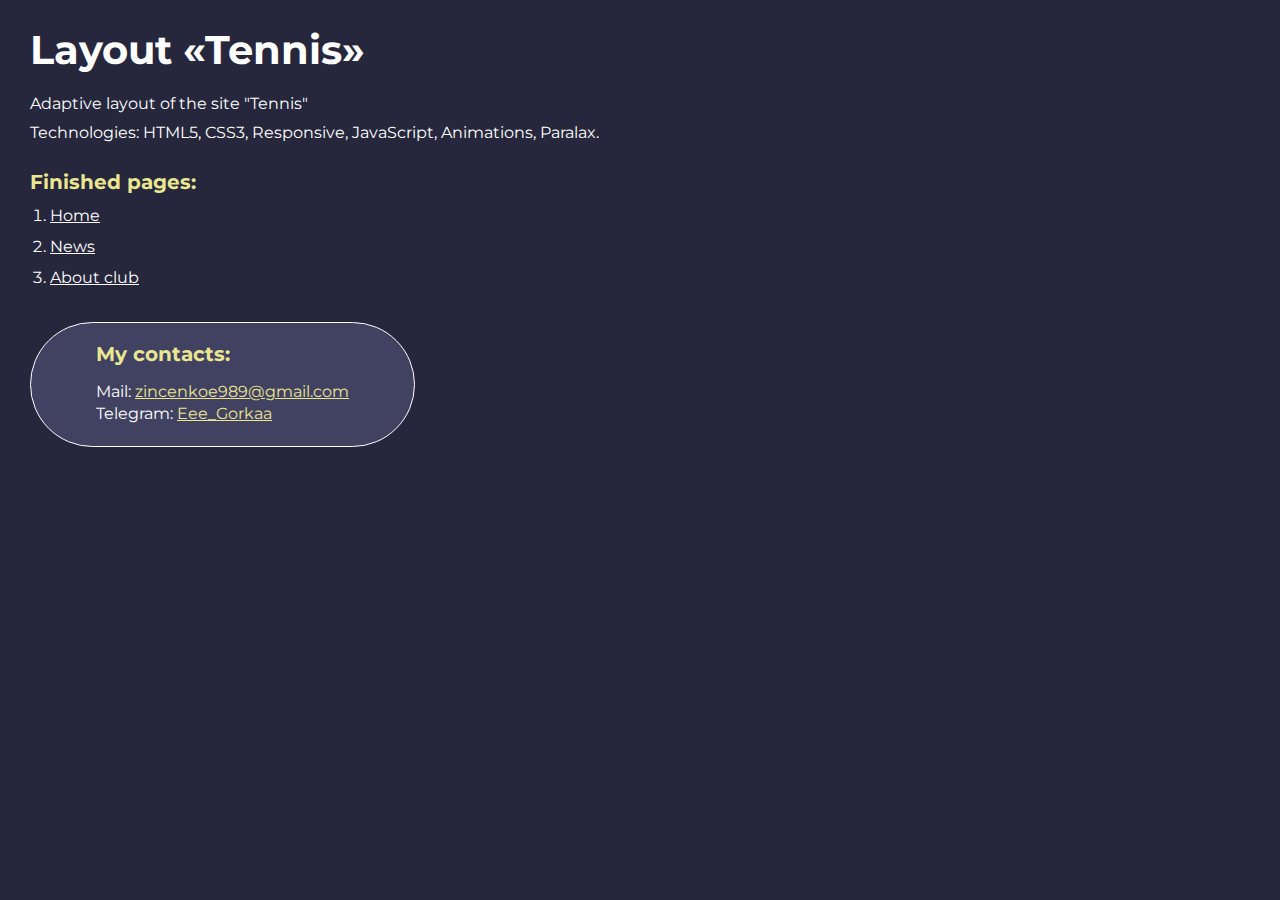
==== commit 52865981: "Update index.html" ====
--- a/index.html
+++ b/index.html
@@ -28,11 +28,11 @@
 		<div class="rootpage__contacts">
 			<h2>My contacts:</h2>
 			<p>
-				Почта:
+				Mail:
 				<a href="mailto:zincenkoe989@gmail.com">zincenkoe989@gmail.com</a>
 			</p>
 			<p>
-				Телега:
+				Telegram:
 				<a href="https://t.me/Eee_Gorkaa" target="_blank">Eee_Gorkaa</a>
 			</p>
 		</div>
